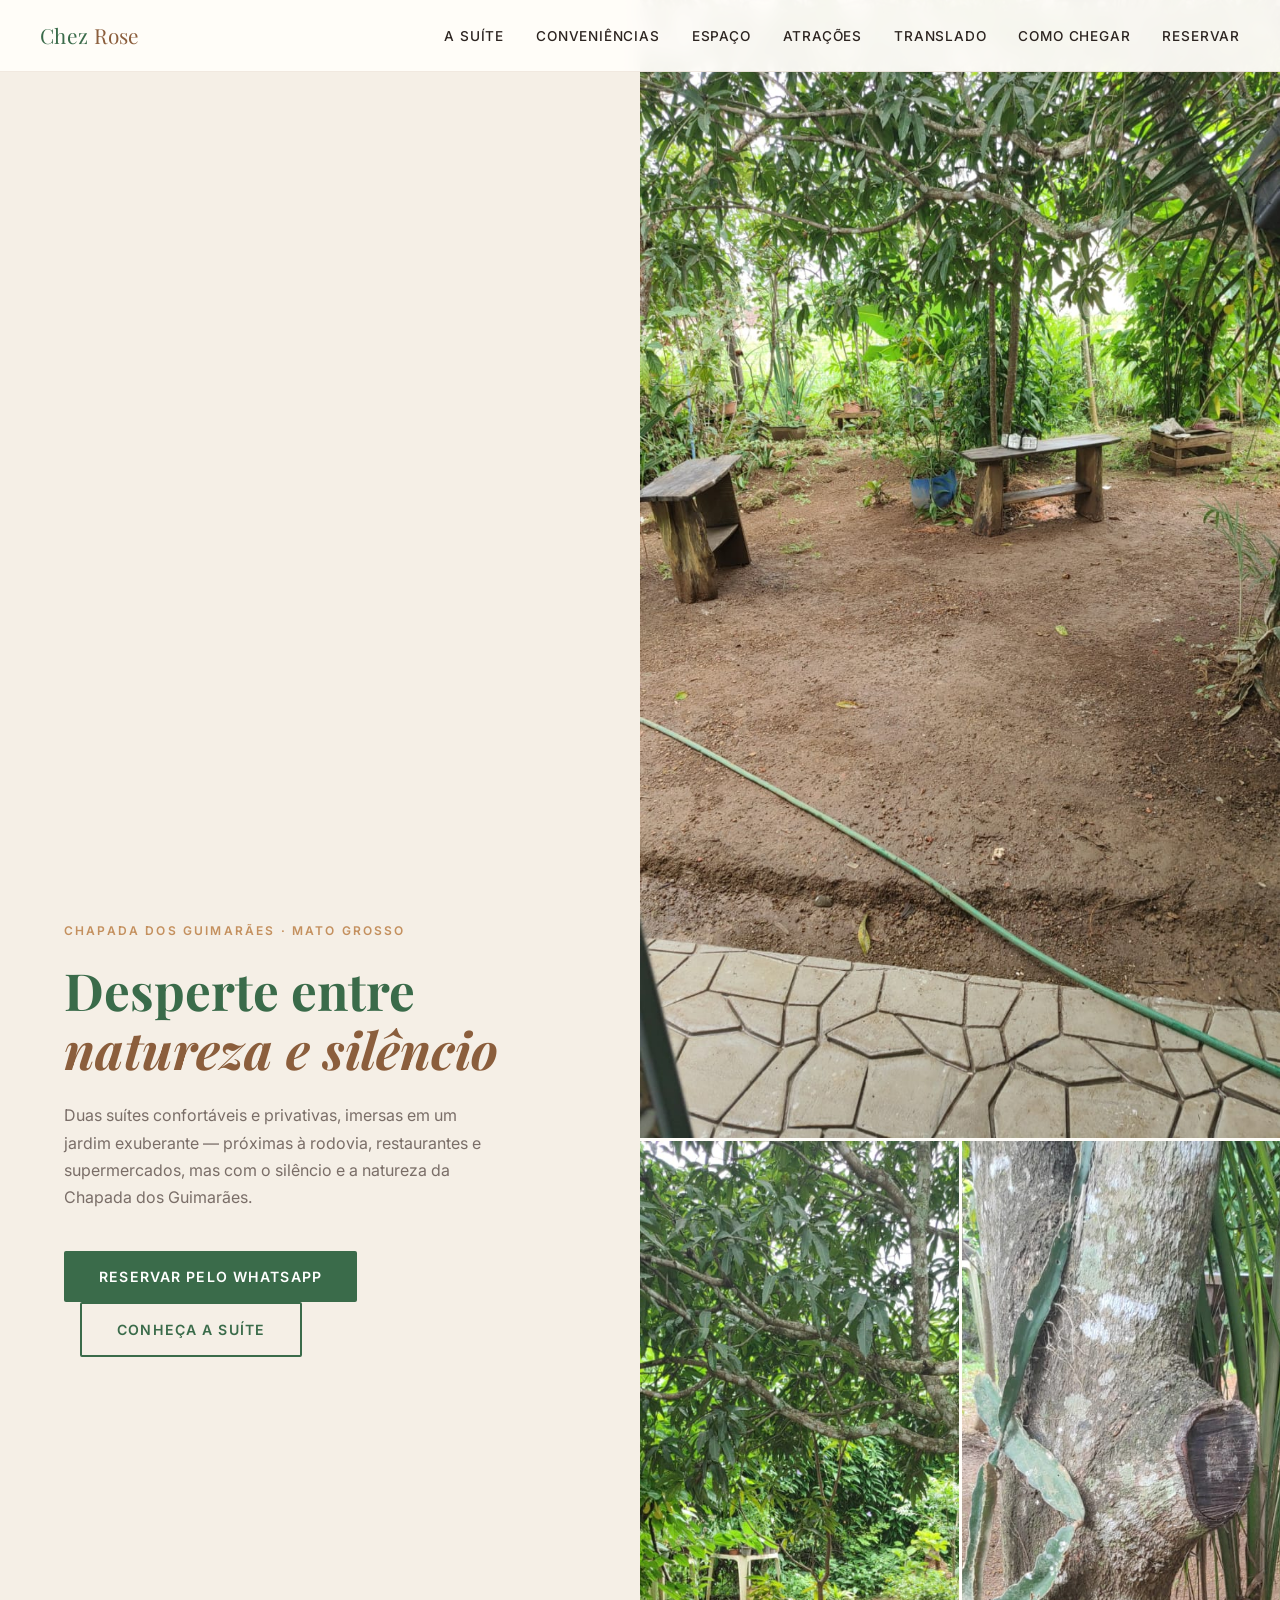
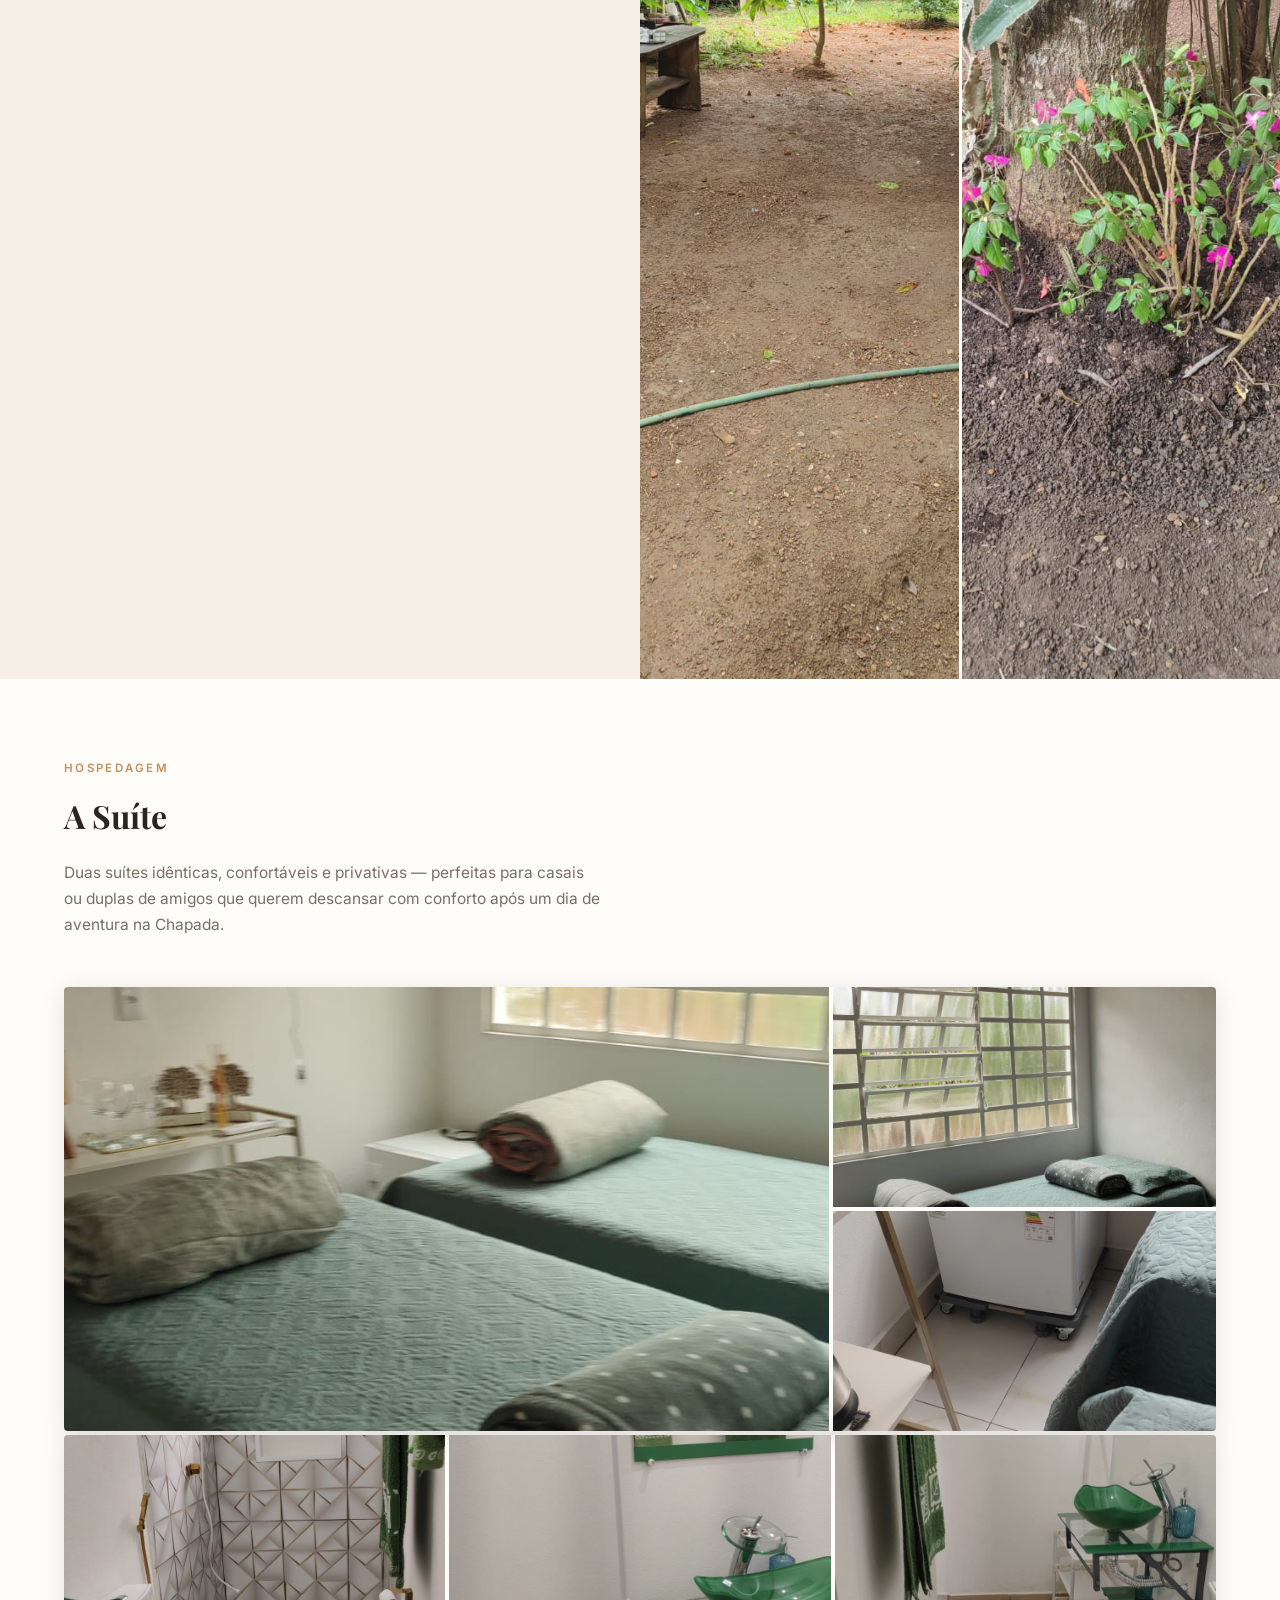
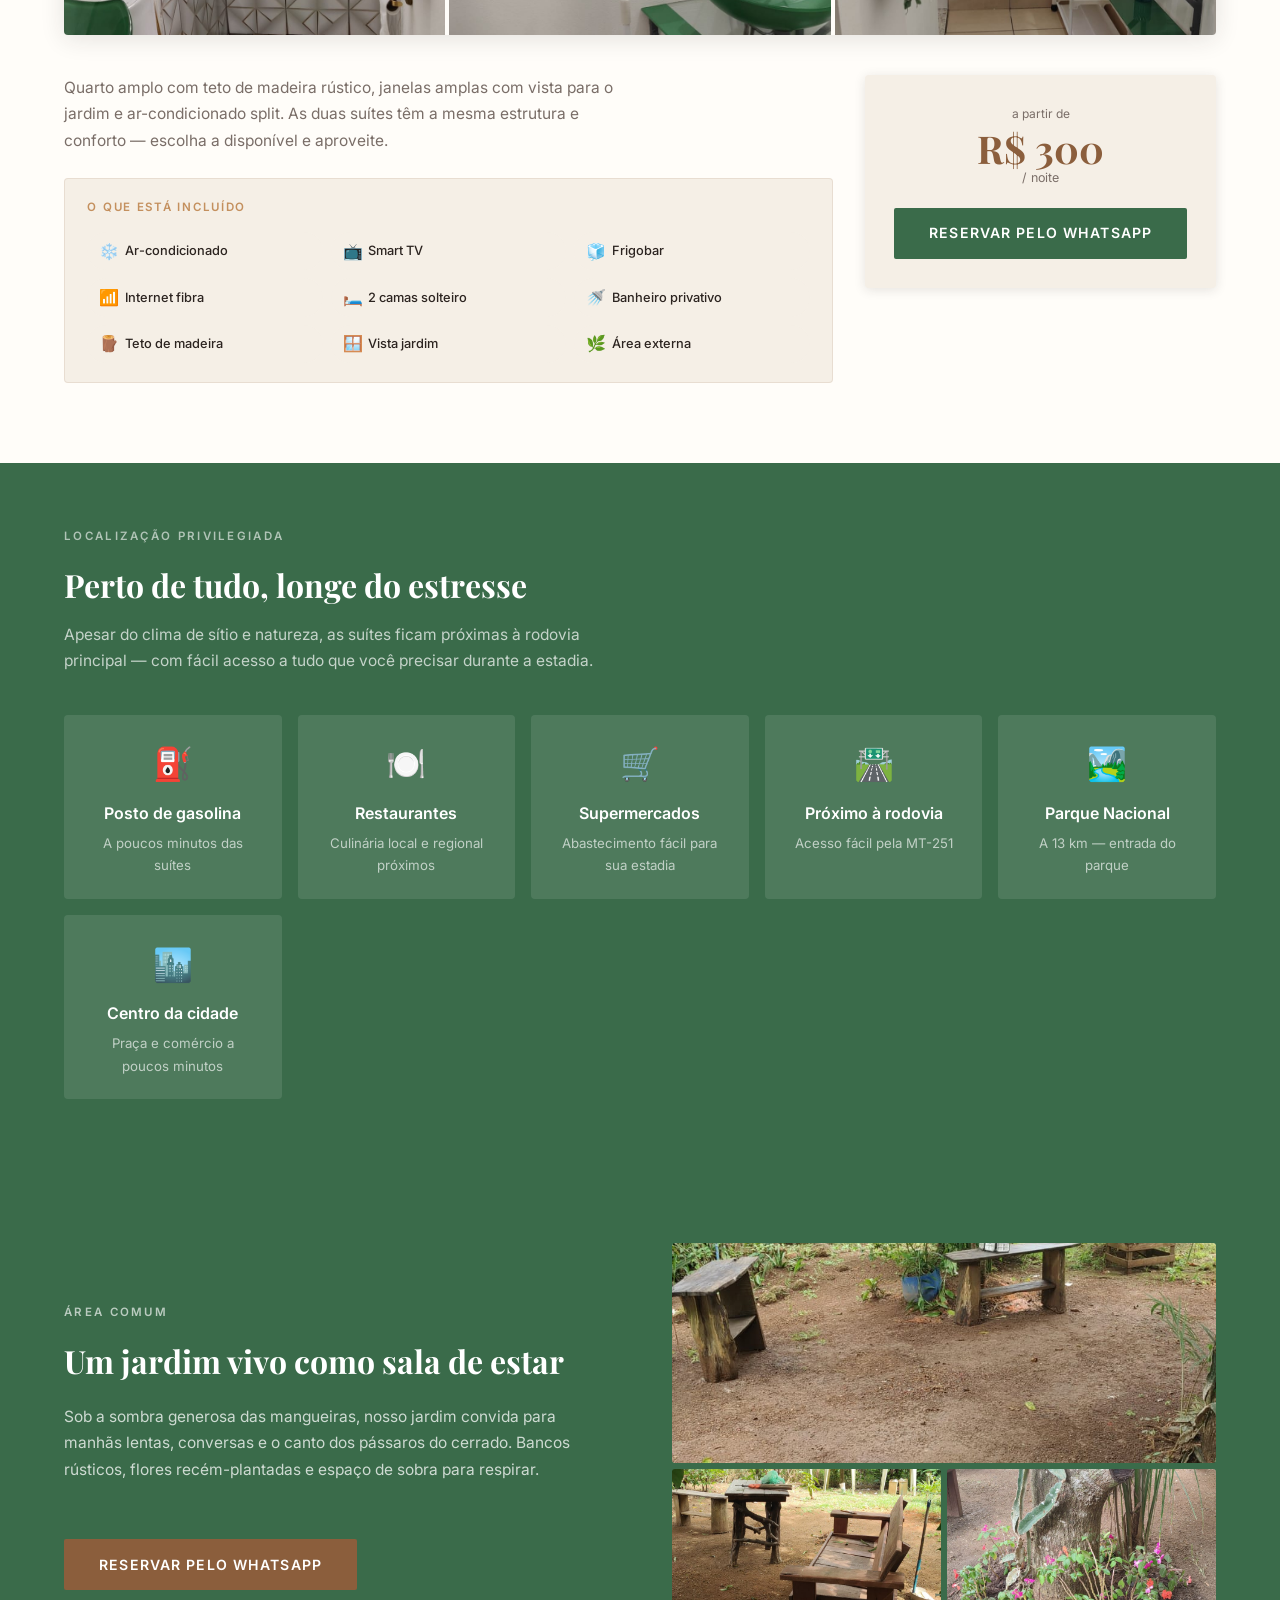
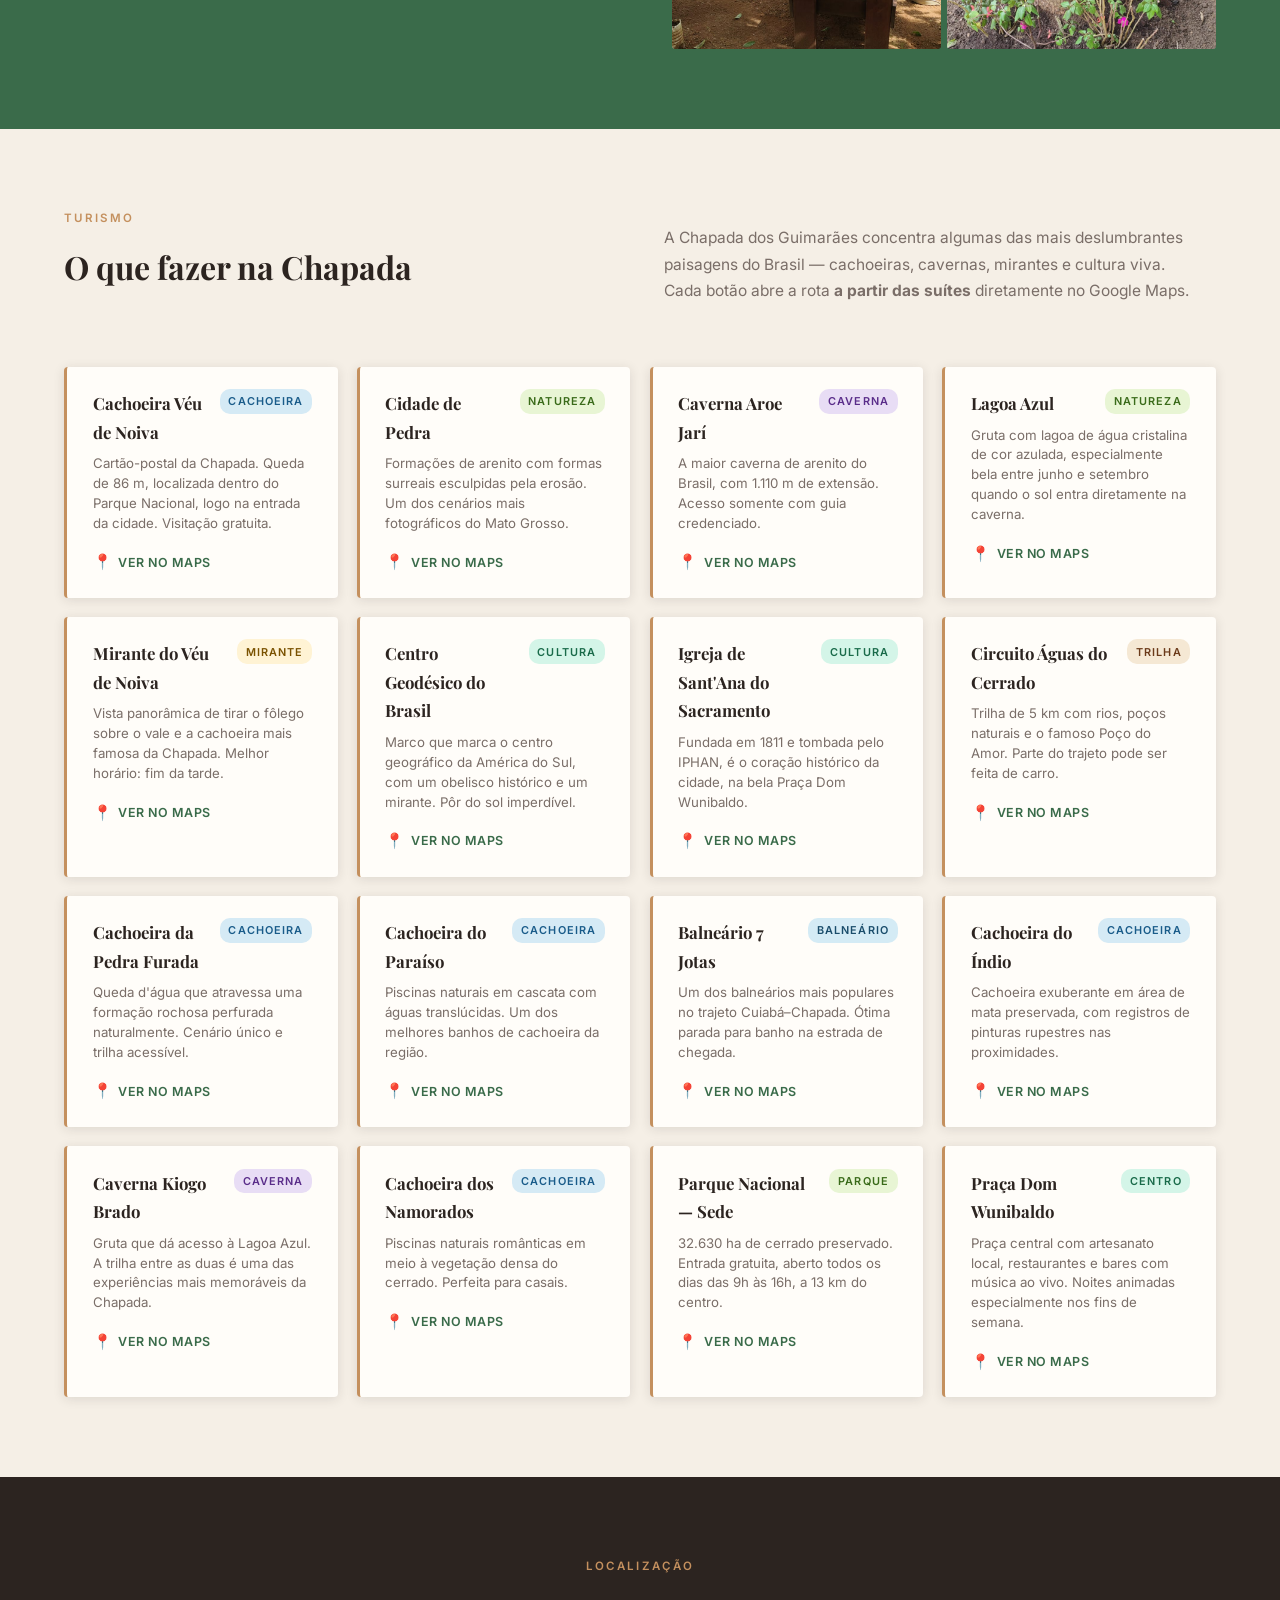
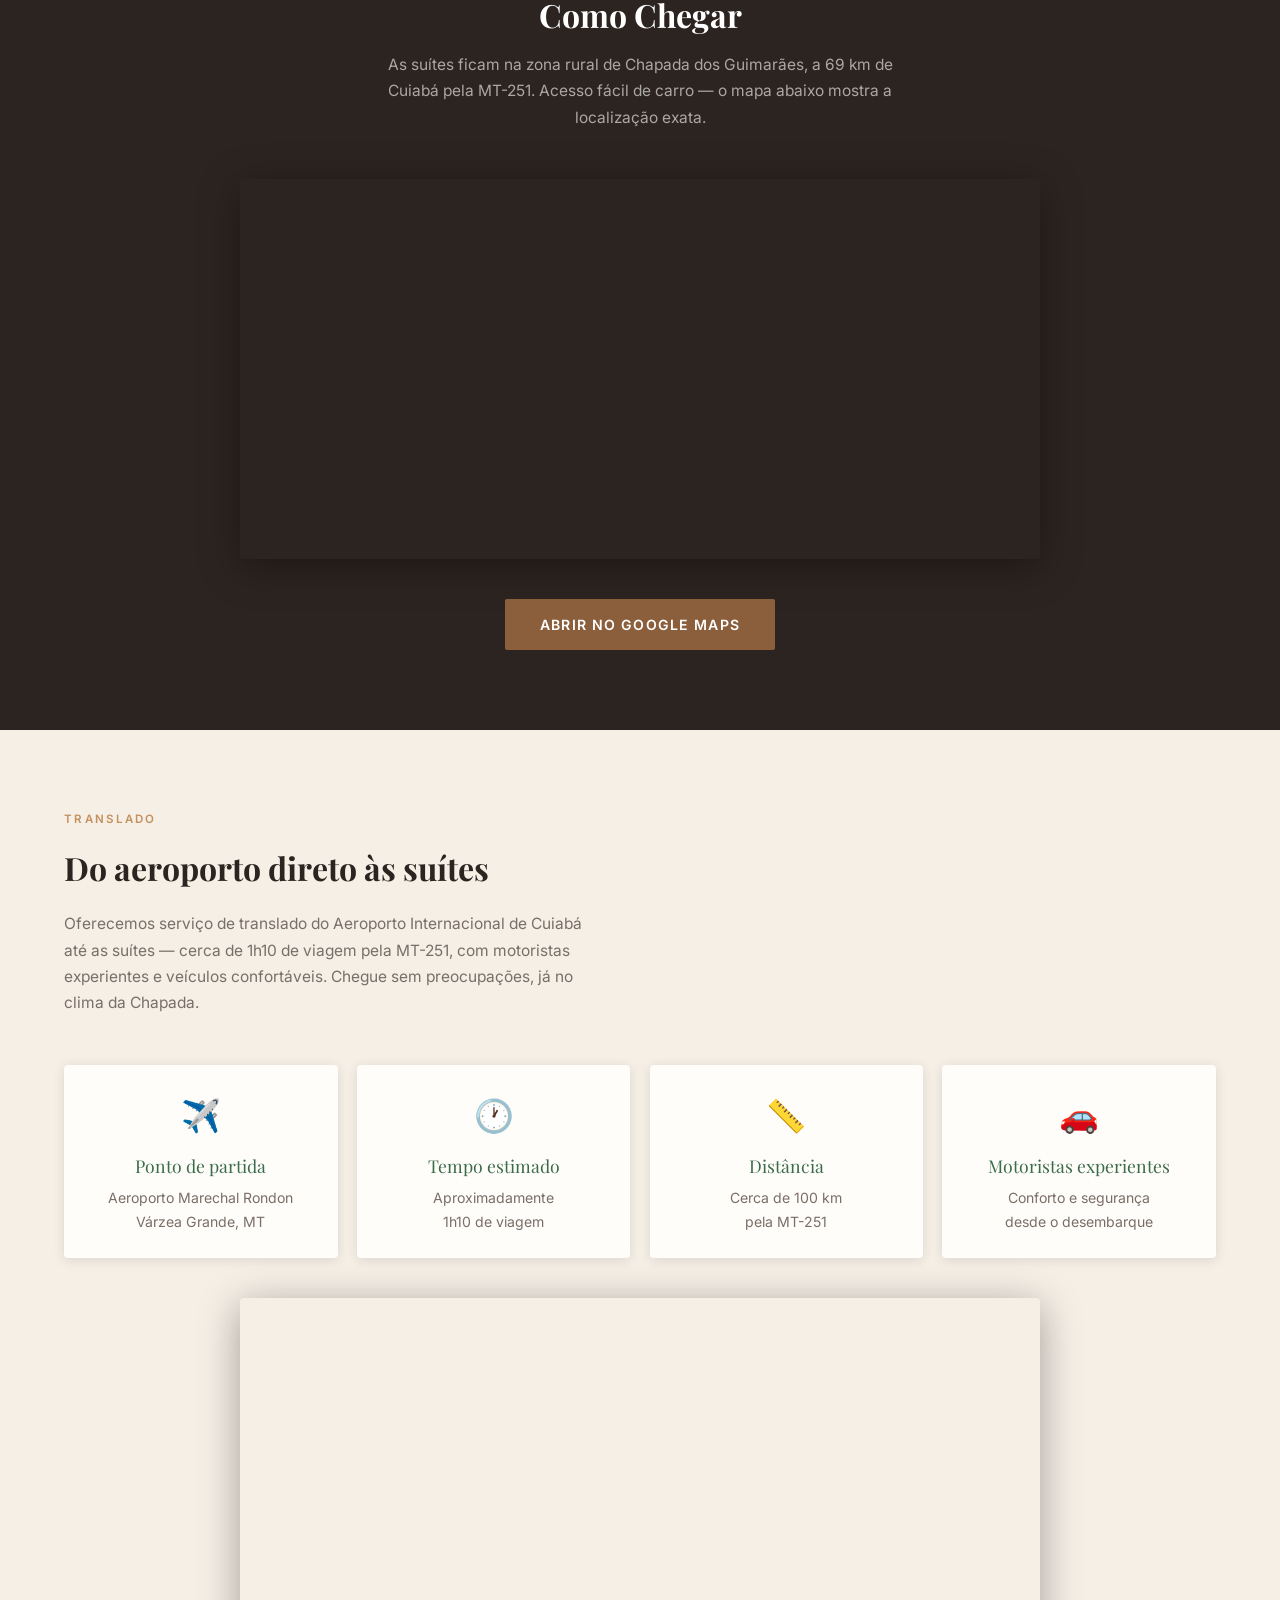
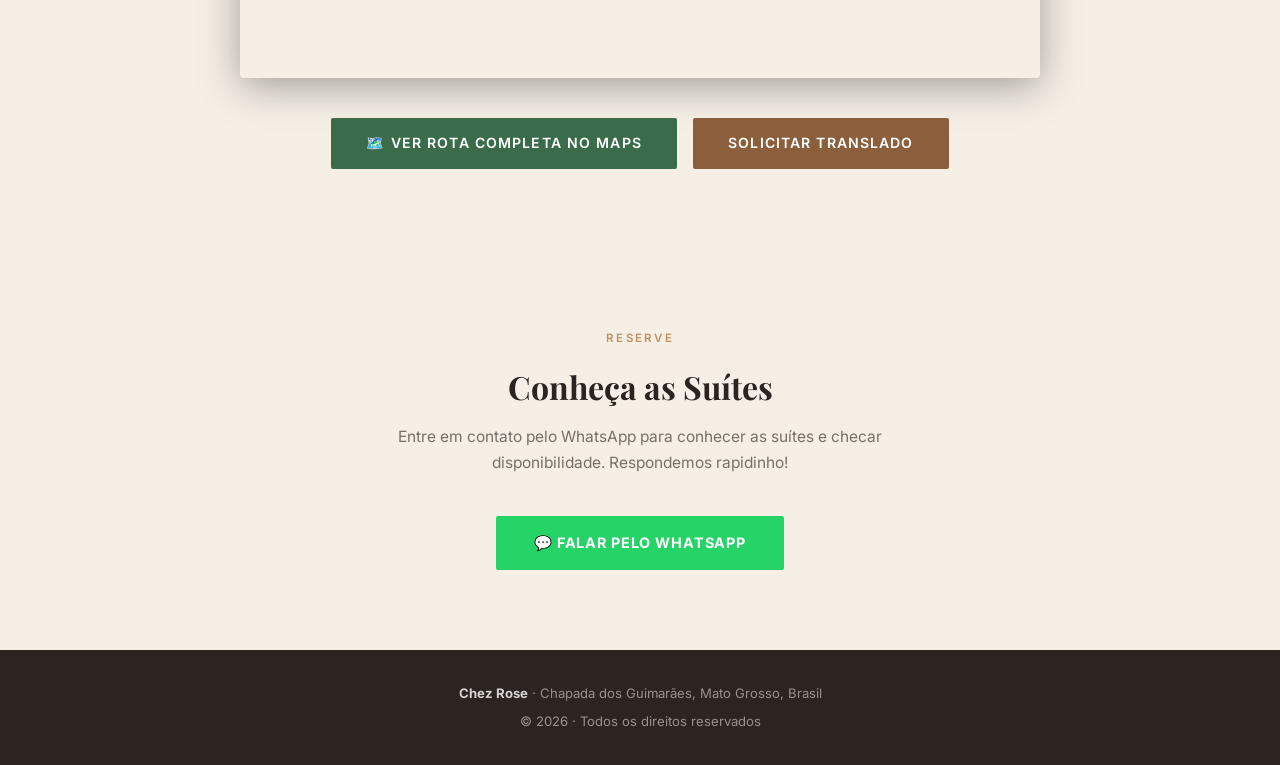
==== index.html @ 7c12f1cb "Add files via upload" ====
<!DOCTYPE html>
<html lang="pt-BR">
<head>
  <meta charset="UTF-8" />
  <meta name="viewport" content="width=device-width, initial-scale=1.0" />
  <title>Chez Rose | Hospedagem na Chapada dos Guimarães</title>
  <link href="https://fonts.googleapis.com/css2?family=Playfair+Display:ital,wght@0,400;0,700;1,400&family=Inter:wght@300;400;500;600&display=swap" rel="stylesheet">
  <style>
    *, *::before, *::after { box-sizing: border-box; margin: 0; padding: 0; }

    :root {
      --terra:  #8B5E3C;
      --terra-light: #C4905E;
      --verde:  #3A6B4A;
      --verde-light: #5C9970;
      --areia:  #F5EFE6;
      --pedra:  #2C2420;
      --branco: #FFFDF9;
      --cinza:  #7A6E68;
      --sombra: rgba(44,36,32,.12);
    }

    html { scroll-behavior: smooth; }

    body {
      font-family: 'Inter', sans-serif;
      background: var(--branco);
      color: var(--pedra);
      line-height: 1.7;
    }

    /* ── NAV ── */
    nav {
      position: fixed; top: 0; left: 0; right: 0; z-index: 100;
      display: flex; justify-content: space-between; align-items: center;
      padding: 1.1rem 2.5rem;
      background: rgba(255,253,249,.95);
      backdrop-filter: blur(8px);
      border-bottom: 1px solid rgba(139,94,60,.12);
    }
    .nav-logo {
      font-family: 'Playfair Display', serif;
      font-size: 1.3rem;
      color: var(--verde);
      letter-spacing: .02em;
    }
    .nav-logo span { color: var(--terra); }
    .nav-links { display: flex; gap: 2rem; list-style: none; }
    .nav-links a {
      text-decoration: none;
      font-size: .85rem;
      font-weight: 500;
      color: var(--pedra);
      letter-spacing: .06em;
      text-transform: uppercase;
      transition: color .2s;
    }
    .nav-links a:hover { color: var(--terra); }

    /* ── HERO ── */
    .hero {
      min-height: 100vh;
      display: grid;
      grid-template-columns: 1fr 1fr;
      padding-top: 64px;
    }
    .hero-text {
      display: flex; flex-direction: column; justify-content: center;
      padding: 4rem 3rem 4rem 5vw;
      background: var(--areia);
    }
    .hero-eyebrow {
      font-size: .75rem;
      font-weight: 600;
      letter-spacing: .18em;
      text-transform: uppercase;
      color: var(--terra-light);
      margin-bottom: 1.2rem;
    }
    .hero-title {
      font-family: 'Playfair Display', serif;
      font-size: clamp(2.4rem, 4vw, 3.6rem);
      line-height: 1.15;
      color: var(--verde);
      margin-bottom: 1.5rem;
    }
    .hero-title em {
      font-style: italic;
      color: var(--terra);
    }
    .hero-desc {
      font-size: 1rem;
      color: var(--cinza);
      max-width: 420px;
      margin-bottom: 2.5rem;
    }
    .btn {
      display: inline-block;
      padding: .85rem 2.2rem;
      background: var(--verde);
      color: #fff;
      text-decoration: none;
      font-size: .88rem;
      font-weight: 600;
      letter-spacing: .08em;
      text-transform: uppercase;
      border-radius: 2px;
      transition: background .2s, transform .15s;
    }
    .btn:hover { background: var(--verde-light); transform: translateY(-2px); }
    .btn-outline {
      background: transparent;
      border: 2px solid var(--verde);
      color: var(--verde);
      margin-left: 1rem;
    }
    .btn-outline:hover { background: var(--verde); color: #fff; }

    .hero-gallery {
      display: grid;
      grid-template-rows: 1fr 1fr;
      grid-template-columns: 1fr 1fr;
      gap: 3px;
      overflow: hidden;
    }
    .hero-gallery img {
      width: 100%; height: 100%;
      object-fit: cover;
      display: block;
      transition: transform .5s ease;
    }
    .hero-gallery img:hover { transform: scale(1.04); }
    .hero-gallery .span2 { grid-column: span 2; }

    /* ── SECTIONS ── */
    section { padding: 5rem 5vw; }
    .section-label {
      font-size: .72rem;
      font-weight: 600;
      letter-spacing: .2em;
      text-transform: uppercase;
      color: var(--terra-light);
      margin-bottom: .7rem;
    }
    .section-title {
      font-family: 'Playfair Display', serif;
      font-size: clamp(1.7rem, 2.5vw, 2.4rem);
      color: var(--pedra);
      margin-bottom: 1rem;
    }
    .section-sub {
      color: var(--cinza);
      max-width: 540px;
      font-size: .97rem;
      margin-bottom: 3rem;
    }

    /* ── SUÍTES ── */
    #suites { background: var(--branco); }
    .suites-grid {
      display: grid;
      grid-template-columns: repeat(auto-fit, minmax(320px, 1fr));
      gap: 2.5rem;
    }
    .suite-card {
      border: 1px solid rgba(139,94,60,.15);
      border-radius: 4px;
      overflow: hidden;
      background: var(--branco);
      box-shadow: 0 4px 24px var(--sombra);
      transition: transform .3s, box-shadow .3s;
    }
    .suite-card:hover {
      transform: translateY(-5px);
      box-shadow: 0 12px 40px rgba(44,36,32,.18);
    }
    .suite-imgs {
      display: grid;
      grid-template-columns: 2fr 1fr;
      height: 240px;
      gap: 3px;
    }
    .suite-imgs img { width: 100%; height: 100%; object-fit: cover; display: block; }
    .suite-body { padding: 1.8rem; }
    .suite-name {
      font-family: 'Playfair Display', serif;
      font-size: 1.4rem;
      color: var(--verde);
      margin-bottom: .5rem;
    }
    .suite-desc { color: var(--cinza); font-size: .93rem; margin-bottom: 1.4rem; }
    .amenities {
      display: flex; flex-wrap: wrap; gap: .5rem;
      margin-bottom: 1.6rem;
    }
    .amenity {
      display: flex; align-items: center; gap: .35rem;
      font-size: .8rem; font-weight: 500;
      background: var(--areia);
      padding: .35rem .75rem;
      border-radius: 20px;
      color: var(--pedra);
    }
    .amenity-icon { font-size: 1rem; }
    .suite-price {
      display: flex; align-items: baseline; gap: .4rem;
      margin-bottom: 1.2rem;
    }
    .price-from { font-size: .78rem; color: var(--cinza); }
    .price-val {
      font-family: 'Playfair Display', serif;
      font-size: 1.8rem;
      color: var(--terra);
      font-weight: 700;
    }
    .price-night { font-size: .78rem; color: var(--cinza); }

    /* ── JARDIM ── */
    #jardim {
      background: var(--verde);
      color: #fff;
      display: grid;
      grid-template-columns: 1fr 1fr;
      gap: 4rem;
      align-items: center;
    }
    #jardim .section-label { color: rgba(255,255,255,.65); }
    #jardim .section-title { color: #fff; }
    #jardim .section-sub { color: rgba(255,255,255,.75); max-width: 100%; }
    .jardim-gallery {
      display: grid;
      grid-template-columns: 1fr 1fr;
      grid-template-rows: auto auto;
      gap: 6px;
    }
    .jardim-gallery img {
      width: 100%; height: 180px;
      object-fit: cover;
      border-radius: 3px;
    }
    .jardim-gallery img:first-child {
      grid-column: span 2;
      height: 220px;
    }

    /* ── ATRAÇÕES ── */
    #atracoes { background: var(--areia); }
    .atracoes-intro {
      display: grid;
      grid-template-columns: 1fr 1fr;
      gap: 3rem;
      margin-bottom: 3.5rem;
      align-items: start;
    }
    .atracoes-list {
      display: grid;
      grid-template-columns: repeat(auto-fill, minmax(270px, 1fr));
      gap: 1.2rem;
    }
    .atracao-card {
      background: var(--branco);
      border-radius: 4px;
      padding: 1.4rem 1.6rem;
      border-left: 3px solid var(--terra-light);
      box-shadow: 0 2px 12px var(--sombra);
      transition: transform .2s, border-color .2s;
    }
    .atracao-card:hover {
      transform: translateX(4px);
      border-left-color: var(--verde);
    }
    .atracao-top {
      display: flex; justify-content: space-between; align-items: flex-start;
      margin-bottom: .5rem;
    }
    .atracao-name {
      font-family: 'Playfair Display', serif;
      font-size: 1.05rem;
      color: var(--pedra);
    }
    .atracao-tag {
      font-size: .68rem;
      font-weight: 600;
      letter-spacing: .1em;
      text-transform: uppercase;
      padding: .2rem .55rem;
      border-radius: 10px;
      white-space: nowrap;
      margin-left: .6rem;
    }
    .tag-cachoeira { background: #D5EAF5; color: #1A5C8A; }
    .tag-caverna   { background: #E8DDF5; color: #5A2D8A; }
    .tag-mirante   { background: #FFF3D4; color: #7A5200; }
    .tag-cultura   { background: #D4F5E8; color: #1A6B4A; }
    .tag-balneario { background: #D4EBF5; color: #1A4D6B; }
    .tag-natureza  { background: #E8F5D4; color: #3A6B1A; }
    .tag-trilha    { background: #F5E8D4; color: #6B3A1A; }

    .atracao-desc {
      font-size: .83rem;
      color: var(--cinza);
      margin-bottom: .9rem;
      line-height: 1.5;
    }
    .atracao-maps {
      display: inline-flex; align-items: center; gap: .4rem;
      font-size: .78rem;
      font-weight: 600;
      color: var(--verde);
      text-decoration: none;
      letter-spacing: .04em;
      text-transform: uppercase;
      transition: color .2s;
    }
    .atracao-maps:hover { color: var(--terra); }
    .maps-icon { font-size: .95rem; }

    /* ── COMO CHEGAR ── */
    #como-chegar {
      background: var(--pedra);
      color: #fff;
      text-align: center;
    }
    #como-chegar .section-label { color: var(--terra-light); }
    #como-chegar .section-title { color: #fff; margin-bottom: .6rem; }
    #como-chegar .section-sub { color: rgba(255,255,255,.6); margin: 0 auto 3rem; }
    .mapa-embed {
      border-radius: 4px;
      overflow: hidden;
      max-width: 800px;
      margin: 0 auto 2.5rem;
      box-shadow: 0 8px 40px rgba(0,0,0,.35);
    }
    .mapa-embed iframe {
      width: 100%; height: 380px;
      border: none; display: block;
    }

    /* ── CONTATO / RESERVA ── */
    #reservar {
      background: var(--areia);
      text-align: center;
    }
    #reservar .section-title { margin-bottom: .6rem; }
    #reservar .section-sub { margin: 0 auto 2.5rem; }
    .reservar-btns { display: flex; justify-content: center; flex-wrap: wrap; gap: 1rem; }
    .btn-whatsapp {
      background: #25D366;
      color: #fff;
      padding: .9rem 2.4rem;
      text-decoration: none;
      font-size: .9rem;
      font-weight: 700;
      letter-spacing: .06em;
      text-transform: uppercase;
      border-radius: 2px;
      display: inline-flex;
      align-items: center;
      gap: .6rem;
      transition: background .2s, transform .15s;
    }
    .btn-whatsapp:hover { background: #1ebe5d; transform: translateY(-2px); }

    /* ── FOOTER ── */
    footer {
      background: var(--pedra);
      color: rgba(255,255,255,.5);
      text-align: center;
      padding: 2rem;
      font-size: .82rem;
    }
    footer strong { color: rgba(255,255,255,.8); }

    
    @media (max-width: 900px) {
      .hero { grid-template-columns: 1fr; }
      .hero-gallery { height: 50vw; grid-template-rows: 1fr; grid-template-columns: 1fr 1fr 1fr; }
      .hero-gallery .span2 { grid-column: span 1; }
      .hero-text { padding: 3rem 6vw; }
      #jardim { grid-template-columns: 1fr; }
      .atracoes-intro { grid-template-columns: 1fr; }
      nav { padding: 1rem 1.5rem; }
      .nav-links { display: none; }
    }
    @media (max-width: 600px) {
      section { padding: 3.5rem 5vw; }
      .suite-imgs { height: 180px; }
      .hero-gallery { height: 55vw; }
    }
  </style>
</head>
<body>

<!-- NAV -->
<nav>
  <div class="nav-logo">Chez <span>Rose</span></div>
  <ul class="nav-links">
    <li><a href="#suites">A Suíte</a></li>
    <li><a href="#conveniencias">Conveniências</a></li>
    <li><a href="#jardim">Espaço</a></li>
    <li><a href="#atracoes">Atrações</a></li>
    <li><a href="#translado">Translado</a></li>
    <li><a href="#como-chegar">Como Chegar</a></li>
    <li><a href="#reservar">Reservar</a></li>
  </ul>
</nav>

<!-- HERO -->
<section class="hero" style="padding:0">
  <div class="hero-text">
    <p class="hero-eyebrow">Chapada dos Guimarães · Mato Grosso</p>
    <h1 class="hero-title">
      Desperte entre<br>
      <em>natureza e silêncio</em>
    </h1>
    <p class="hero-desc">
      Duas suítes confortáveis e privativas, imersas em um jardim exuberante — próximas à rodovia, restaurantes e supermercados, mas com o silêncio e a natureza da Chapada dos Guimarães.
    </p>
    <div>
      <a href="#reservar" class="btn">Reservar pelo WhatsApp</a>
      <a href="#suites" class="btn btn-outline">Conheça a Suíte</a>
    </div>
  </div>
  <div class="hero-gallery">
    <img src="[data-uri]" alt="Jardim sombreado com bancos de madeira" class="span2">
    <img src="IMG-20260313-WA0007.jpg" alt="Vista do jardim sob as mangueiras">
    <img src="IMG-20260517-WA0008.jpg" alt="Flores ao pé da árvore">
  </div>
</section>

<!-- SUÍTES -->
<section id="suites">
  <p class="section-label">Hospedagem</p>
  <h2 class="section-title">A Suíte</h2>
  <p class="section-sub">Duas suítes idênticas, confortáveis e privativas — perfeitas para casais ou duplas de amigos que querem descansar com conforto após um dia de aventura na Chapada.</p>

  <!-- Galeria principal -->
  <div style="display:grid;grid-template-columns:2fr 1fr;grid-template-rows:220px 220px;gap:4px;border-radius:4px;overflow:hidden;margin-bottom:4px;box-shadow:0 4px 24px var(--sombra);">
    <img src="IMG-20260610-WA0028.jpg" alt="Quarto com TV e camas" style="width:100%;height:100%;object-fit:cover;grid-row:span 2;display:block;">
    <img src="IMG-20260610-WA0027.jpg" alt="Camas com roupa de cama verde" style="width:100%;height:100%;object-fit:cover;display:block;">
    <img src="IMG-20260610-WA0025.jpg" alt="Frigobar Midea na suíte" style="width:100%;height:100%;object-fit:cover;display:block;">
  </div>
  <!-- Galeria banheiro -->
  <div style="display:grid;grid-template-columns:1fr 1fr 1fr;gap:4px;border-radius:4px;overflow:hidden;margin-bottom:2.5rem;box-shadow:0 4px 24px var(--sombra);">
    <img src="[data-uri]" alt="Banheiro com azulejos geométricos e chuveiro" style="width:100%;height:200px;object-fit:cover;display:block;">
    <img src="[data-uri]" alt="Cuba de vidro verde e espelho" style="width:100%;height:200px;object-fit:cover;display:block;">
    <img src="[data-uri]" alt="Visão geral do banheiro" style="width:100%;height:200px;object-fit:cover;display:block;">
  </div>

  <!-- Detalhes + preço -->
  <div style="display:flex;flex-wrap:wrap;gap:2rem;align-items:start;">
    <div style="flex:1;min-width:260px;">
      <p style="color:var(--cinza);font-size:.97rem;margin-bottom:1.5rem;max-width:560px;">
        Quarto amplo com teto de madeira rústico, janelas amplas com vista para o jardim e ar-condicionado split. As duas suítes têm a mesma estrutura e conforto — escolha a disponível e aproveite.
      </p>
      <div style="background:var(--areia);border-radius:4px;padding:1.2rem 1.4rem;border:1px solid rgba(139,94,60,.12);">
        <p style="font-size:.72rem;font-weight:600;letter-spacing:.15em;text-transform:uppercase;color:var(--terra-light);margin-bottom:.9rem;">O que está incluído</p>
        <div style="display:grid;grid-template-columns:repeat(3,1fr);gap:.5rem;">
          <span class="amenity"><span class="amenity-icon">❄️</span> Ar-condicionado</span>
          <span class="amenity"><span class="amenity-icon">📺</span> Smart TV</span>
          <span class="amenity"><span class="amenity-icon">🧊</span> Frigobar</span>
          <span class="amenity"><span class="amenity-icon">📶</span> Internet fibra</span>
          <span class="amenity"><span class="amenity-icon">🛏️</span> 2 camas solteiro</span>
          <span class="amenity"><span class="amenity-icon">🚿</span> Banheiro privativo</span>
          <span class="amenity"><span class="amenity-icon">🪵</span> Teto de madeira</span>
          <span class="amenity"><span class="amenity-icon">🪟</span> Vista jardim</span>
          <span class="amenity"><span class="amenity-icon">🌿</span> Área externa</span>
        </div>
      </div>

    </div>
    <div style="background:var(--areia);border-radius:4px;padding:1.8rem;text-align:center;min-width:200px;box-shadow:0 2px 12px var(--sombra);align-self:flex-start;">
      <p style="font-size:.75rem;color:var(--cinza);margin-bottom:.3rem;">a partir de</p>
      <p style="font-family:'Playfair Display',serif;font-size:2.4rem;color:var(--terra);font-weight:700;line-height:1;">R$ 300</p>
      <p style="font-size:.78rem;color:var(--cinza);margin-bottom:1.2rem;">/ noite</p>
      <a href="#reservar" class="btn" style="width:100%;display:block;text-align:center;box-sizing:border-box;">Reservar pelo WhatsApp</a>
    </div>
  </div>
</section>

<!-- CONVENIÊNCIAS -->
<section id="conveniencias" style="background:var(--verde);color:#fff;padding:4rem 5vw;">
  <p class="section-label" style="color:rgba(255,255,255,.6);">Localização privilegiada</p>
  <h2 class="section-title" style="color:#fff;margin-bottom:.6rem;">Perto de tudo, longe do estresse</h2>
  <p style="color:rgba(255,255,255,.7);font-size:.97rem;max-width:560px;margin-bottom:2.5rem;">
    Apesar do clima de sítio e natureza, as suítes ficam próximas à rodovia principal — com fácil acesso a tudo que você precisar durante a estadia.
  </p>
  <div style="display:grid;grid-template-columns:repeat(auto-fit,minmax(180px,1fr));gap:1rem;">
    <div style="background:rgba(255,255,255,.1);border-radius:4px;padding:1.4rem;text-align:center;">
      <div style="font-size:2rem;margin-bottom:.5rem;">⛽</div>
      <div style="font-weight:600;margin-bottom:.3rem;">Posto de gasolina</div>
      <div style="font-size:.83rem;color:rgba(255,255,255,.65);">A poucos minutos das suítes</div>
    </div>
    <div style="background:rgba(255,255,255,.1);border-radius:4px;padding:1.4rem;text-align:center;">
      <div style="font-size:2rem;margin-bottom:.5rem;">🍽️</div>
      <div style="font-weight:600;margin-bottom:.3rem;">Restaurantes</div>
      <div style="font-size:.83rem;color:rgba(255,255,255,.65);">Culinária local e regional próximos</div>
    </div>
    <div style="background:rgba(255,255,255,.1);border-radius:4px;padding:1.4rem;text-align:center;">
      <div style="font-size:2rem;margin-bottom:.5rem;">🛒</div>
      <div style="font-weight:600;margin-bottom:.3rem;">Supermercados</div>
      <div style="font-size:.83rem;color:rgba(255,255,255,.65);">Abastecimento fácil para sua estadia</div>
    </div>
    <div style="background:rgba(255,255,255,.1);border-radius:4px;padding:1.4rem;text-align:center;">
      <div style="font-size:2rem;margin-bottom:.5rem;">🛣️</div>
      <div style="font-weight:600;margin-bottom:.3rem;">Próximo à rodovia</div>
      <div style="font-size:.83rem;color:rgba(255,255,255,.65);">Acesso fácil pela MT-251</div>
    </div>
    <div style="background:rgba(255,255,255,.1);border-radius:4px;padding:1.4rem;text-align:center;">
      <div style="font-size:2rem;margin-bottom:.5rem;">🏞️</div>
      <div style="font-weight:600;margin-bottom:.3rem;">Parque Nacional</div>
      <div style="font-size:.83rem;color:rgba(255,255,255,.65);">A 13 km — entrada do parque</div>
    </div>
    <div style="background:rgba(255,255,255,.1);border-radius:4px;padding:1.4rem;text-align:center;">
      <div style="font-size:2rem;margin-bottom:.5rem;">🏙️</div>
      <div style="font-weight:600;margin-bottom:.3rem;">Centro da cidade</div>
      <div style="font-size:.83rem;color:rgba(255,255,255,.65);">Praça e comércio a poucos minutos</div>
    </div>
  </div>
</section>

<!-- JARDIM -->
<section id="jardim">
  <div>
    <p class="section-label">Área Comum</p>
    <h2 class="section-title">Um jardim vivo como sala de estar</h2>
    <p class="section-sub">
      Sob a sombra generosa das mangueiras, nosso jardim convida para manhãs lentas, conversas e o canto dos pássaros do cerrado. Bancos rústicos, flores recém-plantadas e espaço de sobra para respirar.
    </p>
    <a href="#reservar" class="btn" style="background:var(--terra);margin-top:.5rem">Reservar pelo WhatsApp</a>
  </div>
  <div class="jardim-gallery">
    <img src="[data-uri]" alt="Vista geral do jardim">
    <img src="IMG-20260516-WA0012.jpg" alt="Banco de madeira no jardim">
    <img src="IMG-20260517-WA0008.jpg" alt="Flores impatiens ao pé da mangueira">
  </div>
</section>

<!-- ATRAÇÕES -->
<section id="atracoes">
  <div class="atracoes-intro">
    <div>
      <p class="section-label">Turismo</p>
      <h2 class="section-title">O que fazer na Chapada</h2>
    </div>
    <p class="section-sub" style="margin:0;padding-top:1rem;">
      A Chapada dos Guimarães concentra algumas das mais deslumbrantes paisagens do Brasil — cachoeiras, cavernas, mirantes e cultura viva. Cada botão abre a rota <strong>a partir das suítes</strong> diretamente no Google Maps.
    </p>
  </div>

  <div class="atracoes-list">

    <div class="atracao-card">
      <div class="atracao-top">
        <h3 class="atracao-name">Cachoeira Véu de Noiva</h3>
        <span class="atracao-tag tag-cachoeira">Cachoeira</span>
      </div>
      <p class="atracao-desc">Cartão-postal da Chapada. Queda de 86 m, localizada dentro do Parque Nacional, logo na entrada da cidade. Visitação gratuita.</p>
      <a class="atracao-maps" href="https://www.google.com/maps/dir/-15.470382,-55.749426/Cachoeira+V%C3%A9u+de+Noiva,+Chapada+dos+Guimar%C3%A3es,+MT" target="_blank" rel="noopener">
        <span class="maps-icon">📍</span> Ver no Maps
      </a>
    </div>

    <div class="atracao-card">
      <div class="atracao-top">
        <h3 class="atracao-name">Cidade de Pedra</h3>
        <span class="atracao-tag tag-natureza">Natureza</span>
      </div>
      <p class="atracao-desc">Formações de arenito com formas surreais esculpidas pela erosão. Um dos cenários mais fotográficos do Mato Grosso.</p>
      <a class="atracao-maps" href="https://www.google.com/maps/dir/-15.470382,-55.749426/Cidade+de+Pedra,+Chapada+dos+Guimar%C3%A3es,+MT" target="_blank" rel="noopener">
        <span class="maps-icon">📍</span> Ver no Maps
      </a>
    </div>

    <div class="atracao-card">
      <div class="atracao-top">
        <h3 class="atracao-name">Caverna Aroe Jarí</h3>
        <span class="atracao-tag tag-caverna">Caverna</span>
      </div>
      <p class="atracao-desc">A maior caverna de arenito do Brasil, com 1.110 m de extensão. Acesso somente com guia credenciado.</p>
      <a class="atracao-maps" href="https://www.google.com/maps/dir/-15.470382,-55.749426/Caverna+Aroe+Jar%C3%AD,+Chapada+dos+Guimar%C3%A3es,+MT" target="_blank" rel="noopener">
        <span class="maps-icon">📍</span> Ver no Maps
      </a>
    </div>

    <div class="atracao-card">
      <div class="atracao-top">
        <h3 class="atracao-name">Lagoa Azul</h3>
        <span class="atracao-tag tag-natureza">Natureza</span>
      </div>
      <p class="atracao-desc">Gruta com lagoa de água cristalina de cor azulada, especialmente bela entre junho e setembro quando o sol entra diretamente na caverna.</p>
      <a class="atracao-maps" href="https://www.google.com/maps/dir/-15.470382,-55.749426/Lagoa+Azul,+Chapada+dos+Guimar%C3%A3es,+MT" target="_blank" rel="noopener">
        <span class="maps-icon">📍</span> Ver no Maps
      </a>
    </div>

    <div class="atracao-card">
      <div class="atracao-top">
        <h3 class="atracao-name">Mirante do Véu de Noiva</h3>
        <span class="atracao-tag tag-mirante">Mirante</span>
      </div>
      <p class="atracao-desc">Vista panorâmica de tirar o fôlego sobre o vale e a cachoeira mais famosa da Chapada. Melhor horário: fim da tarde.</p>
      <a class="atracao-maps" href="https://www.google.com/maps/dir/-15.470382,-55.749426/Mirante+V%C3%A9u+de+Noiva,+Chapada+dos+Guimar%C3%A3es,+MT" target="_blank" rel="noopener">
        <span class="maps-icon">📍</span> Ver no Maps
      </a>
    </div>

    <div class="atracao-card">
      <div class="atracao-top">
        <h3 class="atracao-name">Centro Geodésico do Brasil</h3>
        <span class="atracao-tag tag-cultura">Cultura</span>
      </div>
      <p class="atracao-desc">Marco que marca o centro geográfico da América do Sul, com um obelisco histórico e um mirante. Pôr do sol imperdível.</p>
      <a class="atracao-maps" href="https://www.google.com/maps/dir/-15.470382,-55.749426/Centro+Geod%C3%A9sico+do+Brasil,+Chapada+dos+Guimar%C3%A3es,+MT" target="_blank" rel="noopener">
        <span class="maps-icon">📍</span> Ver no Maps
      </a>
    </div>

    <div class="atracao-card">
      <div class="atracao-top">
        <h3 class="atracao-name">Igreja de Sant'Ana do Sacramento</h3>
        <span class="atracao-tag tag-cultura">Cultura</span>
      </div>
      <p class="atracao-desc">Fundada em 1811 e tombada pelo IPHAN, é o coração histórico da cidade, na bela Praça Dom Wunibaldo.</p>
      <a class="atracao-maps" href="https://www.google.com/maps/dir/-15.470382,-55.749426/Igreja+Sant%27Ana+do+Sacramento,+Chapada+dos+Guimar%C3%A3es,+MT" target="_blank" rel="noopener">
        <span class="maps-icon">📍</span> Ver no Maps
      </a>
    </div>

    <div class="atracao-card">
      <div class="atracao-top">
        <h3 class="atracao-name">Circuito Águas do Cerrado</h3>
        <span class="atracao-tag tag-trilha">Trilha</span>
      </div>
      <p class="atracao-desc">Trilha de 5 km com rios, poços naturais e o famoso Poço do Amor. Parte do trajeto pode ser feita de carro.</p>
      <a class="atracao-maps" href="https://www.google.com/maps/dir/-15.470382,-55.749426/Circuito+%C3%81guas+do+Cerrado,+Chapada+dos+Guimar%C3%A3es,+MT" target="_blank" rel="noopener">
        <span class="maps-icon">📍</span> Ver no Maps
      </a>
    </div>

    <div class="atracao-card">
      <div class="atracao-top">
        <h3 class="atracao-name">Cachoeira da Pedra Furada</h3>
        <span class="atracao-tag tag-cachoeira">Cachoeira</span>
      </div>
      <p class="atracao-desc">Queda d'água que atravessa uma formação rochosa perfurada naturalmente. Cenário único e trilha acessível.</p>
      <a class="atracao-maps" href="https://www.google.com/maps/dir/-15.470382,-55.749426/Cachoeira+da+Pedra+Furada,+Chapada+dos+Guimar%C3%A3es,+MT" target="_blank" rel="noopener">
        <span class="maps-icon">📍</span> Ver no Maps
      </a>
    </div>

    <div class="atracao-card">
      <div class="atracao-top">
        <h3 class="atracao-name">Cachoeira do Paraíso</h3>
        <span class="atracao-tag tag-cachoeira">Cachoeira</span>
      </div>
      <p class="atracao-desc">Piscinas naturais em cascata com águas translúcidas. Um dos melhores banhos de cachoeira da região.</p>
      <a class="atracao-maps" href="https://www.google.com/maps/dir/-15.470382,-55.749426/Cachoeira+do+Para%C3%ADso,+Chapada+dos+Guimar%C3%A3es,+MT" target="_blank" rel="noopener">
        <span class="maps-icon">📍</span> Ver no Maps
      </a>
    </div>

    <div class="atracao-card">
      <div class="atracao-top">
        <h3 class="atracao-name">Balneário 7 Jotas</h3>
        <span class="atracao-tag tag-balneario">Balneário</span>
      </div>
      <p class="atracao-desc">Um dos balneários mais populares no trajeto Cuiabá–Chapada. Ótima parada para banho na estrada de chegada.</p>
      <a class="atracao-maps" href="https://www.google.com/maps/dir/-15.470382,-55.749426/Balne%C3%A1rio+7+Jotas,+Chapada+dos+Guimar%C3%A3es,+MT" target="_blank" rel="noopener">
        <span class="maps-icon">📍</span> Ver no Maps
      </a>
    </div>

    <div class="atracao-card">
      <div class="atracao-top">
        <h3 class="atracao-name">Cachoeira do Índio</h3>
        <span class="atracao-tag tag-cachoeira">Cachoeira</span>
      </div>
      <p class="atracao-desc">Cachoeira exuberante em área de mata preservada, com registros de pinturas rupestres nas proximidades.</p>
      <a class="atracao-maps" href="https://www.google.com/maps/dir/-15.470382,-55.749426/Cachoeira+do+%C3%8Dndio,+Chapada+dos+Guimar%C3%A3es,+MT" target="_blank" rel="noopener">
        <span class="maps-icon">📍</span> Ver no Maps
      </a>
    </div>

    <div class="atracao-card">
      <div class="atracao-top">
        <h3 class="atracao-name">Caverna Kiogo Brado</h3>
        <span class="atracao-tag tag-caverna">Caverna</span>
      </div>
      <p class="atracao-desc">Gruta que dá acesso à Lagoa Azul. A trilha entre as duas é uma das experiências mais memoráveis da Chapada.</p>
      <a class="atracao-maps" href="https://www.google.com/maps/dir/-15.470382,-55.749426/Caverna+Kiogo+Brado,+Chapada+dos+Guimar%C3%A3es,+MT" target="_blank" rel="noopener">
        <span class="maps-icon">📍</span> Ver no Maps
      </a>
    </div>

    <div class="atracao-card">
      <div class="atracao-top">
        <h3 class="atracao-name">Cachoeira dos Namorados</h3>
        <span class="atracao-tag tag-cachoeira">Cachoeira</span>
      </div>
      <p class="atracao-desc">Piscinas naturais românticas em meio à vegetação densa do cerrado. Perfeita para casais.</p>
      <a class="atracao-maps" href="https://www.google.com/maps/dir/-15.470382,-55.749426/Cachoeira+dos+Namorados,+Chapada+dos+Guimar%C3%A3es,+MT" target="_blank" rel="noopener">
        <span class="maps-icon">📍</span> Ver no Maps
      </a>
    </div>

    <div class="atracao-card">
      <div class="atracao-top">
        <h3 class="atracao-name">Parque Nacional — Sede</h3>
        <span class="atracao-tag tag-natureza">Parque</span>
      </div>
      <p class="atracao-desc">32.630 ha de cerrado preservado. Entrada gratuita, aberto todos os dias das 9h às 16h, a 13 km do centro.</p>
      <a class="atracao-maps" href="https://www.google.com/maps/dir/-15.470382,-55.749426/Parque+Nacional+Chapada+dos+Guimar%C3%A3es,+MT" target="_blank" rel="noopener">
        <span class="maps-icon">📍</span> Ver no Maps
      </a>
    </div>

    <div class="atracao-card">
      <div class="atracao-top">
        <h3 class="atracao-name">Praça Dom Wunibaldo</h3>
        <span class="atracao-tag tag-cultura">Centro</span>
      </div>
      <p class="atracao-desc">Praça central com artesanato local, restaurantes e bares com música ao vivo. Noites animadas especialmente nos fins de semana.</p>
      <a class="atracao-maps" href="https://www.google.com/maps/dir/-15.470382,-55.749426/Pra%C3%A7a+Dom+Wunibaldo,+Chapada+dos+Guimar%C3%A3es,+MT" target="_blank" rel="noopener">
        <span class="maps-icon">📍</span> Ver no Maps
      </a>
    </div>

  </div>
</section>

<!-- COMO CHEGAR -->
<section id="como-chegar">
  <p class="section-label">Localização</p>
  <h2 class="section-title">Como Chegar</h2>
  <p class="section-sub">As suítes ficam na zona rural de Chapada dos Guimarães, a 69 km de Cuiabá pela MT-251. Acesso fácil de carro — o mapa abaixo mostra a localização exata.</p>
  <div class="mapa-embed">
    <iframe
      src="https://www.google.com/maps/embed?pb=!1m18!1m12!1m3!1d3843.5!2d-55.749426!3d-15.470382!2m3!1f0!2f0!3f0!3m2!1i1024!2i768!4f13.1!3m3!1m2!1s0x0%3A0x0!2zLTE1LjQ3MDM4MiwtNTUuNzQ5NDI2!5e0!3m2!1spt-BR!2sbr!4v1700000000000"
      allowfullscreen=""
      loading="lazy"
      referrerpolicy="no-referrer-when-downgrade">
    </iframe>
  </div>
  <a href="https://www.google.com/maps/search/?api=1&query=-15.470382,-55.749426" target="_blank" rel="noopener" class="btn" style="background:var(--terra)">Abrir no Google Maps</a>
</section>

<!-- TRANSLADO -->
<section id="translado" style="background:var(--areia);">
  <p class="section-label">Translado</p>
  <h2 class="section-title">Do aeroporto direto às suítes</h2>
  <p class="section-sub">
    Oferecemos serviço de translado do Aeroporto Internacional de Cuiabá até as suítes — cerca de 1h10 de viagem pela MT-251, com motoristas experientes e veículos confortáveis. Chegue sem preocupações, já no clima da Chapada.
  </p>

  <div style="display:grid;grid-template-columns:repeat(auto-fit,minmax(200px,1fr));gap:1.2rem;margin-bottom:2.5rem;">
    <div style="background:var(--branco);border-radius:4px;padding:1.5rem;text-align:center;box-shadow:0 2px 12px var(--sombra);">
      <div style="font-size:2rem;margin-bottom:.5rem;">✈️</div>
      <div style="font-family:'Playfair Display',serif;font-size:1.1rem;color:var(--verde);margin-bottom:.3rem;">Ponto de partida</div>
      <div style="font-size:.88rem;color:var(--cinza);">Aeroporto Marechal Rondon<br>Várzea Grande, MT</div>
    </div>
    <div style="background:var(--branco);border-radius:4px;padding:1.5rem;text-align:center;box-shadow:0 2px 12px var(--sombra);">
      <div style="font-size:2rem;margin-bottom:.5rem;">🕐</div>
      <div style="font-family:'Playfair Display',serif;font-size:1.1rem;color:var(--verde);margin-bottom:.3rem;">Tempo estimado</div>
      <div style="font-size:.88rem;color:var(--cinza);">Aproximadamente<br>1h10 de viagem</div>
    </div>
    <div style="background:var(--branco);border-radius:4px;padding:1.5rem;text-align:center;box-shadow:0 2px 12px var(--sombra);">
      <div style="font-size:2rem;margin-bottom:.5rem;">📏</div>
      <div style="font-family:'Playfair Display',serif;font-size:1.1rem;color:var(--verde);margin-bottom:.3rem;">Distância</div>
      <div style="font-size:.88rem;color:var(--cinza);">Cerca de 100 km<br>pela MT-251</div>
    </div>
    <div style="background:var(--branco);border-radius:4px;padding:1.5rem;text-align:center;box-shadow:0 2px 12px var(--sombra);">
      <div style="font-size:2rem;margin-bottom:.5rem;">🚗</div>
      <div style="font-family:'Playfair Display',serif;font-size:1.1rem;color:var(--verde);margin-bottom:.3rem;">Motoristas experientes</div>
      <div style="font-size:.88rem;color:var(--cinza);">Conforto e segurança<br>desde o desembarque</div>
    </div>
  </div>

  <div class="mapa-embed">
    <iframe
      src="https://www.google.com/maps/embed?pb=!1m28!1m12!1m3!1d243626!2d-55.9!3d-15.55!2m3!1f0!2f0!3f0!3m2!1i1024!2i768!4f13.1!4m13!3e0!4m5!1s0x939db14a64e90001%3A0x9bb1c88c618bcfb4!2sAeroporto+Internacional+de+Cuiab%C3%A1%2C+Av.+Gov.+Jo%C3%A3o+Ponce+de+Arruda%2C+V%C3%A1rzea+Grande!3m2!1d-15.6527!2d-56.1165!4m5!1s0x0%3A0x0!2zLTE1LjQ3MDM4MiwtNTUuNzQ5NDI2!3m2!1d-15.470382!2d-55.749426!5e0!3m2!1spt-BR!2sbr!4v1700000000001"
      allowfullscreen=""
      loading="lazy"
      referrerpolicy="no-referrer-when-downgrade">
    </iframe>
  </div>

  <div style="display:flex;flex-wrap:wrap;gap:1rem;justify-content:center;">
    <a href="https://www.google.com/maps/dir/Aeroporto+Internacional+de+Cuiab%C3%A1,+V%C3%A1rzea+Grande,+MT/-15.470382,-55.749426" target="_blank" rel="noopener" class="btn" style="background:var(--verde);">
      🗺️ Ver rota completa no Maps
    </a>
    <a href="#reservar" class="btn" style="background:var(--terra);">
      Solicitar Translado
    </a>
  </div>
</section>

<!-- RESERVAR -->
<section id="reservar">
  <p class="section-label">Reserve</p>
  <h2 class="section-title">Conheça as Suítes</h2>
  <p class="section-sub">Entre em contato pelo WhatsApp para conhecer as suítes e checar disponibilidade. Respondemos rapidinho!</p>
  <div class="reservar-btns">
    <a href="https://wa.me/5565992137583?text=Ol%C3%A1%21+Gostaria+de+conhecer+as+su%C3%ADtes+e+checar+disponibilidade+no+Chez+Rose%2C+Chapada+dos+Guimar%C3%A3es" target="_blank" rel="noopener" class="btn-whatsapp">
      💬 Falar pelo WhatsApp
    </a>
  </div>
</section>

<!-- FOOTER -->
<footer>
  <p><strong>Chez Rose</strong> · Chapada dos Guimarães, Mato Grosso, Brasil</p>
  <p style="margin-top:.4rem">© 2026 · Todos os direitos reservados</p>
</footer>

</body>
</html>
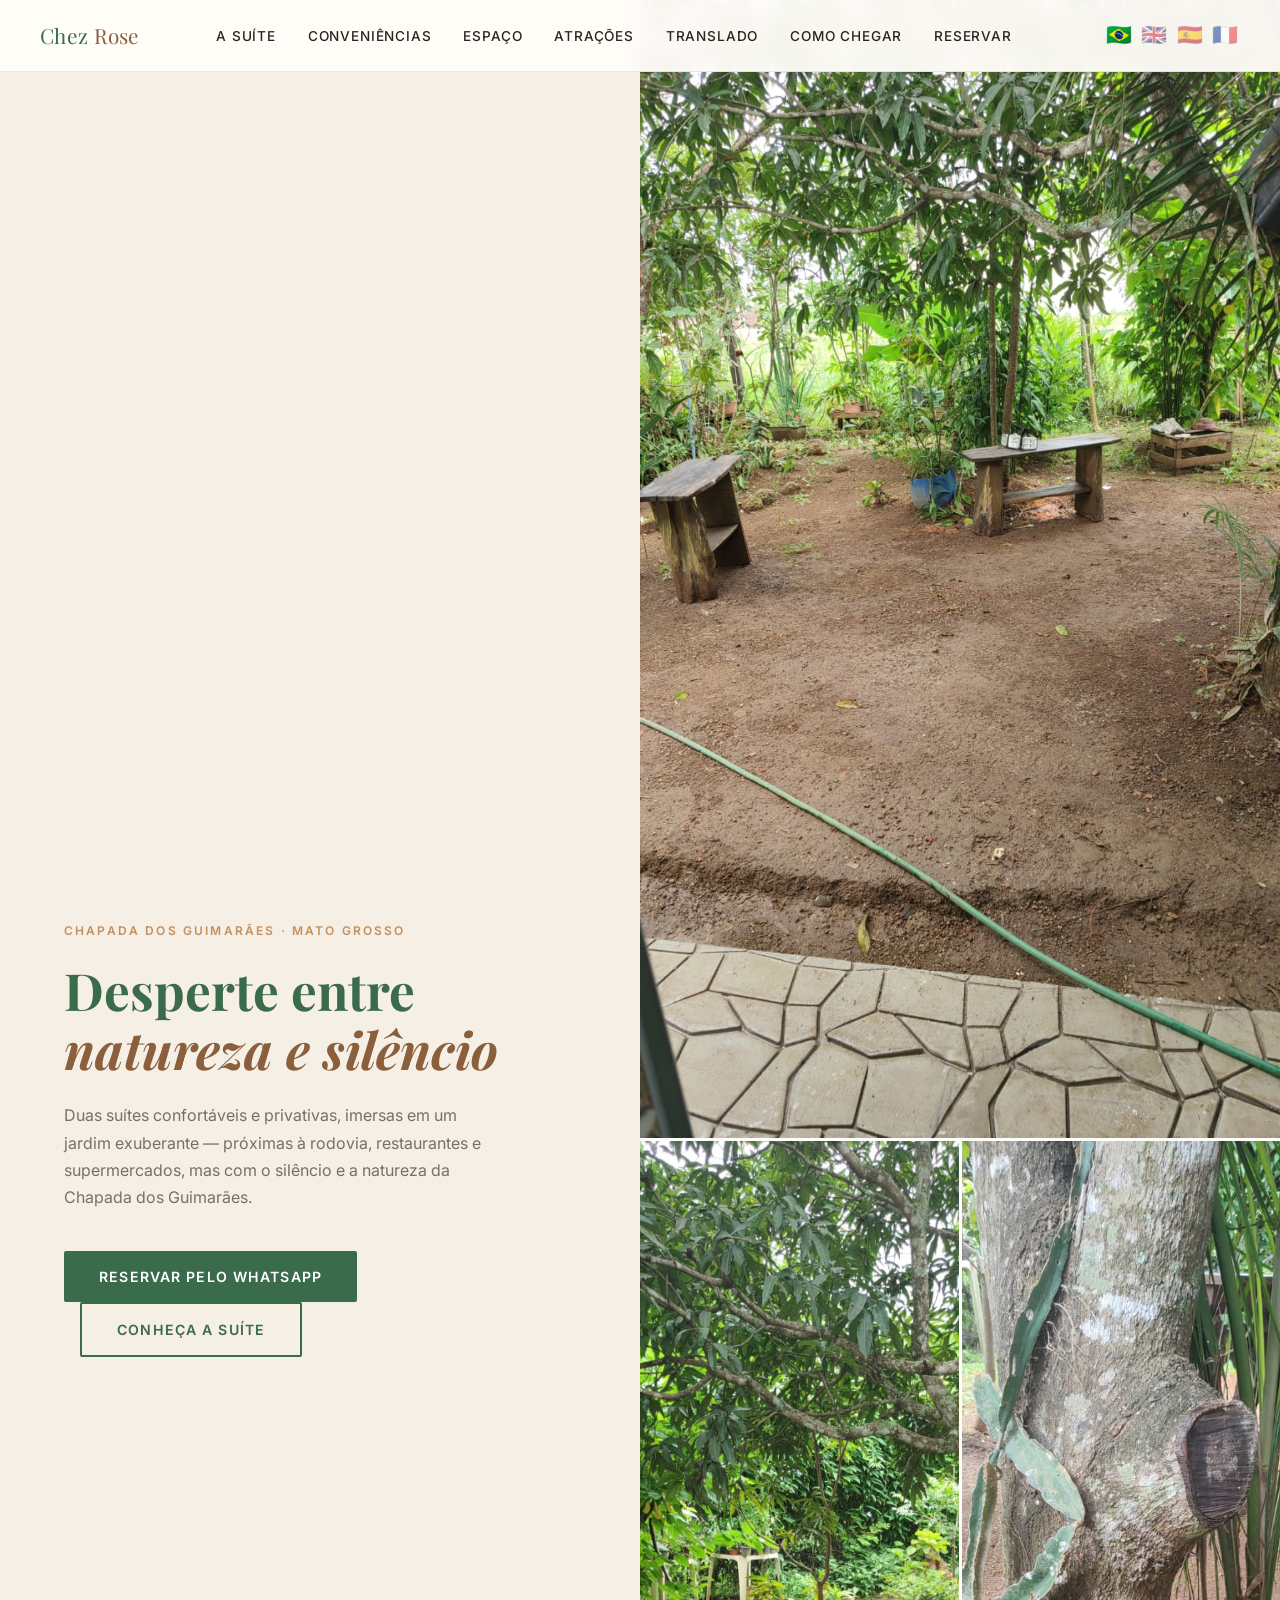
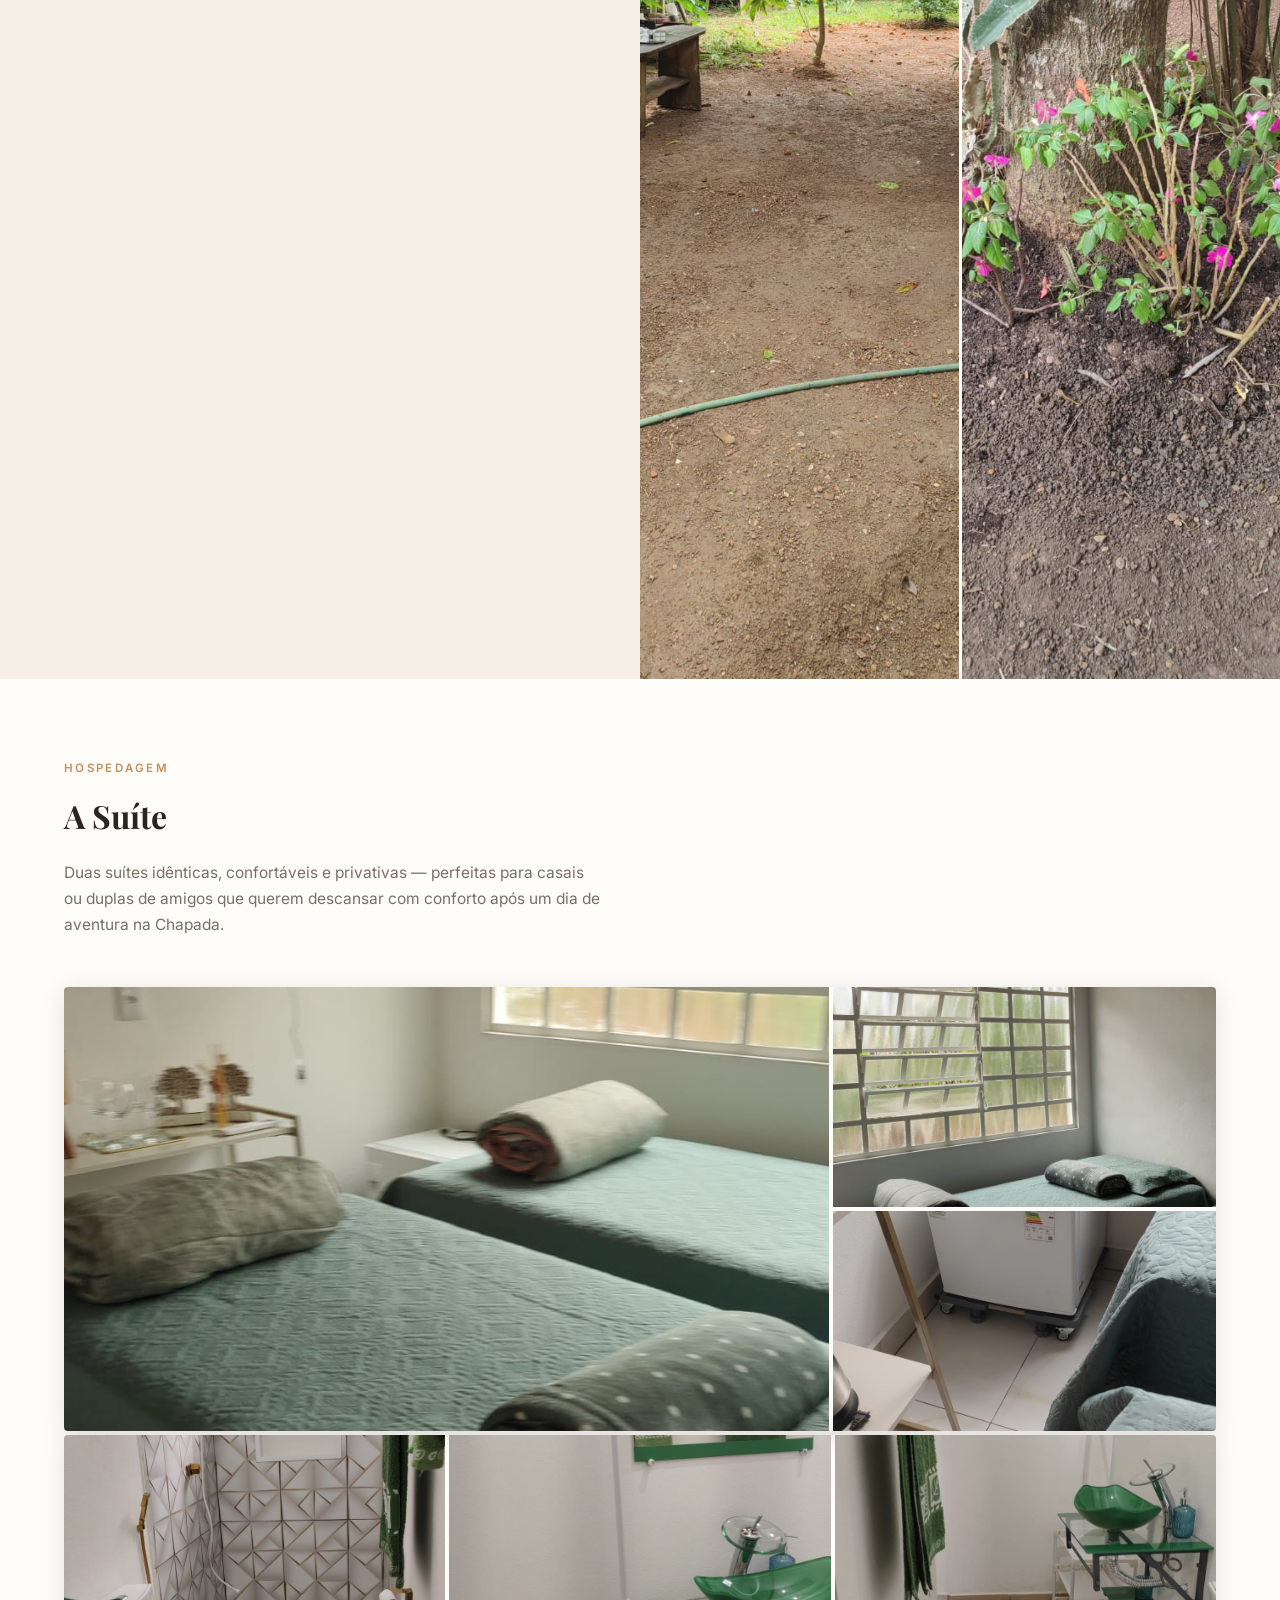
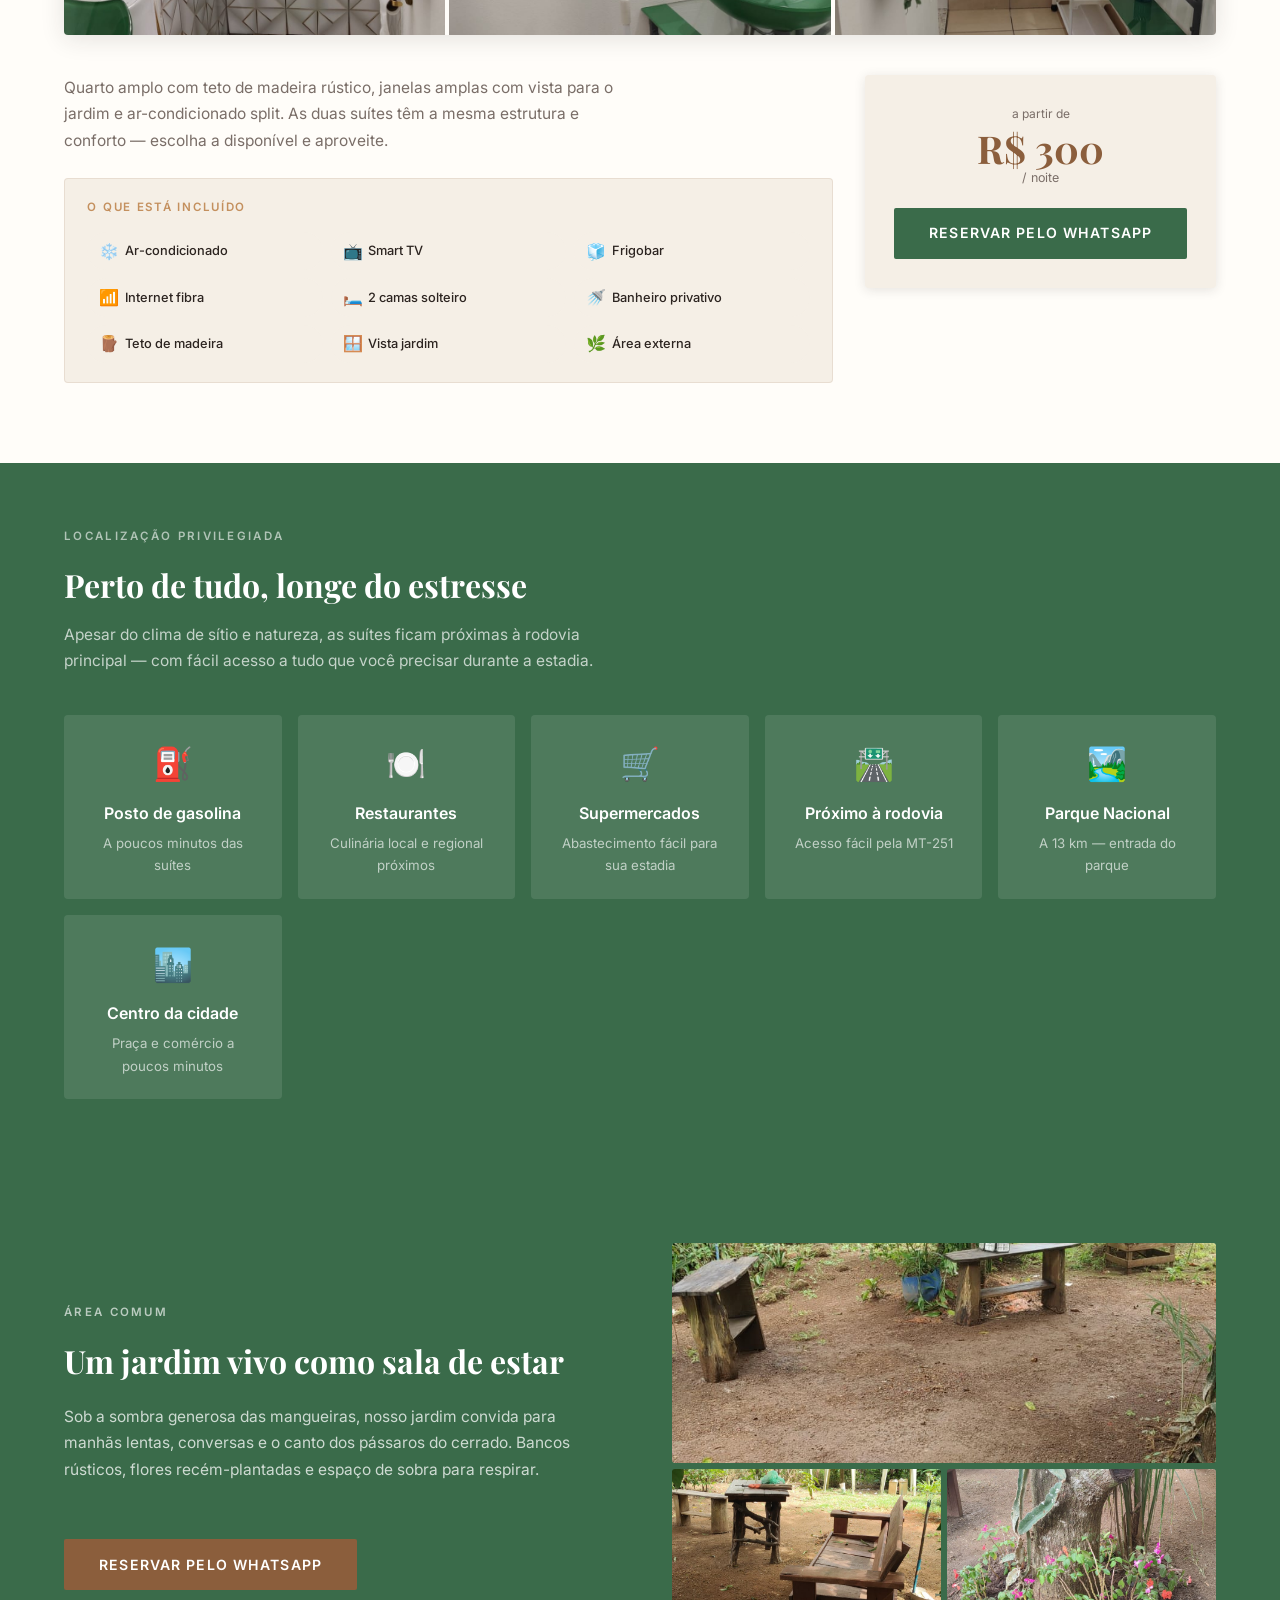
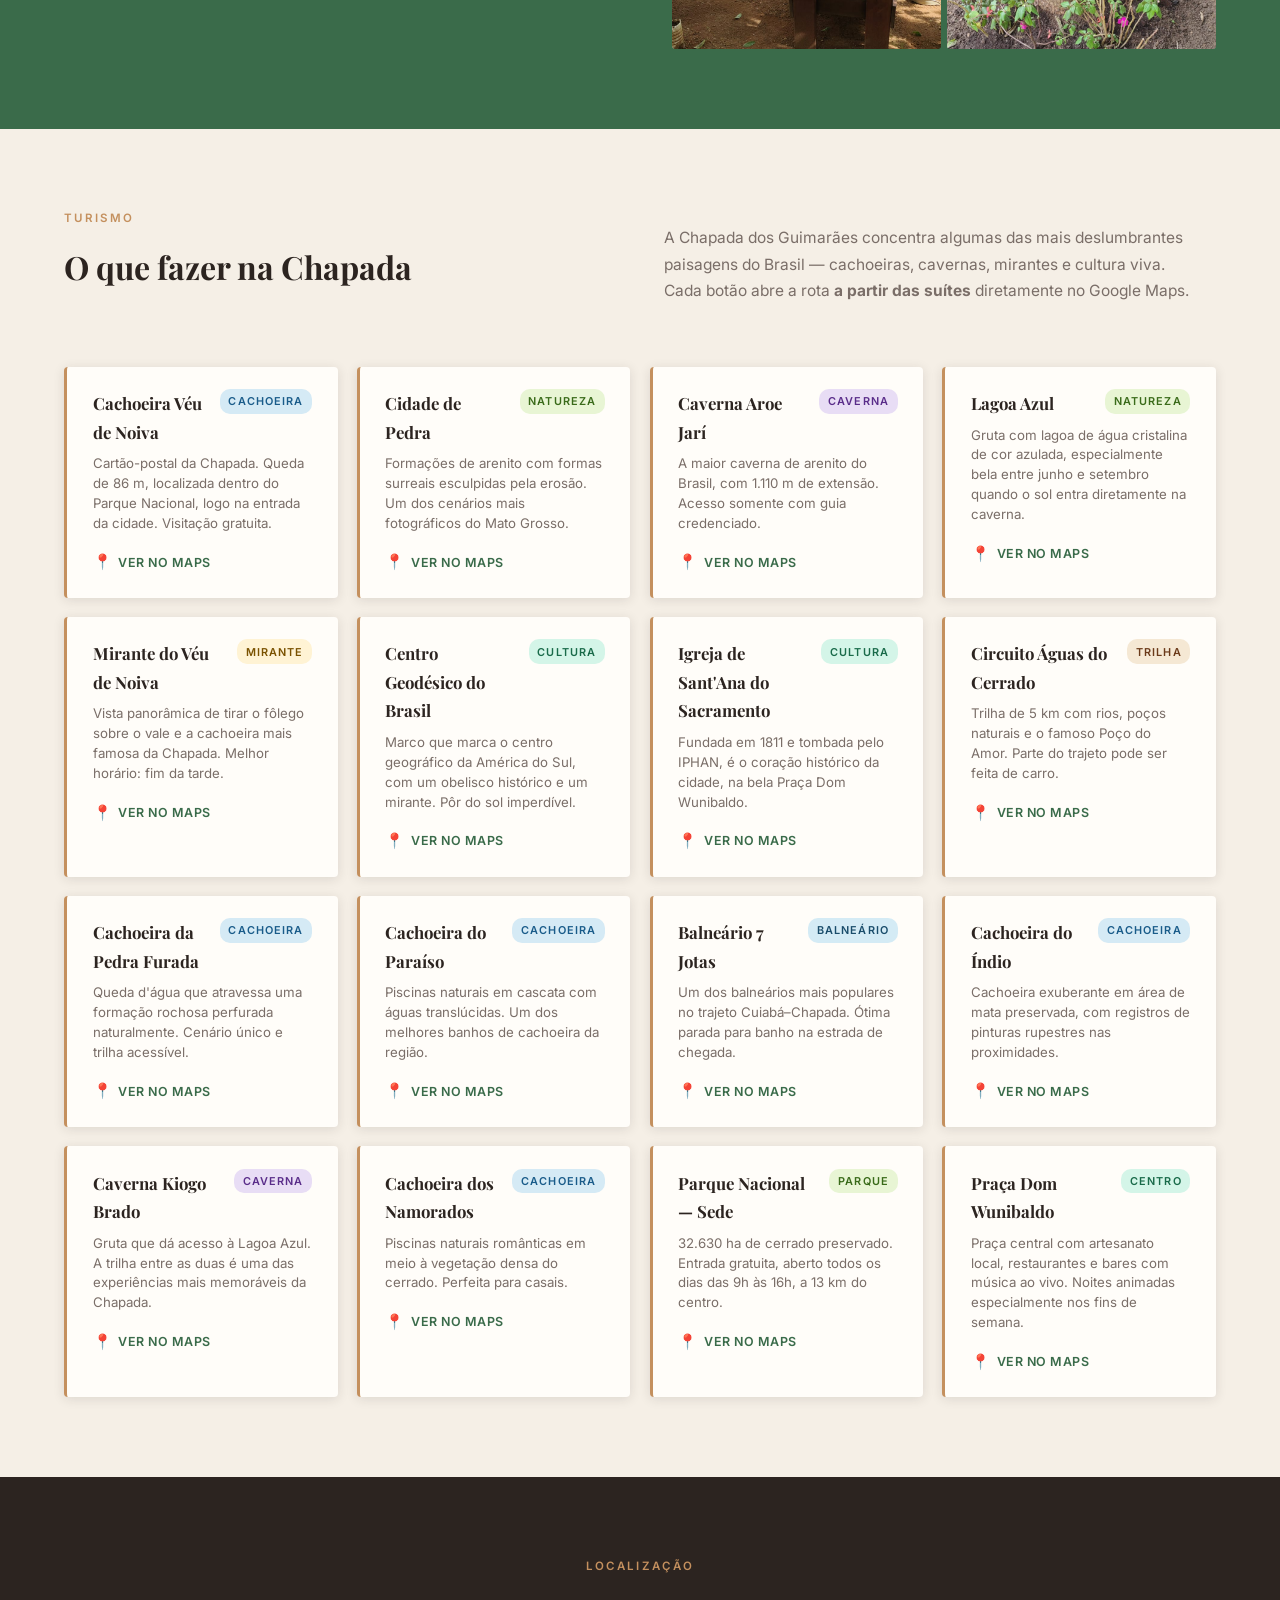
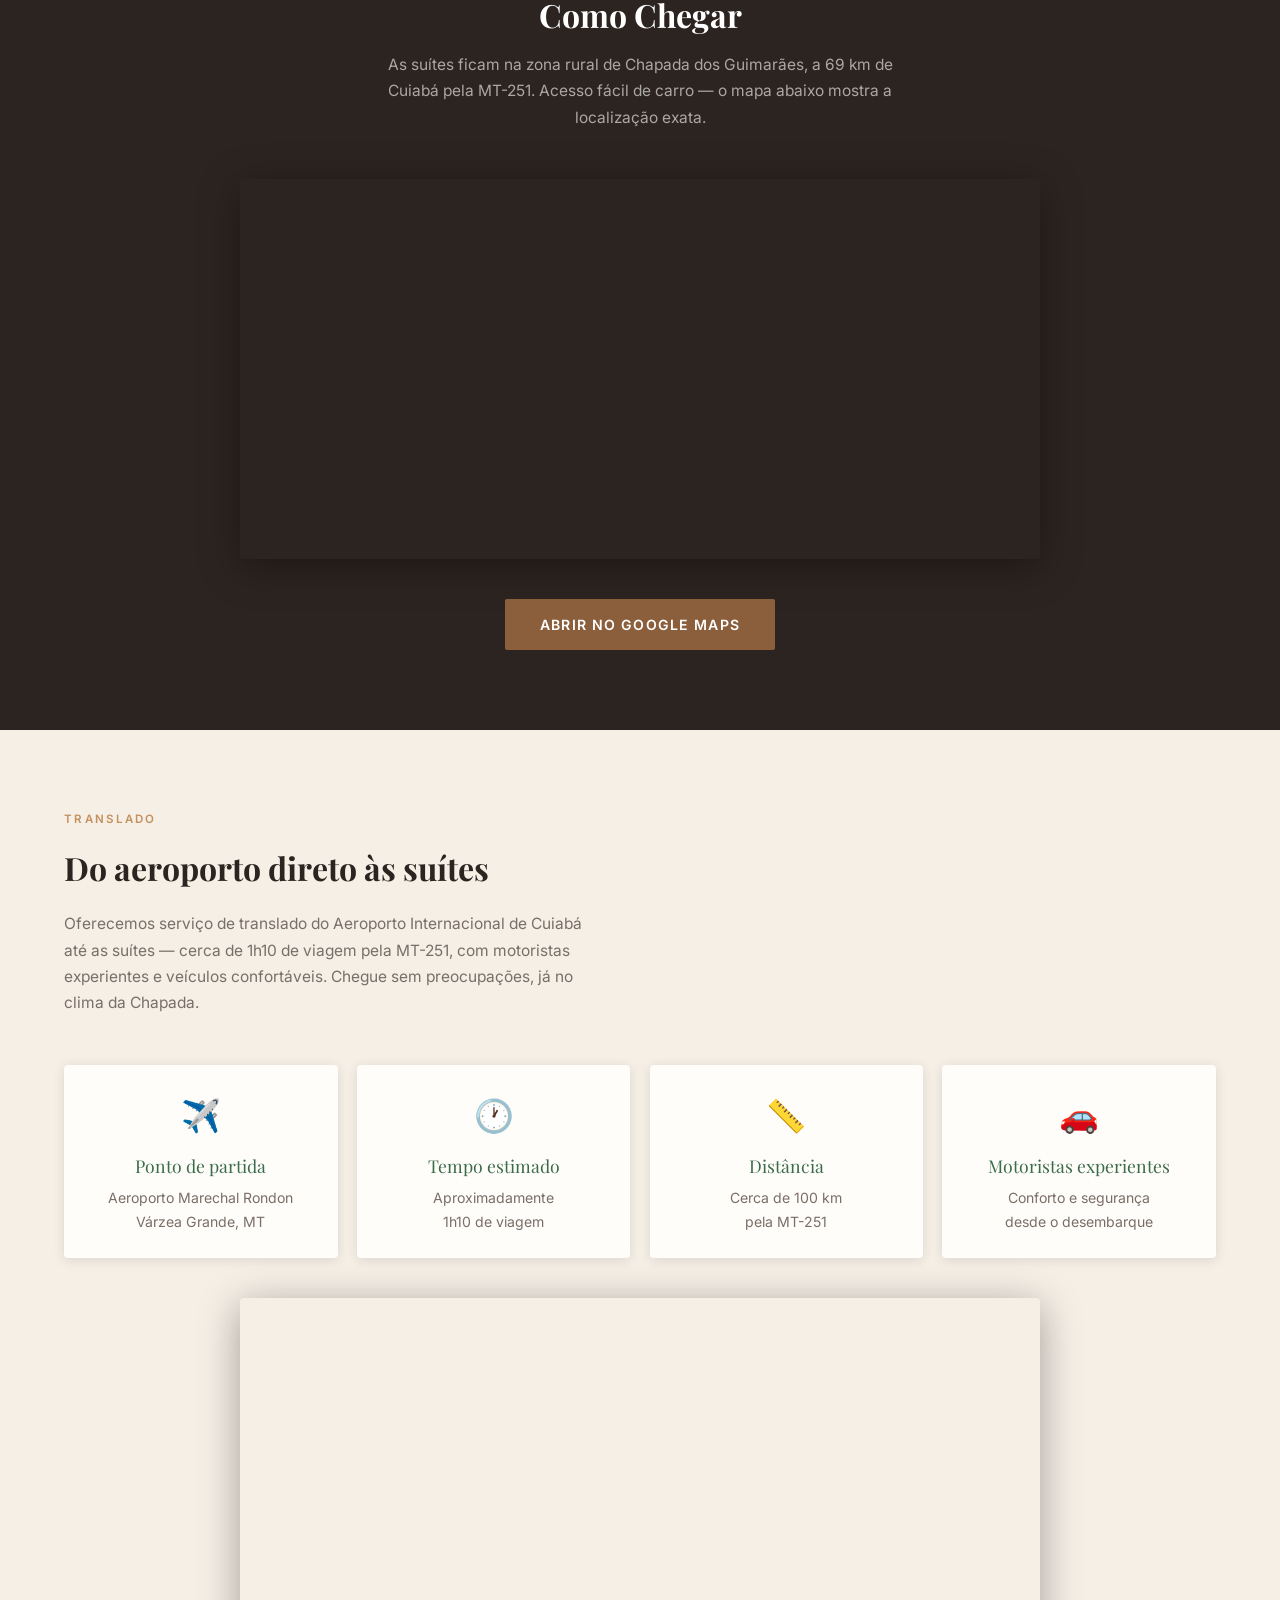
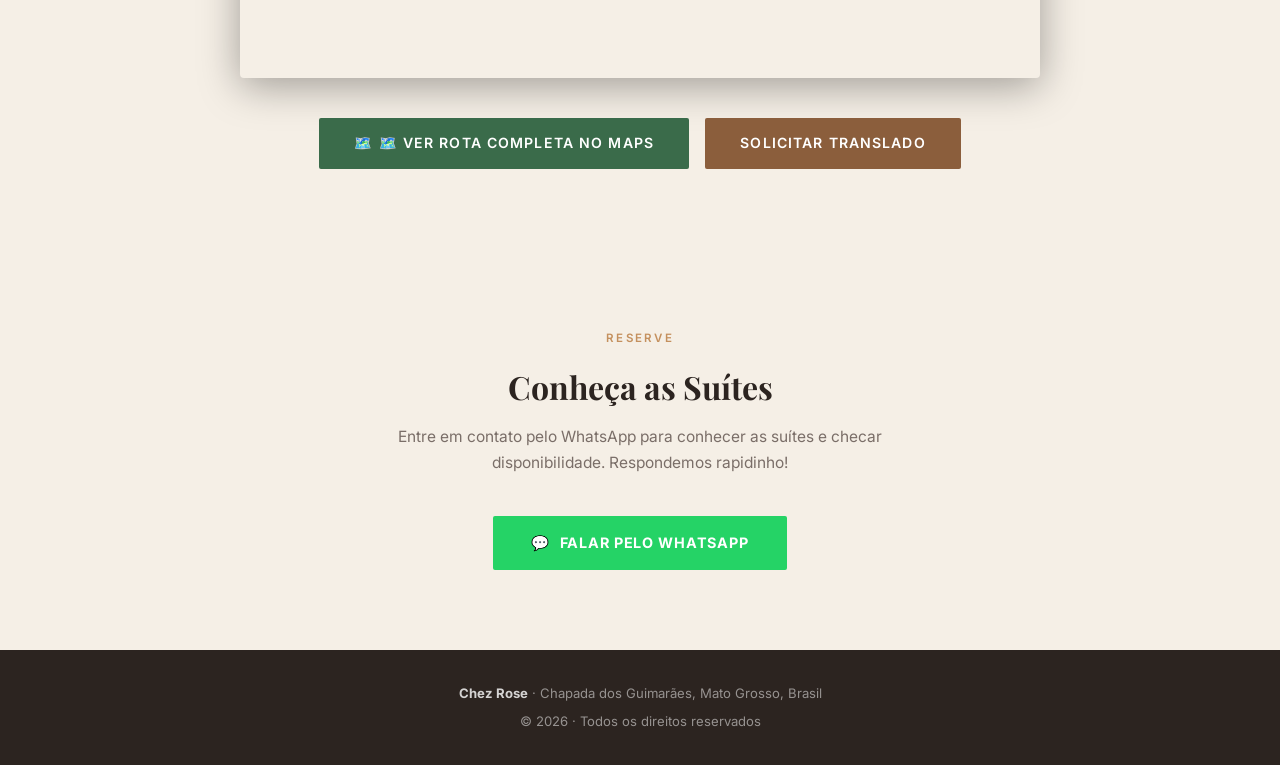
==== commit 1d688890: "Rename suites-chapada.html to index.html" ====
--- a/index.html
+++ b/index.html
@@ -372,6 +372,19 @@
     footer strong { color: rgba(255,255,255,.8); }
 
     
+    /* ── LANG SWITCHER ── */
+    .lang-switcher {
+      display: flex; gap: .4rem; align-items: center; margin-left: 1rem;
+    }
+    .lang-switcher button {
+      background: none; border: none; cursor: pointer;
+      font-size: 1.3rem; padding: .1rem;
+      border-radius: 3px; opacity: .5;
+      transition: opacity .2s, transform .15s;
+    }
+    .lang-switcher button:hover { opacity: 1; transform: scale(1.15); }
+    .lang-switcher button.active { opacity: 1; }
+
     @media (max-width: 900px) {
       .hero { grid-template-columns: 1fr; }
       .hero-gallery { height: 50vw; grid-template-rows: 1fr; grid-template-columns: 1fr 1fr 1fr; }
@@ -395,30 +408,36 @@
 <nav>
   <div class="nav-logo">Chez <span>Rose</span></div>
   <ul class="nav-links">
-    <li><a href="#suites">A Suíte</a></li>
-    <li><a href="#conveniencias">Conveniências</a></li>
-    <li><a href="#jardim">Espaço</a></li>
-    <li><a href="#atracoes">Atrações</a></li>
-    <li><a href="#translado">Translado</a></li>
-    <li><a href="#como-chegar">Como Chegar</a></li>
-    <li><a href="#reservar">Reservar</a></li>
+    <li><a href="#suites" data-i18n="nav_suite">A Suíte</a></li>
+    <li><a href="#conveniencias" data-i18n="nav_conv">Conveniências</a></li>
+    <li><a href="#jardim" data-i18n="nav_jardim">Espaço</a></li>
+    <li><a href="#atracoes" data-i18n="nav_atracoes">Atrações</a></li>
+    <li><a href="#translado" data-i18n="nav_translado">Translado</a></li>
+    <li><a href="#como-chegar" data-i18n="nav_chegar">Como Chegar</a></li>
+    <li><a href="#reservar" data-i18n="nav_reservar">Reservar</a></li>
   </ul>
+  <div class="lang-switcher">
+    <button onclick="setLang('pt')" title="Português">🇧🇷</button>
+    <button onclick="setLang('en')" title="English">🇬🇧</button>
+    <button onclick="setLang('es')" title="Español">🇪🇸</button>
+    <button onclick="setLang('fr')" title="Français">🇫🇷</button>
+  </div>
 </nav>
 
 <!-- HERO -->
 <section class="hero" style="padding:0">
   <div class="hero-text">
-    <p class="hero-eyebrow">Chapada dos Guimarães · Mato Grosso</p>
+    <p class="hero-eyebrow" data-i18n="hero_eyebrow">Chapada dos Guimarães · Mato Grosso</p>
     <h1 class="hero-title">
-      Desperte entre<br>
-      <em>natureza e silêncio</em>
+      <span data-i18n="hero_title1">Desperte entre</span><br>
+      <em data-i18n="hero_title2">natureza e silêncio</em>
     </h1>
     <p class="hero-desc">
-      Duas suítes confortáveis e privativas, imersas em um jardim exuberante — próximas à rodovia, restaurantes e supermercados, mas com o silêncio e a natureza da Chapada dos Guimarães.
+      <span data-i18n="hero_desc">Duas suítes confortáveis e privativas, imersas em um jardim exuberante — próximas à rodovia, restaurantes e supermercados, mas com o silêncio e a natureza da Chapada dos Guimarães.</span>
     </p>
     <div>
-      <a href="#reservar" class="btn">Reservar pelo WhatsApp</a>
-      <a href="#suites" class="btn btn-outline">Conheça a Suíte</a>
+      <a href="#reservar" class="btn" data-i18n="btn_reservar">Reservar pelo WhatsApp</a>
+      <a href="#suites" class="btn btn-outline" data-i18n="btn_suite">Conheça a Suíte</a>
     </div>
   </div>
   <div class="hero-gallery">
@@ -430,9 +449,9 @@
 
 <!-- SUÍTES -->
 <section id="suites">
-  <p class="section-label">Hospedagem</p>
-  <h2 class="section-title">A Suíte</h2>
-  <p class="section-sub">Duas suítes idênticas, confortáveis e privativas — perfeitas para casais ou duplas de amigos que querem descansar com conforto após um dia de aventura na Chapada.</p>
+  <p class="section-label" data-i18n="suite_label">Hospedagem</p>
+  <h2 class="section-title" data-i18n="suite_title">A Suíte</h2>
+  <p class="section-sub" data-i18n="suite_sub">Duas suítes idênticas, confortáveis e privativas — perfeitas para casais ou duplas de amigos que querem descansar com conforto após um dia de aventura na Chapada.</p>
 
   <!-- Galeria principal -->
   <div style="display:grid;grid-template-columns:2fr 1fr;grid-template-rows:220px 220px;gap:4px;border-radius:4px;overflow:hidden;margin-bottom:4px;box-shadow:0 4px 24px var(--sombra);">
@@ -451,70 +470,70 @@
   <div style="display:flex;flex-wrap:wrap;gap:2rem;align-items:start;">
     <div style="flex:1;min-width:260px;">
       <p style="color:var(--cinza);font-size:.97rem;margin-bottom:1.5rem;max-width:560px;">
-        Quarto amplo com teto de madeira rústico, janelas amplas com vista para o jardim e ar-condicionado split. As duas suítes têm a mesma estrutura e conforto — escolha a disponível e aproveite.
+        <span data-i18n="suite_desc">Quarto amplo com teto de madeira rústico, janelas amplas com vista para o jardim e ar-condicionado split. As duas suítes têm a mesma estrutura e conforto — escolha a disponível e aproveite.</span>
       </p>
       <div style="background:var(--areia);border-radius:4px;padding:1.2rem 1.4rem;border:1px solid rgba(139,94,60,.12);">
-        <p style="font-size:.72rem;font-weight:600;letter-spacing:.15em;text-transform:uppercase;color:var(--terra-light);margin-bottom:.9rem;">O que está incluído</p>
+        <p style="font-size:.72rem;font-weight:600;letter-spacing:.15em;text-transform:uppercase;color:var(--terra-light);margin-bottom:.9rem;" data-i18n="suite_includes">O que está incluído</p>
         <div style="display:grid;grid-template-columns:repeat(3,1fr);gap:.5rem;">
-          <span class="amenity"><span class="amenity-icon">❄️</span> Ar-condicionado</span>
+          <span class="amenity"><span class="amenity-icon">❄️</span data-i18n="am_ac"> Ar-condicionado</span>
           <span class="amenity"><span class="amenity-icon">📺</span> Smart TV</span>
-          <span class="amenity"><span class="amenity-icon">🧊</span> Frigobar</span>
-          <span class="amenity"><span class="amenity-icon">📶</span> Internet fibra</span>
-          <span class="amenity"><span class="amenity-icon">🛏️</span> 2 camas solteiro</span>
-          <span class="amenity"><span class="amenity-icon">🚿</span> Banheiro privativo</span>
-          <span class="amenity"><span class="amenity-icon">🪵</span> Teto de madeira</span>
-          <span class="amenity"><span class="amenity-icon">🪟</span> Vista jardim</span>
-          <span class="amenity"><span class="amenity-icon">🌿</span> Área externa</span>
+          <span class="amenity"><span class="amenity-icon">🧊</span data-i18n="am_fridge"> Frigobar</span>
+          <span class="amenity"><span class="amenity-icon">📶</span data-i18n="am_wifi"> Internet fibra</span>
+          <span class="amenity"><span class="amenity-icon">🛏️</span data-i18n="am_beds"> 2 camas solteiro</span>
+          <span class="amenity"><span class="amenity-icon">🚿</span data-i18n="am_bath"> Banheiro privativo</span>
+          <span class="amenity"><span class="amenity-icon">🪵</span data-i18n="am_roof"> Teto de madeira</span>
+          <span class="amenity"><span class="amenity-icon">🪟</span data-i18n="am_view"> Vista jardim</span>
+          <span class="amenity"><span class="amenity-icon">🌿</span data-i18n="am_garden"> Área externa</span>
         </div>
       </div>
 
     </div>
     <div style="background:var(--areia);border-radius:4px;padding:1.8rem;text-align:center;min-width:200px;box-shadow:0 2px 12px var(--sombra);align-self:flex-start;">
-      <p style="font-size:.75rem;color:var(--cinza);margin-bottom:.3rem;">a partir de</p>
+      <p style="font-size:.75rem;color:var(--cinza);margin-bottom:.3rem;" data-i18n="price_from">a partir de</p>
       <p style="font-family:'Playfair Display',serif;font-size:2.4rem;color:var(--terra);font-weight:700;line-height:1;">R$ 300</p>
-      <p style="font-size:.78rem;color:var(--cinza);margin-bottom:1.2rem;">/ noite</p>
-      <a href="#reservar" class="btn" style="width:100%;display:block;text-align:center;box-sizing:border-box;">Reservar pelo WhatsApp</a>
+      <p style="font-size:.78rem;color:var(--cinza);margin-bottom:1.2rem;" data-i18n="price_night">/ noite</p>
+      <a href="#reservar" class="btn" style="width:100%;display:block;text-align:center;box-sizing:border-box;" data-i18n="btn_reservar">Reservar pelo WhatsApp</a>
     </div>
   </div>
 </section>
 
 <!-- CONVENIÊNCIAS -->
 <section id="conveniencias" style="background:var(--verde);color:#fff;padding:4rem 5vw;">
-  <p class="section-label" style="color:rgba(255,255,255,.6);">Localização privilegiada</p>
-  <h2 class="section-title" style="color:#fff;margin-bottom:.6rem;">Perto de tudo, longe do estresse</h2>
+  <p class="section-label" style="color:rgba(255,255,255,.6);" data-i18n="conv_label">Localização privilegiada</p>
+  <h2 class="section-title" style="color:#fff;margin-bottom:.6rem;" data-i18n="conv_title">Perto de tudo, longe do estresse</h2>
   <p style="color:rgba(255,255,255,.7);font-size:.97rem;max-width:560px;margin-bottom:2.5rem;">
-    Apesar do clima de sítio e natureza, as suítes ficam próximas à rodovia principal — com fácil acesso a tudo que você precisar durante a estadia.
+    <span data-i18n="conv_desc">Apesar do clima de sítio e natureza, as suítes ficam próximas à rodovia principal — com fácil acesso a tudo que você precisar durante a estadia.</span>
   </p>
   <div style="display:grid;grid-template-columns:repeat(auto-fit,minmax(180px,1fr));gap:1rem;">
     <div style="background:rgba(255,255,255,.1);border-radius:4px;padding:1.4rem;text-align:center;">
       <div style="font-size:2rem;margin-bottom:.5rem;">⛽</div>
-      <div style="font-weight:600;margin-bottom:.3rem;">Posto de gasolina</div>
-      <div style="font-size:.83rem;color:rgba(255,255,255,.65);">A poucos minutos das suítes</div>
+      <div style="font-weight:600;margin-bottom:.3rem;" data-i18n="conv_gas">Posto de gasolina</div>
+      <div style="font-size:.83rem;color:rgba(255,255,255,.65);" data-i18n="conv_gas_sub">A poucos minutos das suítes</div>
     </div>
     <div style="background:rgba(255,255,255,.1);border-radius:4px;padding:1.4rem;text-align:center;">
       <div style="font-size:2rem;margin-bottom:.5rem;">🍽️</div>
-      <div style="font-weight:600;margin-bottom:.3rem;">Restaurantes</div>
-      <div style="font-size:.83rem;color:rgba(255,255,255,.65);">Culinária local e regional próximos</div>
+      <div style="font-weight:600;margin-bottom:.3rem;" data-i18n="conv_rest">Restaurantes</div>
+      <div style="font-size:.83rem;color:rgba(255,255,255,.65);" data-i18n="conv_rest_sub">Culinária local e regional próximos</div>
     </div>
     <div style="background:rgba(255,255,255,.1);border-radius:4px;padding:1.4rem;text-align:center;">
       <div style="font-size:2rem;margin-bottom:.5rem;">🛒</div>
-      <div style="font-weight:600;margin-bottom:.3rem;">Supermercados</div>
-      <div style="font-size:.83rem;color:rgba(255,255,255,.65);">Abastecimento fácil para sua estadia</div>
+      <div style="font-weight:600;margin-bottom:.3rem;" data-i18n="conv_super">Supermercados</div>
+      <div style="font-size:.83rem;color:rgba(255,255,255,.65);" data-i18n="conv_super_sub">Abastecimento fácil para sua estadia</div>
     </div>
     <div style="background:rgba(255,255,255,.1);border-radius:4px;padding:1.4rem;text-align:center;">
       <div style="font-size:2rem;margin-bottom:.5rem;">🛣️</div>
-      <div style="font-weight:600;margin-bottom:.3rem;">Próximo à rodovia</div>
-      <div style="font-size:.83rem;color:rgba(255,255,255,.65);">Acesso fácil pela MT-251</div>
+      <div style="font-weight:600;margin-bottom:.3rem;" data-i18n="conv_road">Próximo à rodovia</div>
+      <div style="font-size:.83rem;color:rgba(255,255,255,.65);" data-i18n="conv_road_sub">Acesso fácil pela MT-251</div>
     </div>
     <div style="background:rgba(255,255,255,.1);border-radius:4px;padding:1.4rem;text-align:center;">
       <div style="font-size:2rem;margin-bottom:.5rem;">🏞️</div>
-      <div style="font-weight:600;margin-bottom:.3rem;">Parque Nacional</div>
-      <div style="font-size:.83rem;color:rgba(255,255,255,.65);">A 13 km — entrada do parque</div>
+      <div style="font-weight:600;margin-bottom:.3rem;" data-i18n="conv_park">Parque Nacional</div>
+      <div style="font-size:.83rem;color:rgba(255,255,255,.65);" data-i18n="conv_park_sub">A 13 km — entrada do parque</div>
     </div>
     <div style="background:rgba(255,255,255,.1);border-radius:4px;padding:1.4rem;text-align:center;">
       <div style="font-size:2rem;margin-bottom:.5rem;">🏙️</div>
-      <div style="font-weight:600;margin-bottom:.3rem;">Centro da cidade</div>
-      <div style="font-size:.83rem;color:rgba(255,255,255,.65);">Praça e comércio a poucos minutos</div>
+      <div style="font-weight:600;margin-bottom:.3rem;" data-i18n="conv_city">Centro da cidade</div>
+      <div style="font-size:.83rem;color:rgba(255,255,255,.65);" data-i18n="conv_city_sub">Praça e comércio a poucos minutos</div>
     </div>
   </div>
 </section>
@@ -522,12 +541,12 @@
 <!-- JARDIM -->
 <section id="jardim">
   <div>
-    <p class="section-label">Área Comum</p>
-    <h2 class="section-title">Um jardim vivo como sala de estar</h2>
+    <p class="section-label" data-i18n="jardim_label">Área Comum</p>
+    <h2 class="section-title" data-i18n="jardim_title">Um jardim vivo como sala de estar</h2>
     <p class="section-sub">
-      Sob a sombra generosa das mangueiras, nosso jardim convida para manhãs lentas, conversas e o canto dos pássaros do cerrado. Bancos rústicos, flores recém-plantadas e espaço de sobra para respirar.
+      <span data-i18n="jardim_desc">Sob a sombra generosa das mangueiras, nosso jardim convida para manhãs lentas, conversas e o canto dos pássaros do cerrado. Bancos rústicos, flores recém-plantadas e espaço de sobra para respirar.</span>
     </p>
-    <a href="#reservar" class="btn" style="background:var(--terra);margin-top:.5rem">Reservar pelo WhatsApp</a>
+    <a href="#reservar" class="btn" style="background:var(--terra);margin-top:.5rem" data-i18n="btn_reservar">Reservar pelo WhatsApp</a>
   </div>
   <div class="jardim-gallery">
     <img src="[data-uri]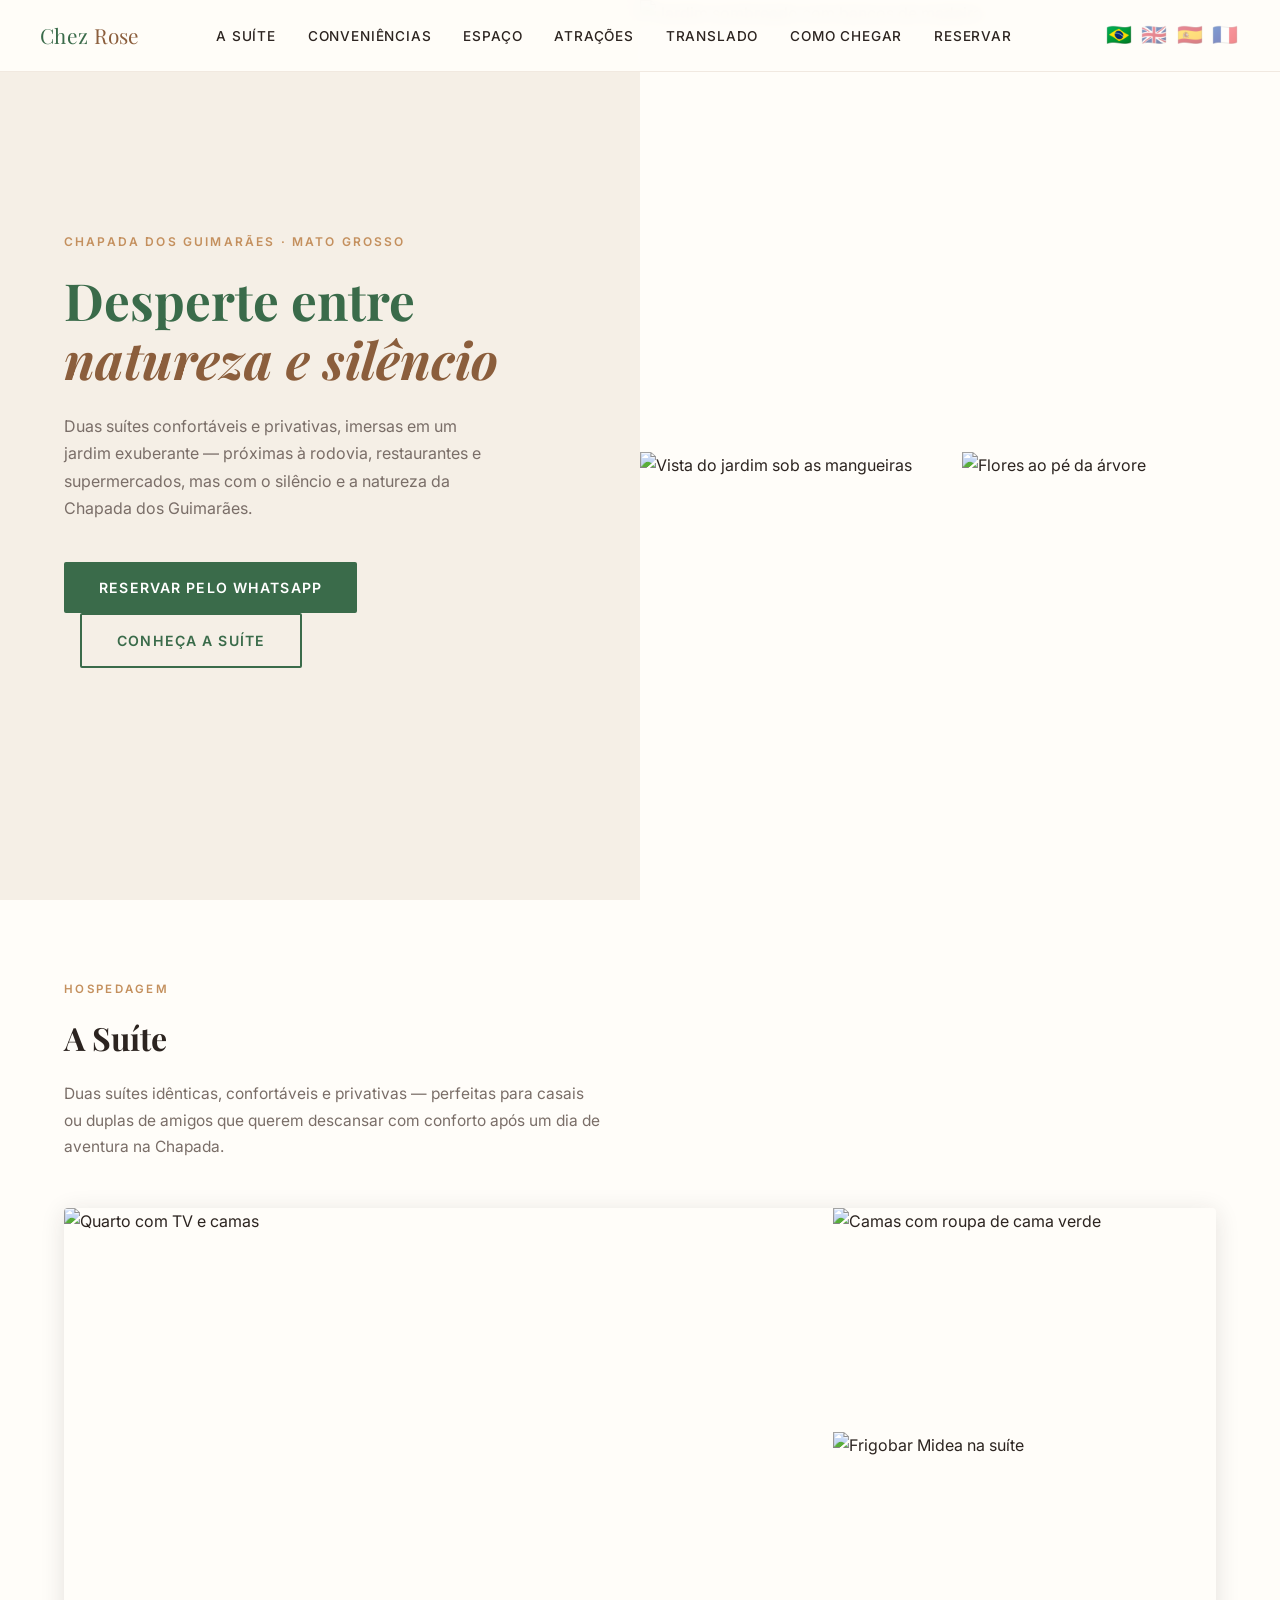
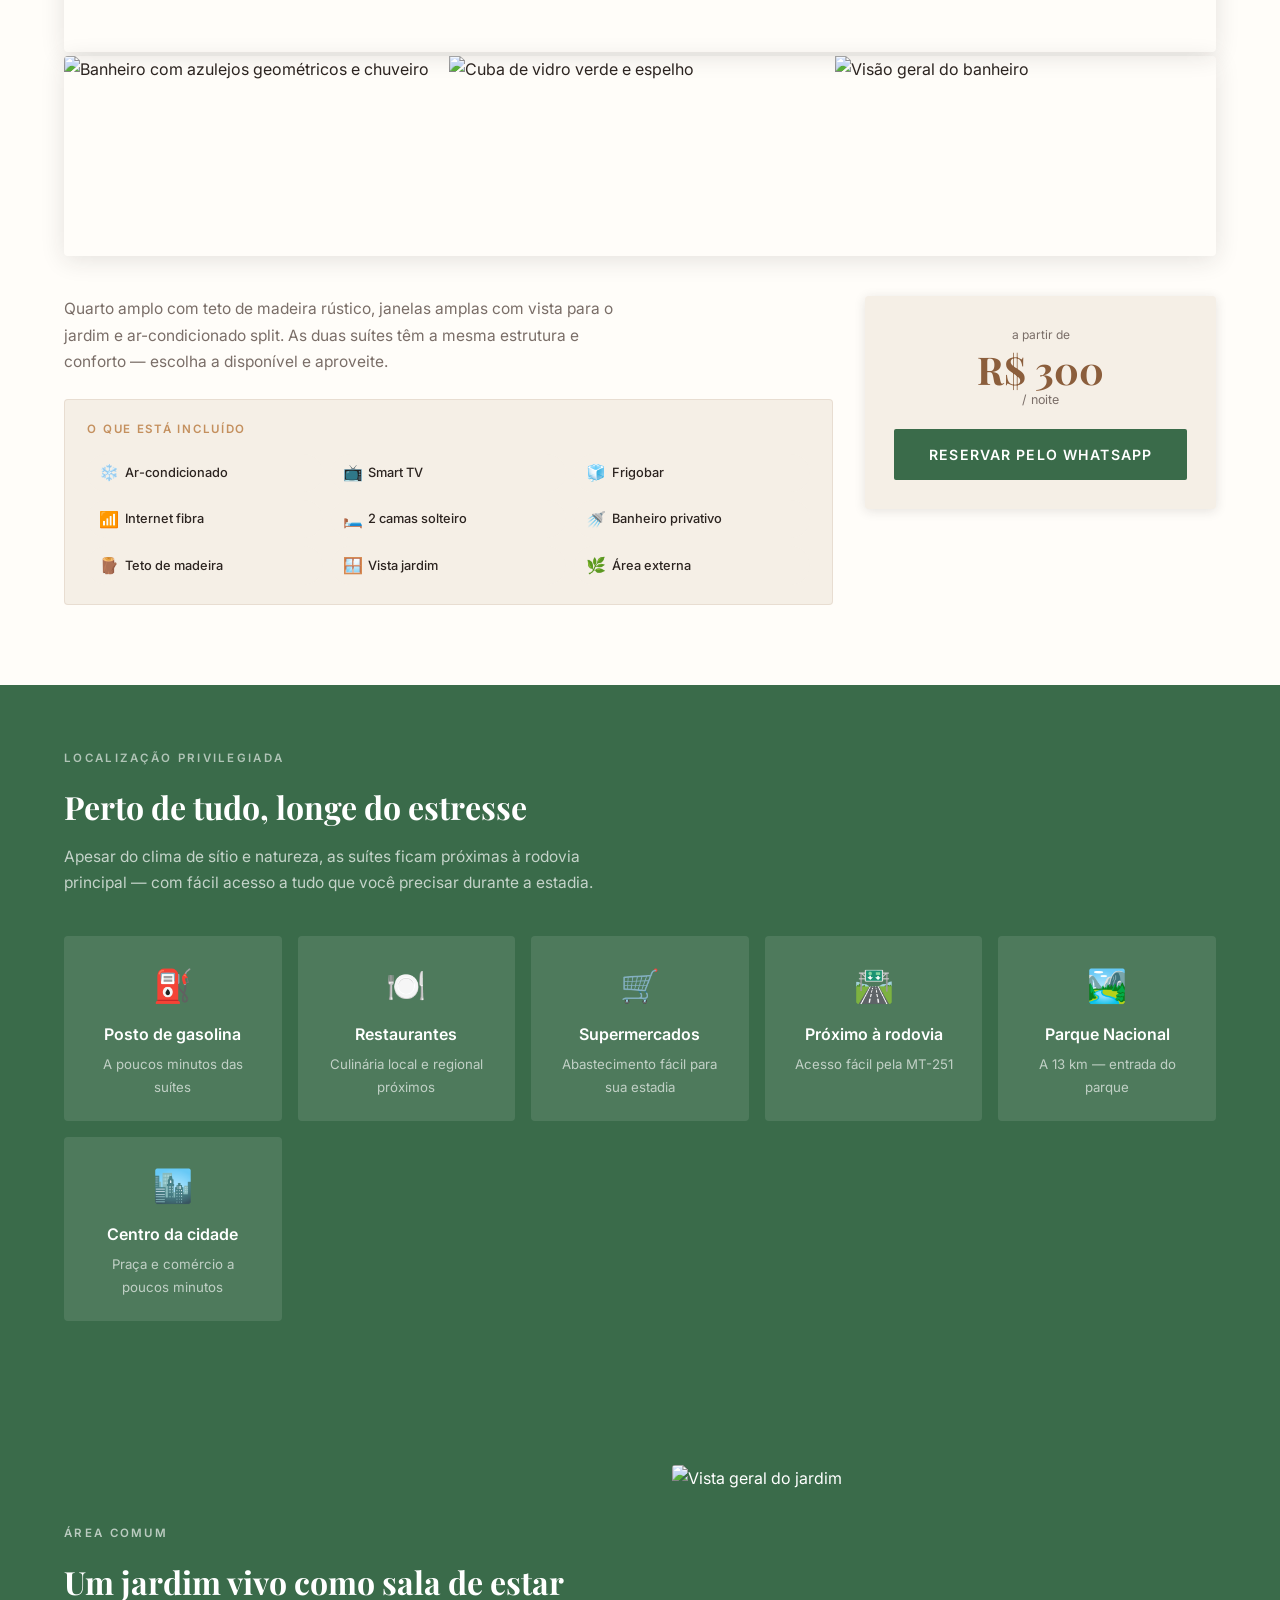
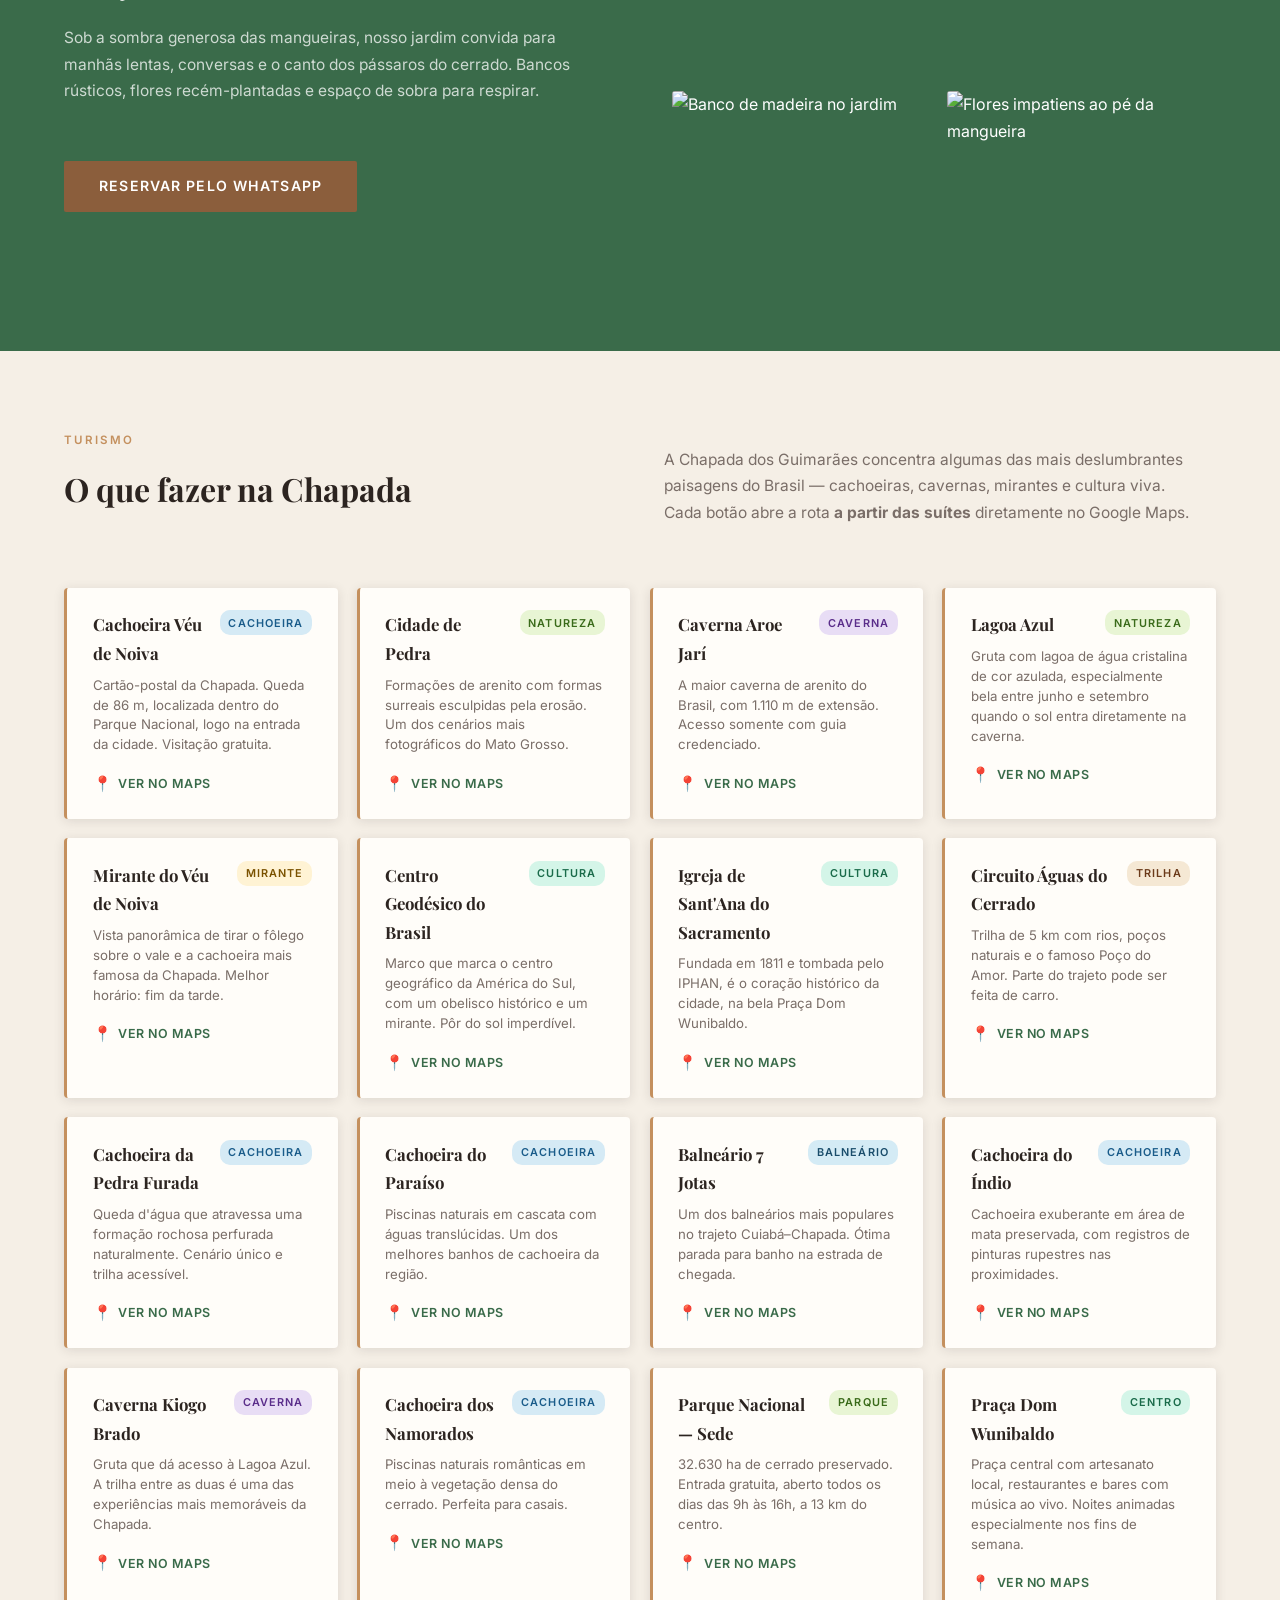
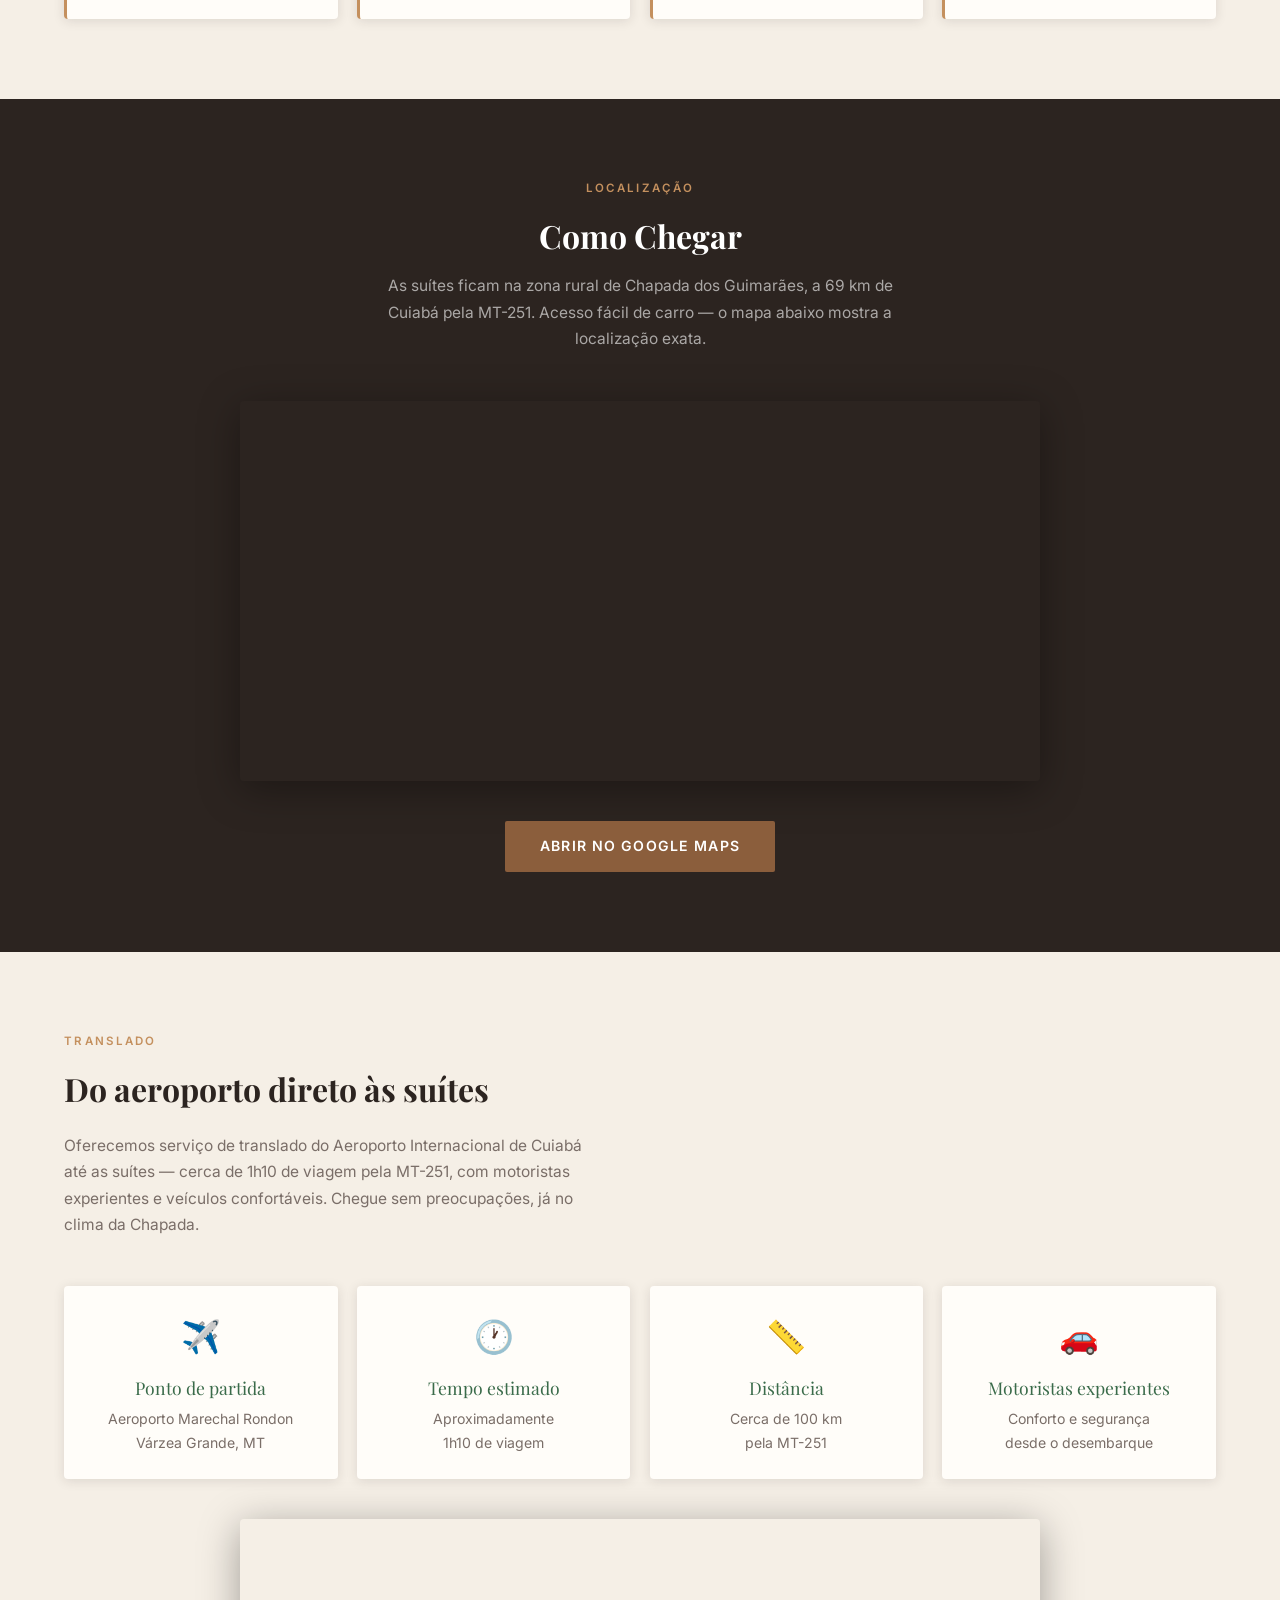
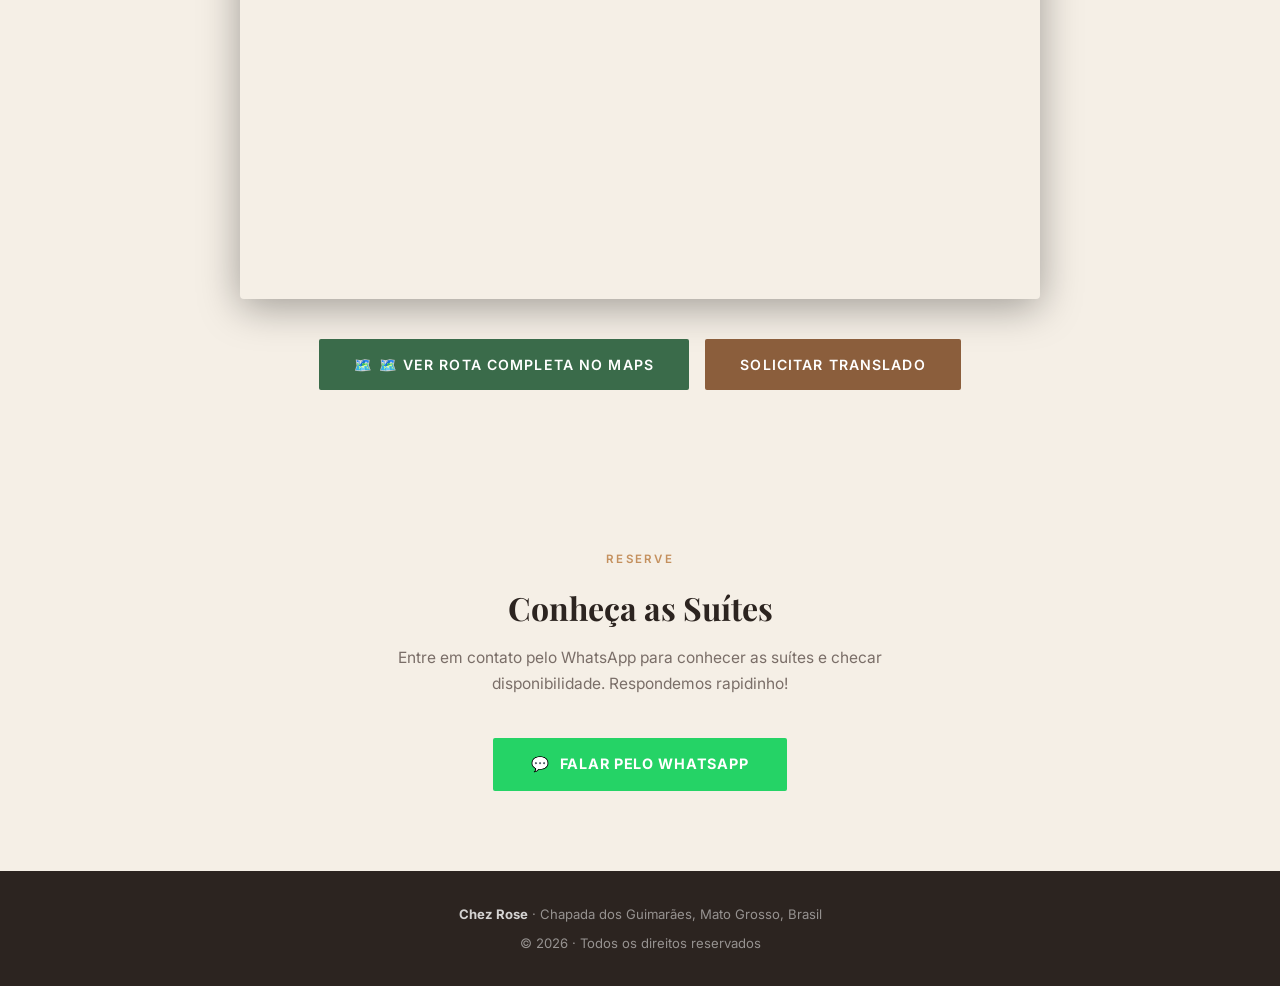
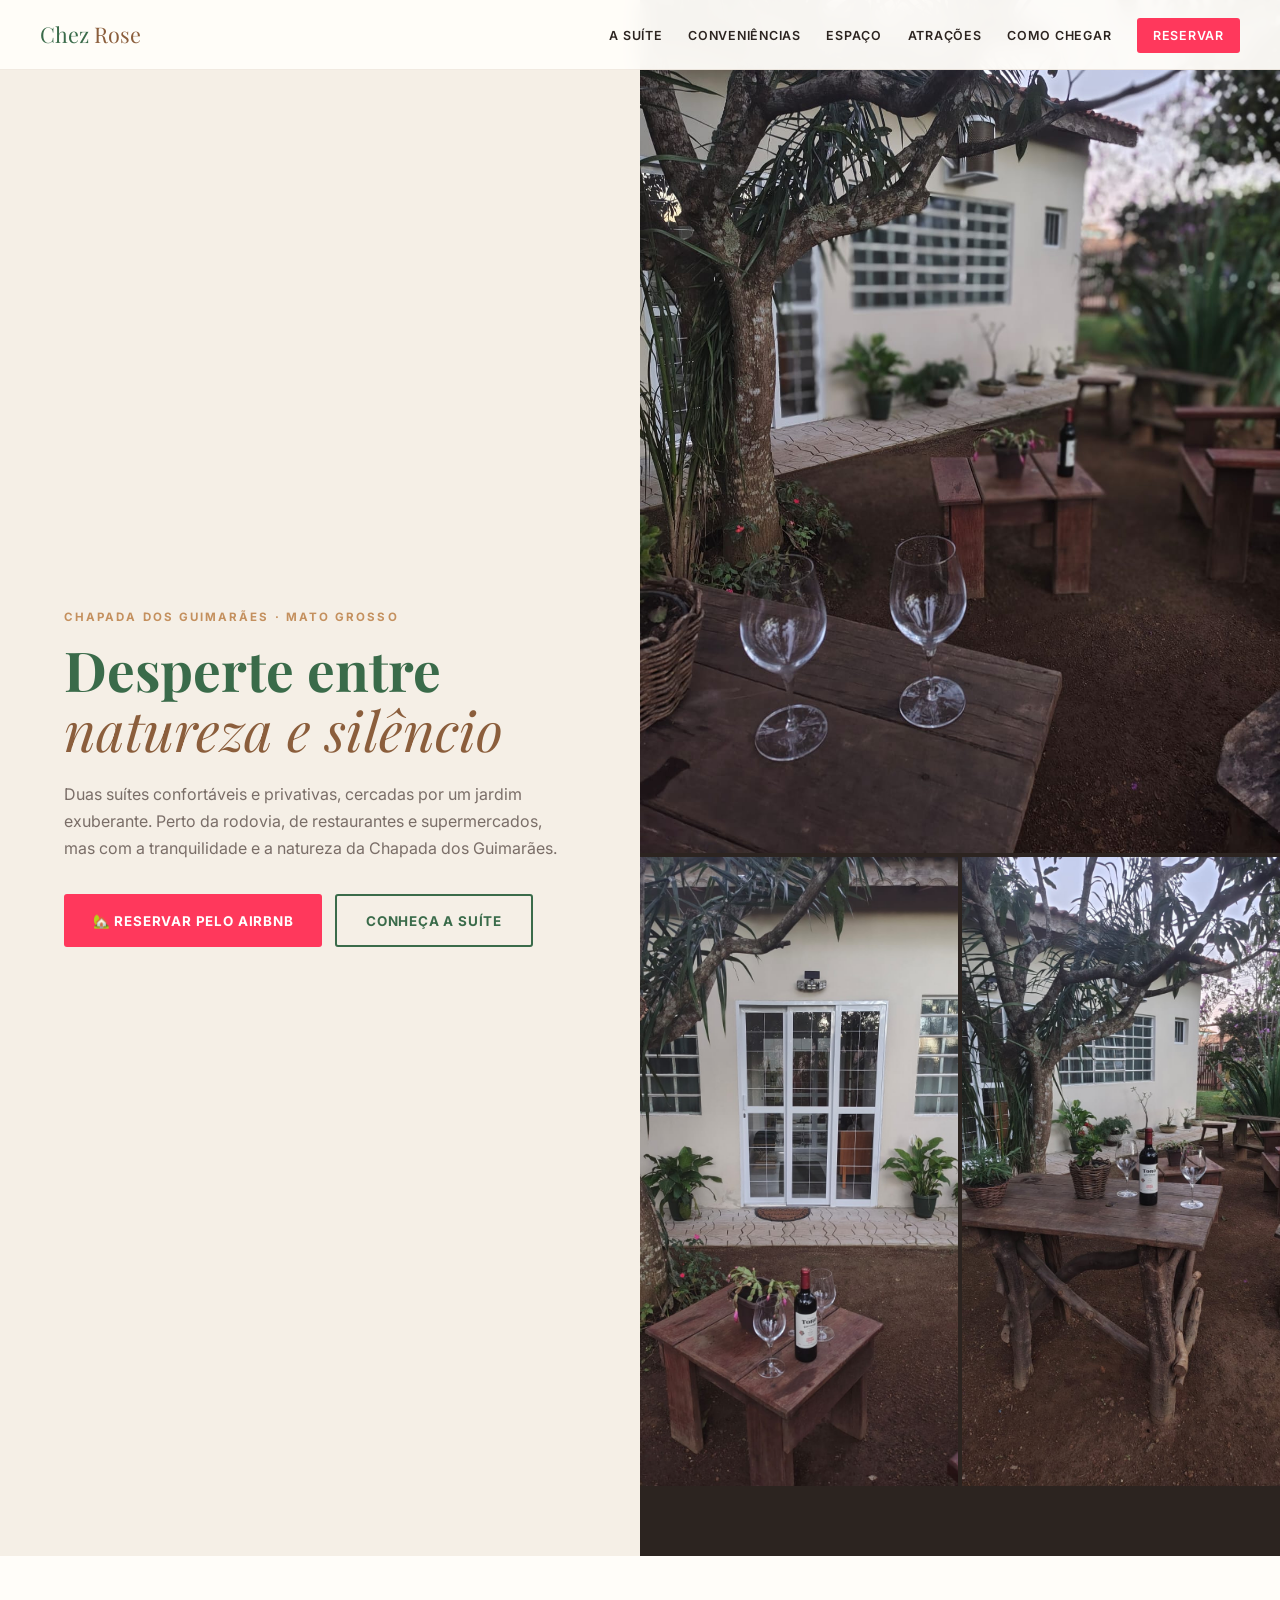
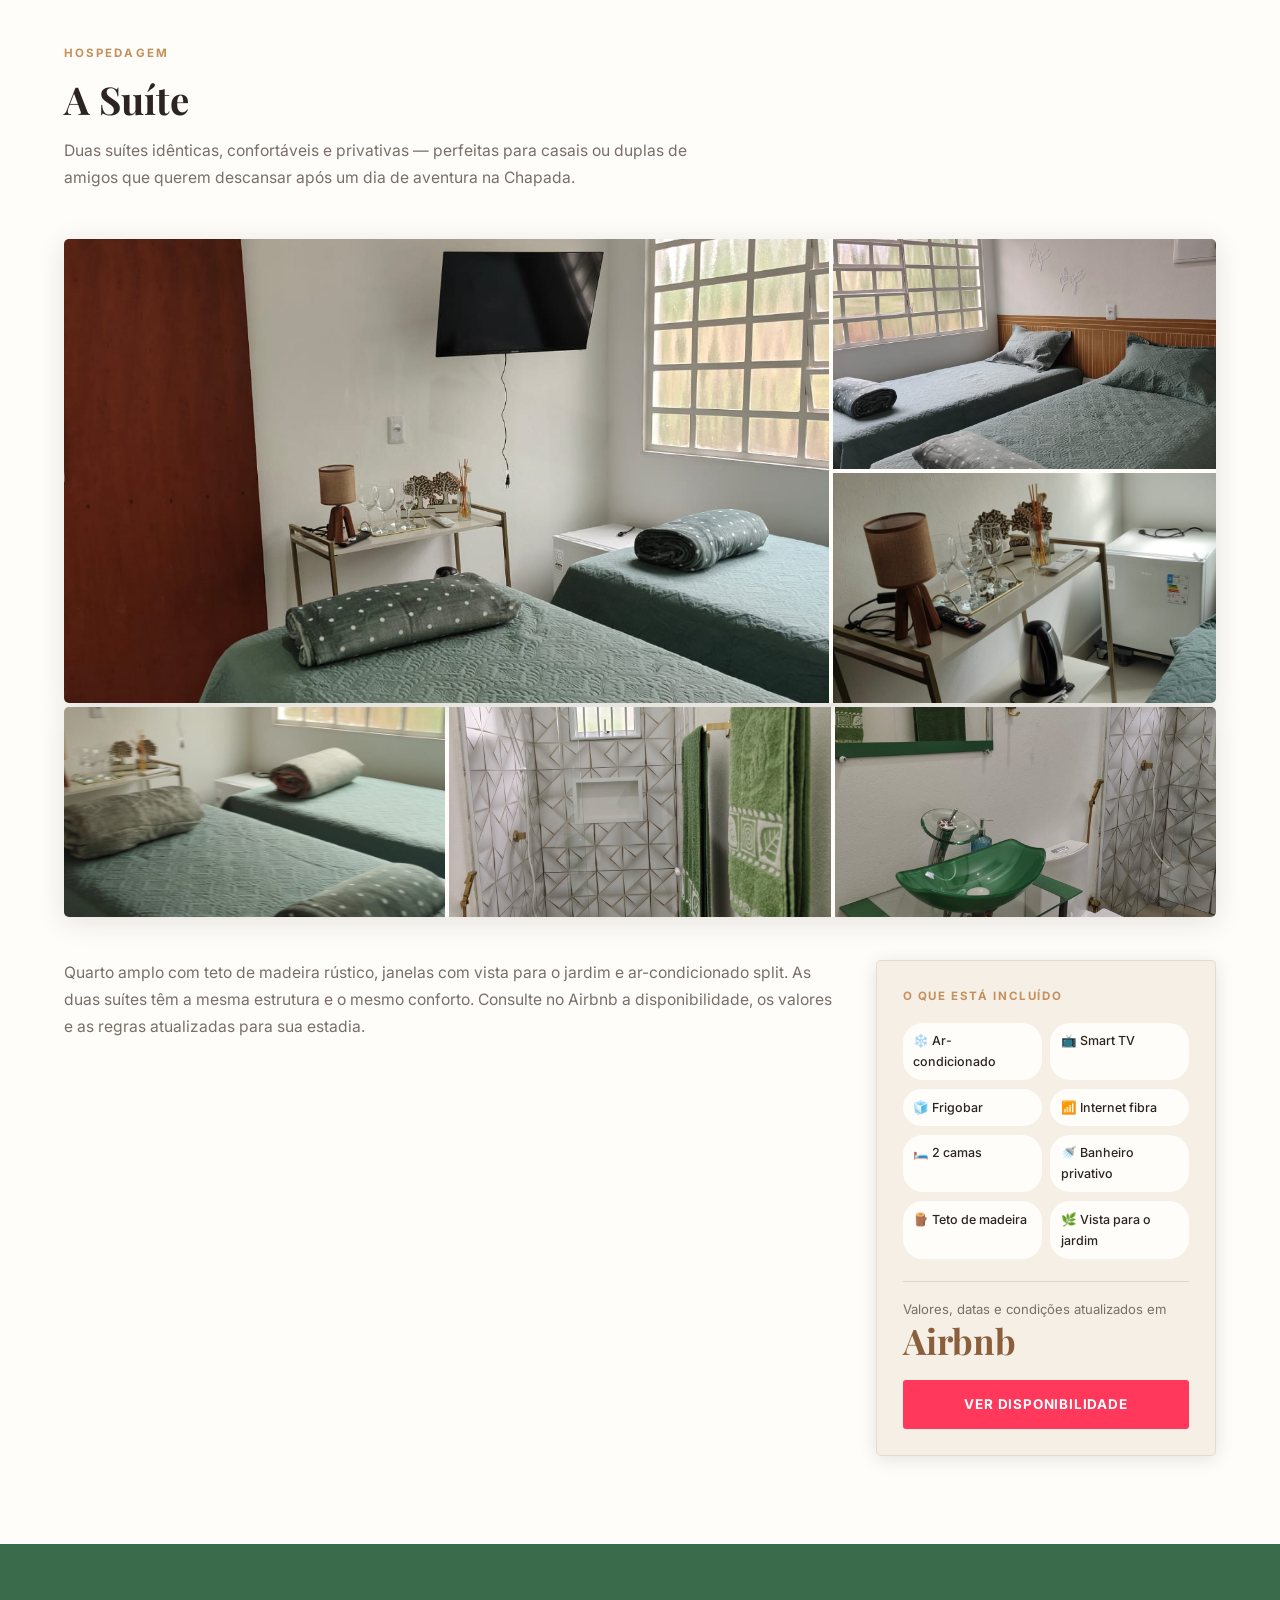
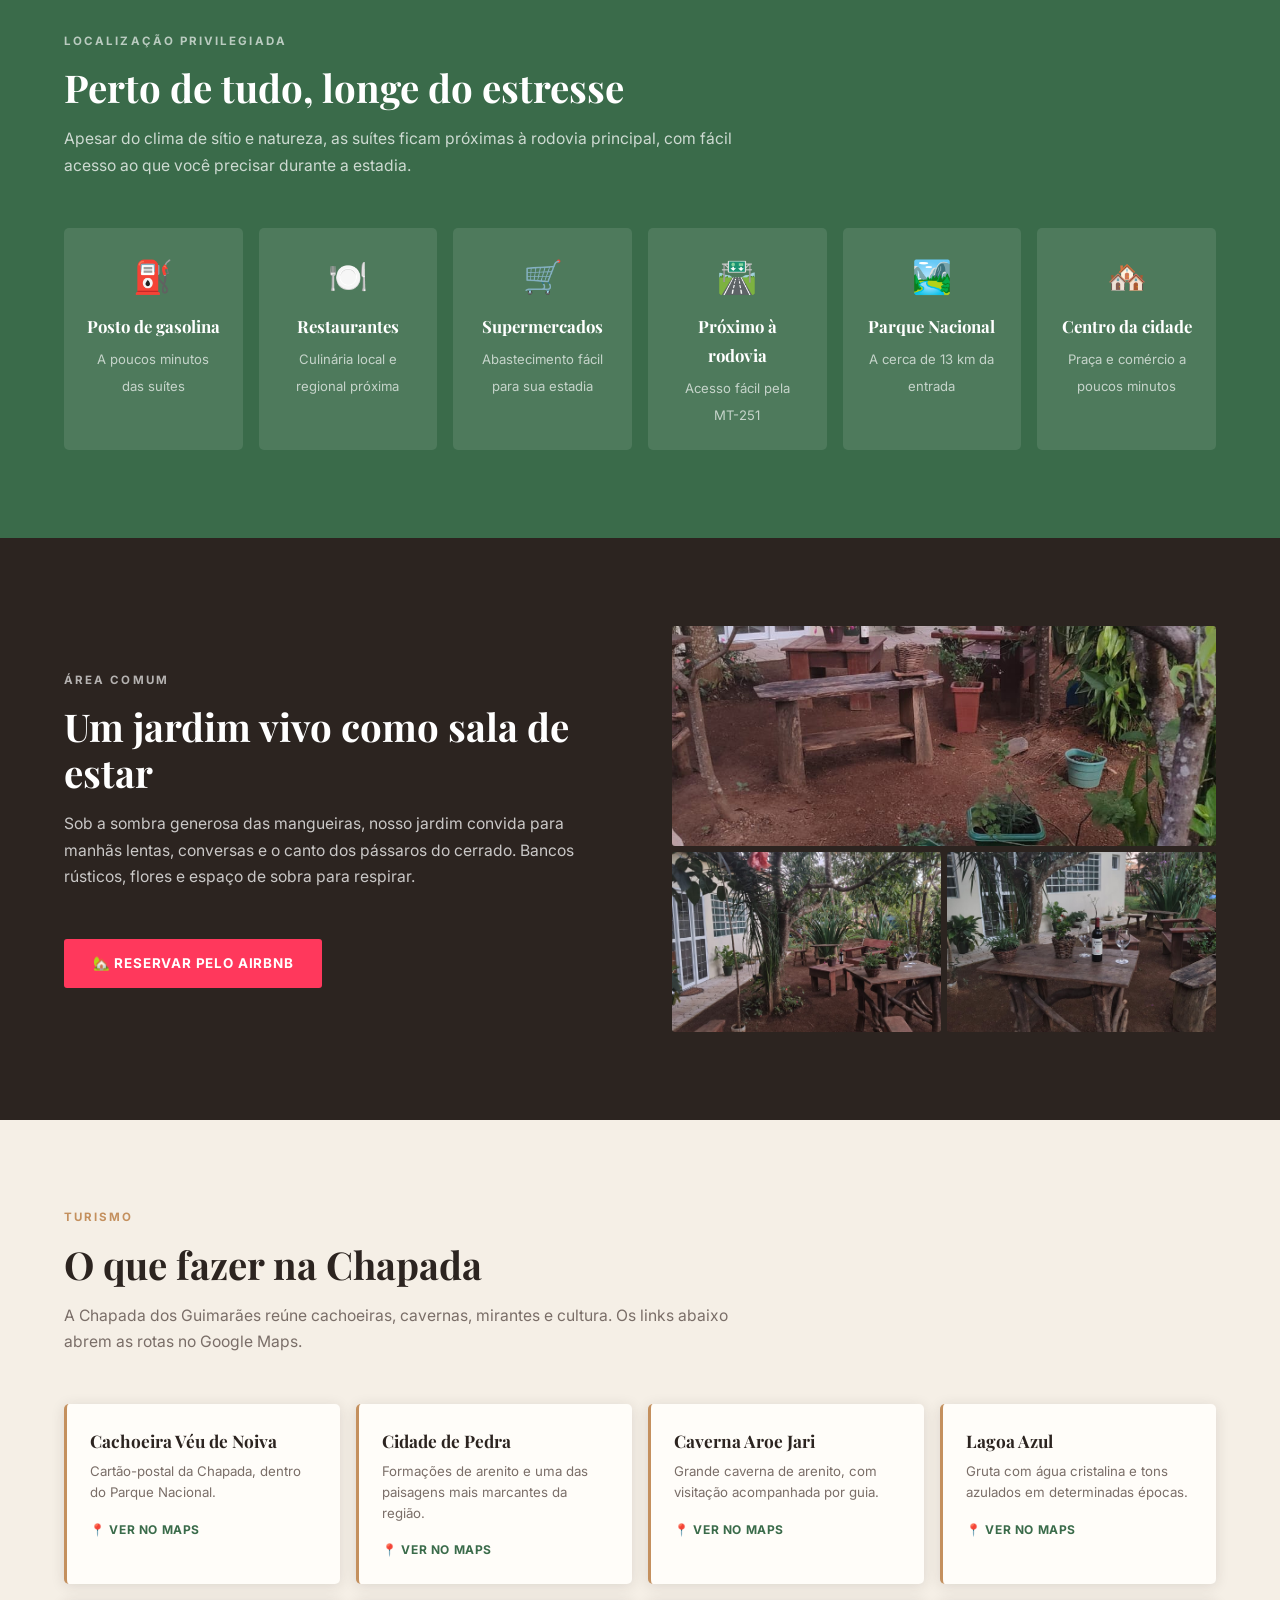
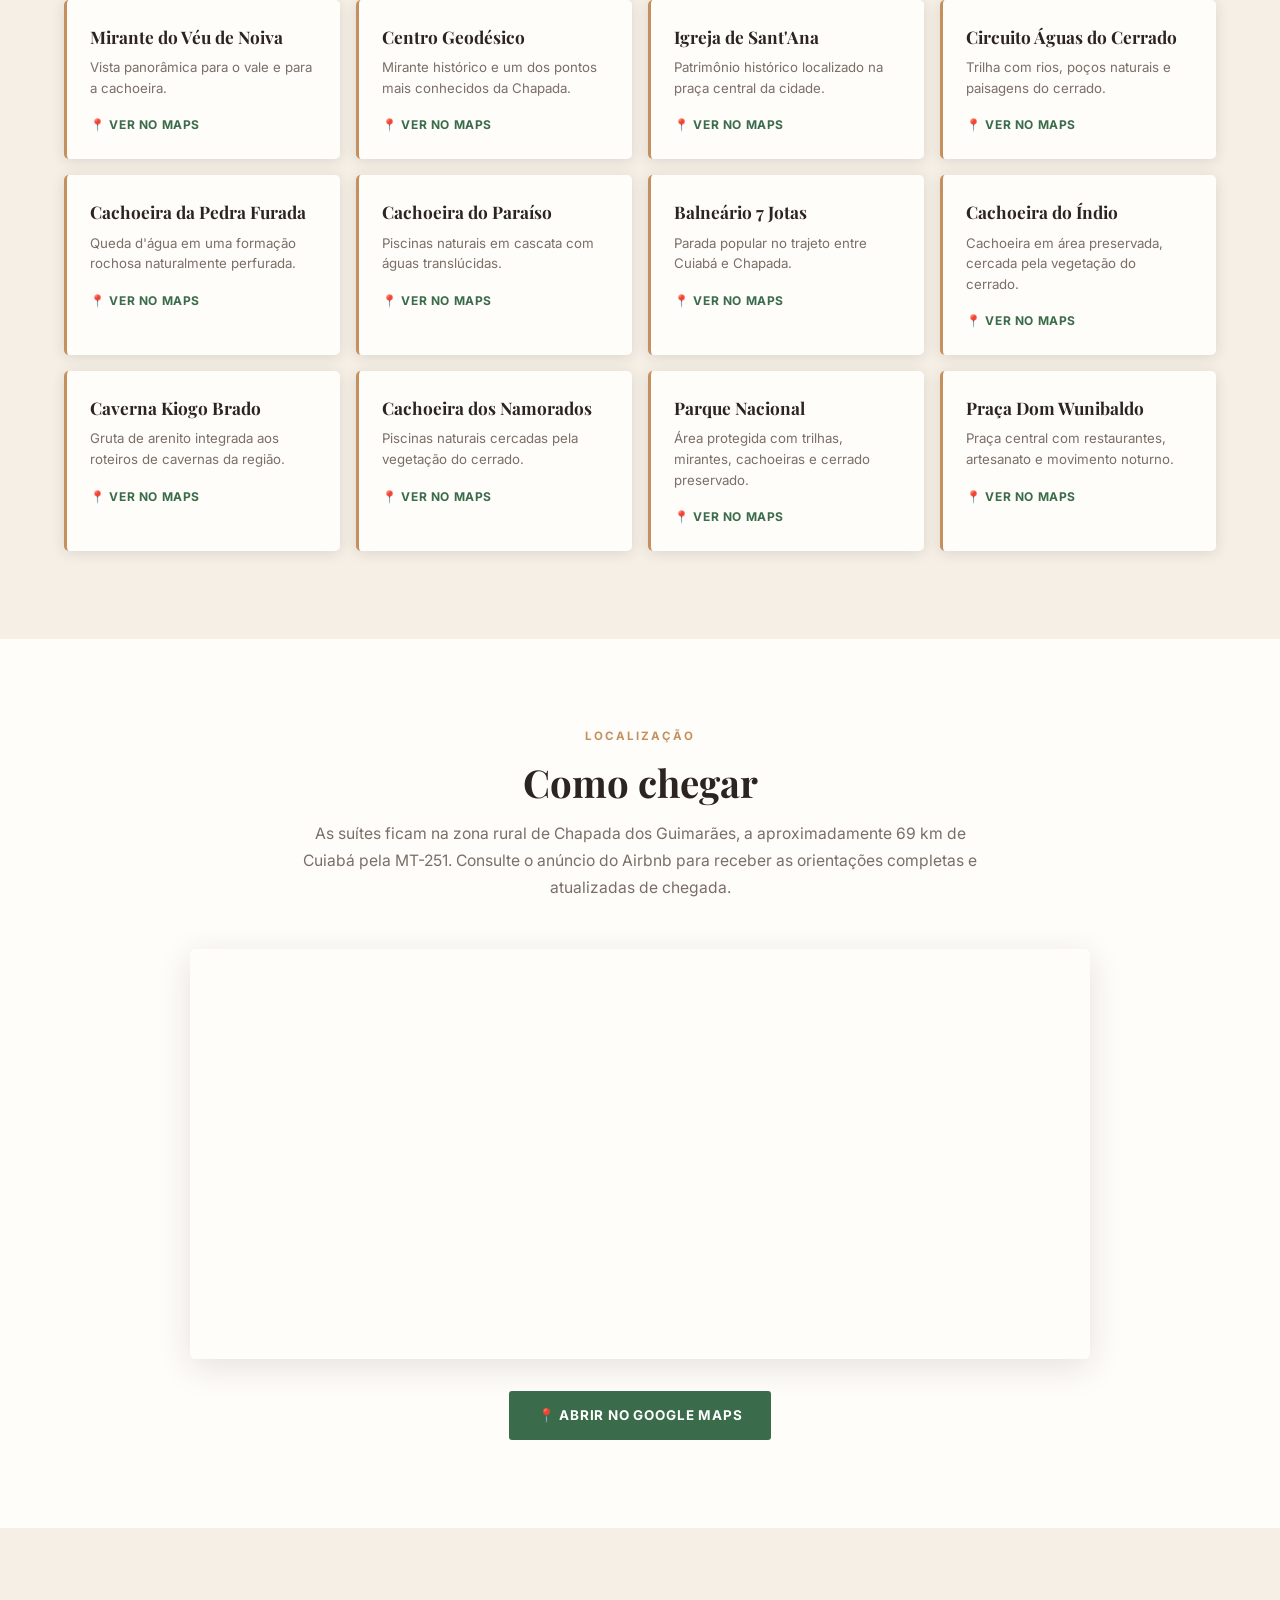
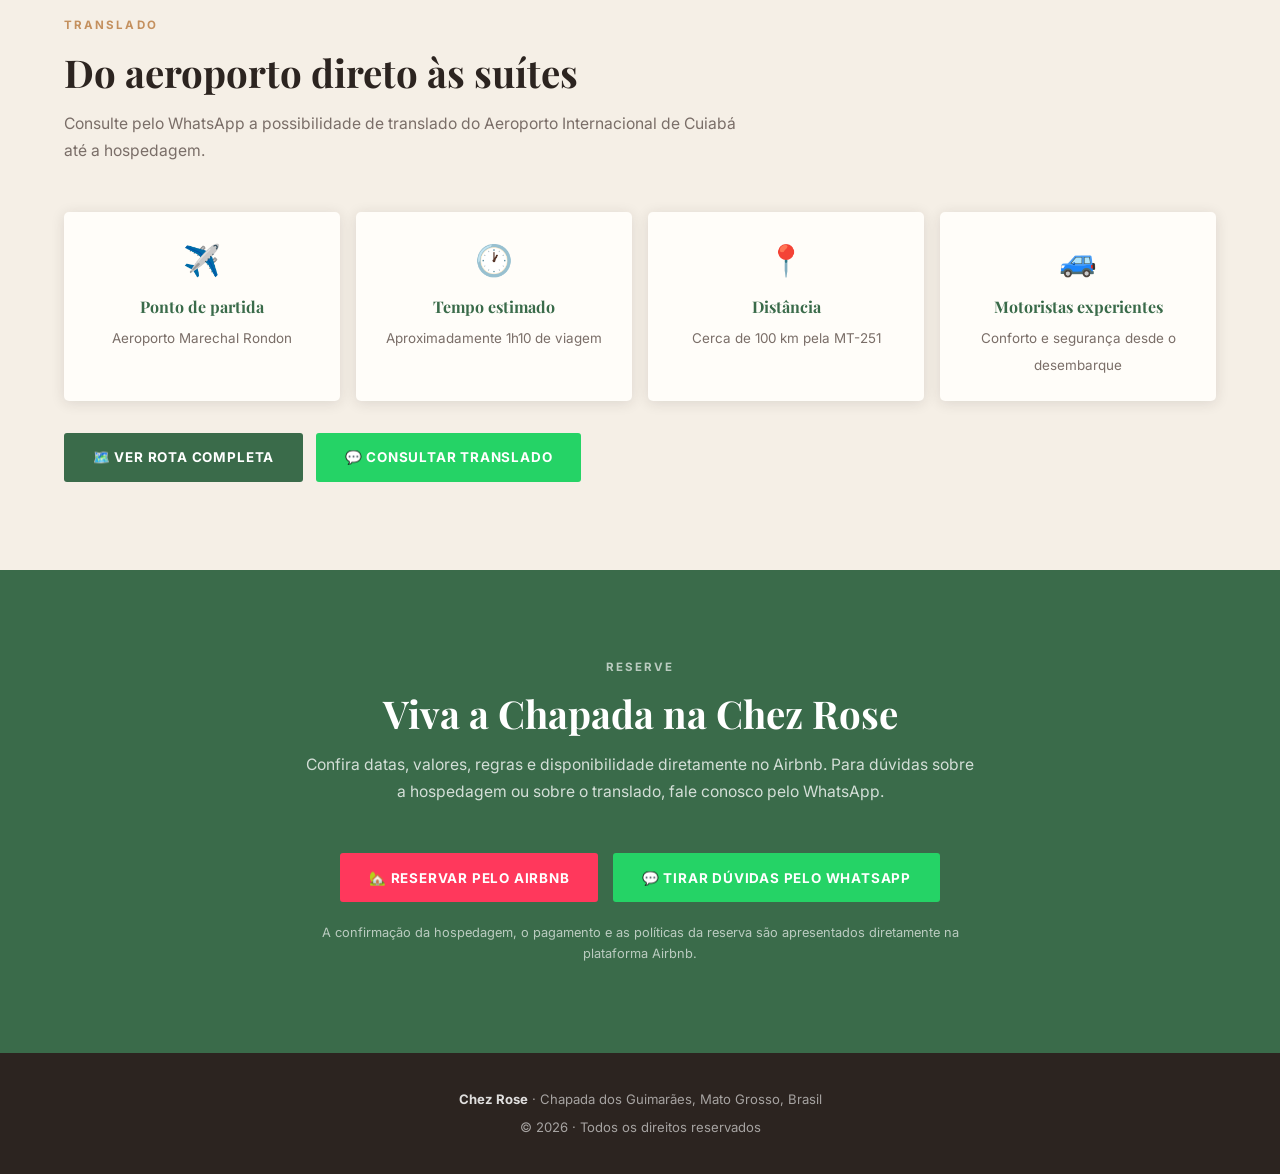
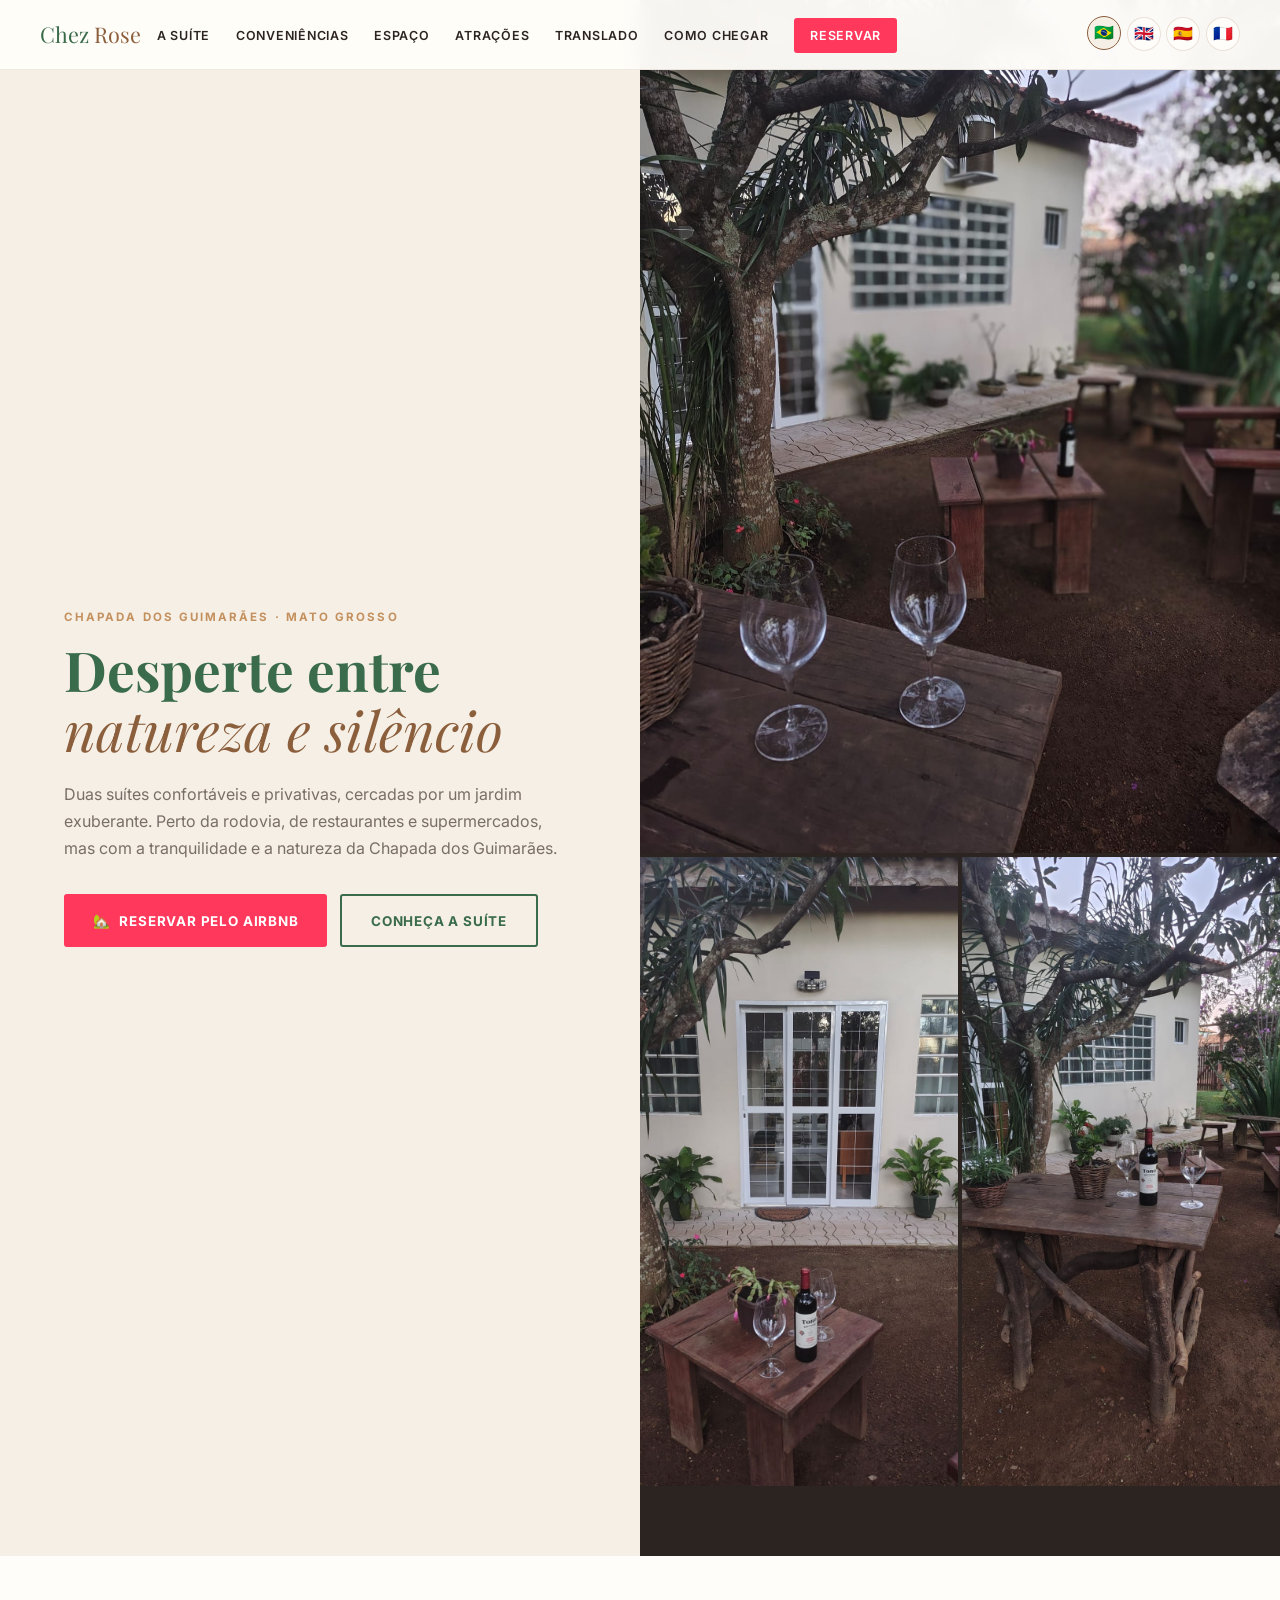
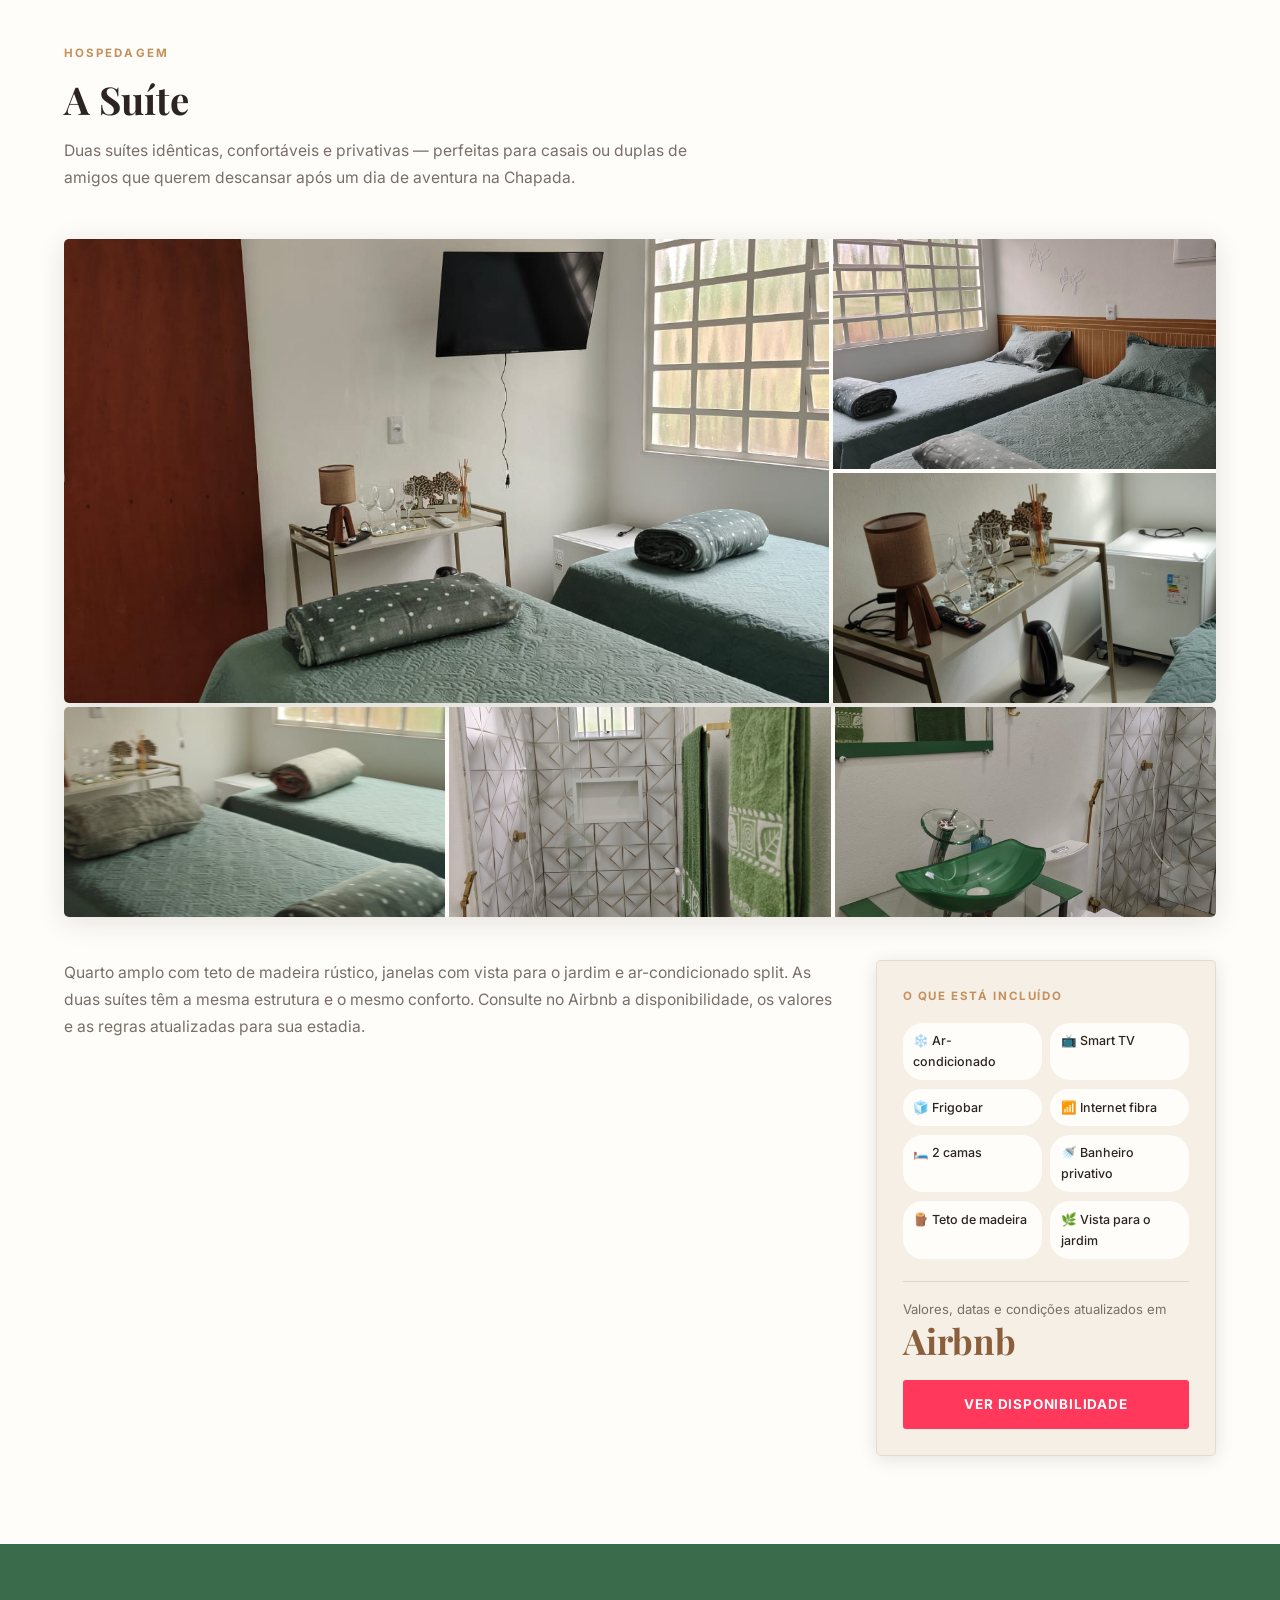
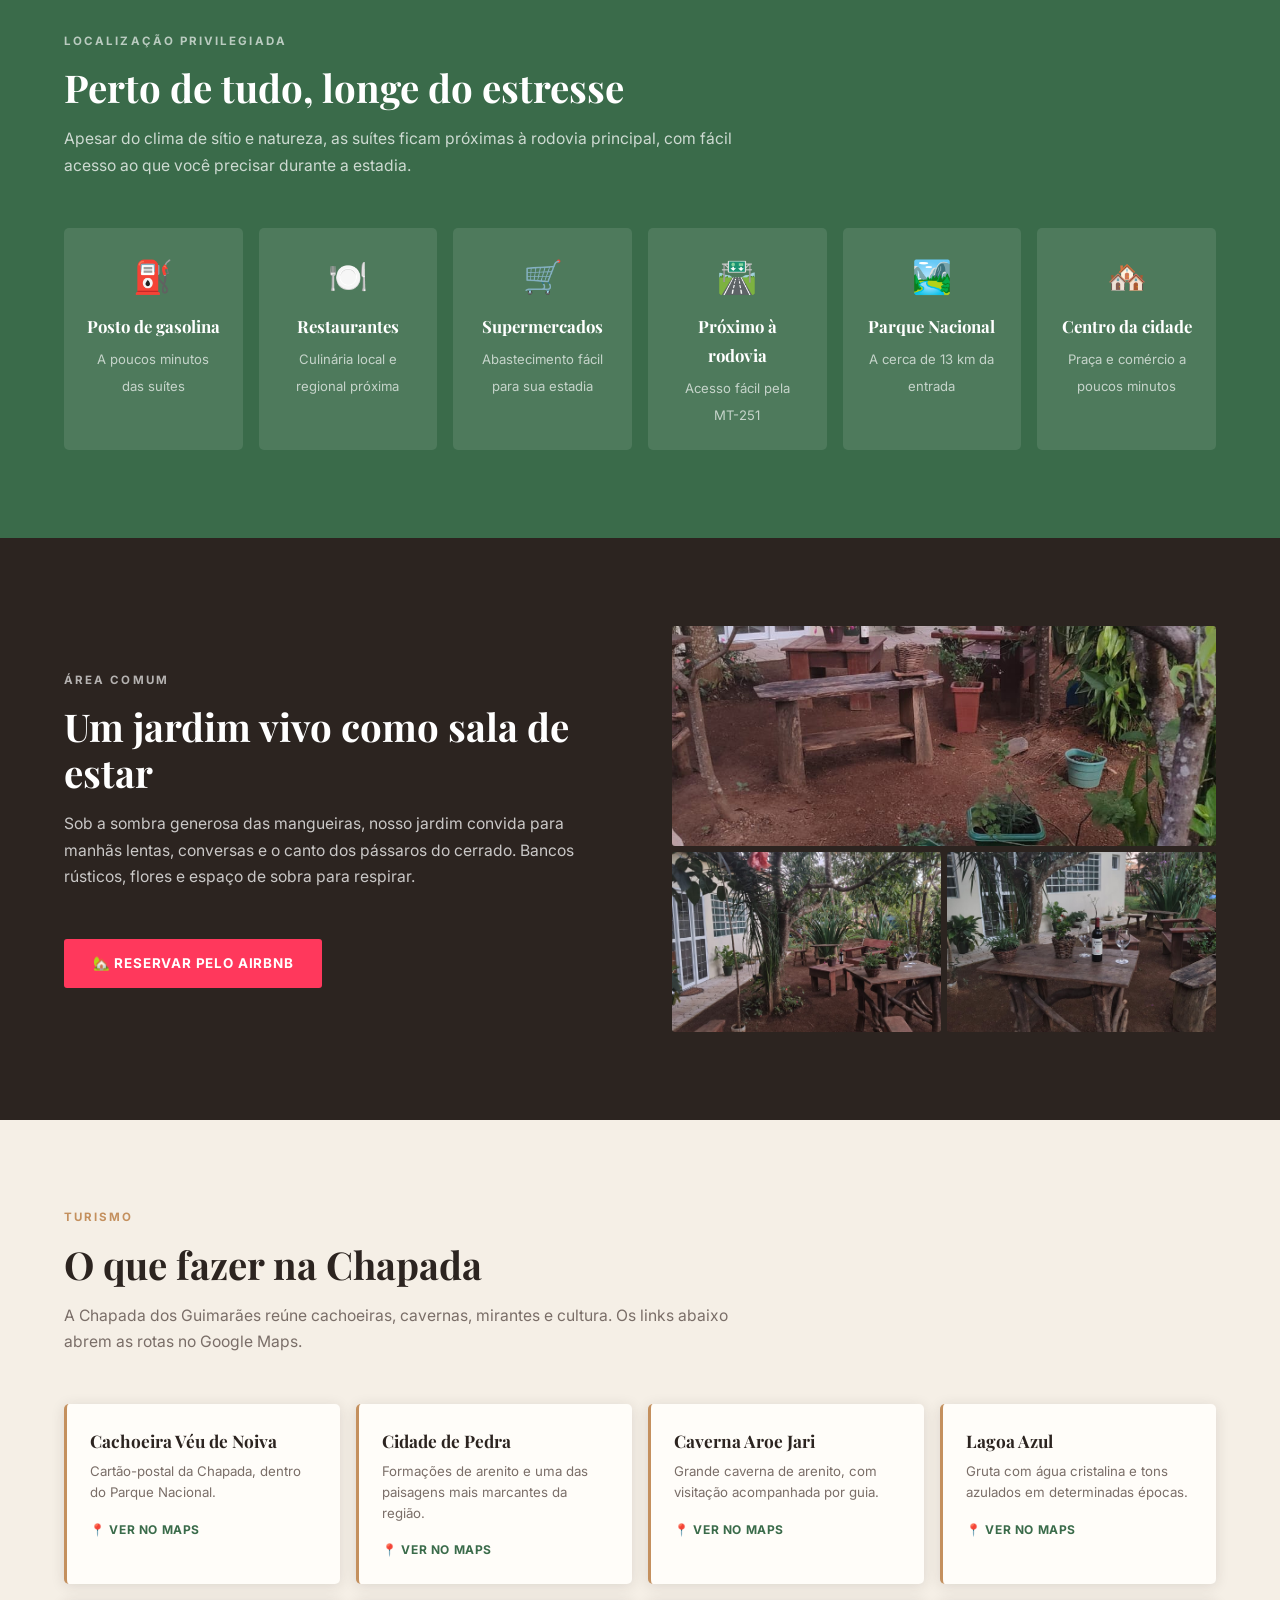
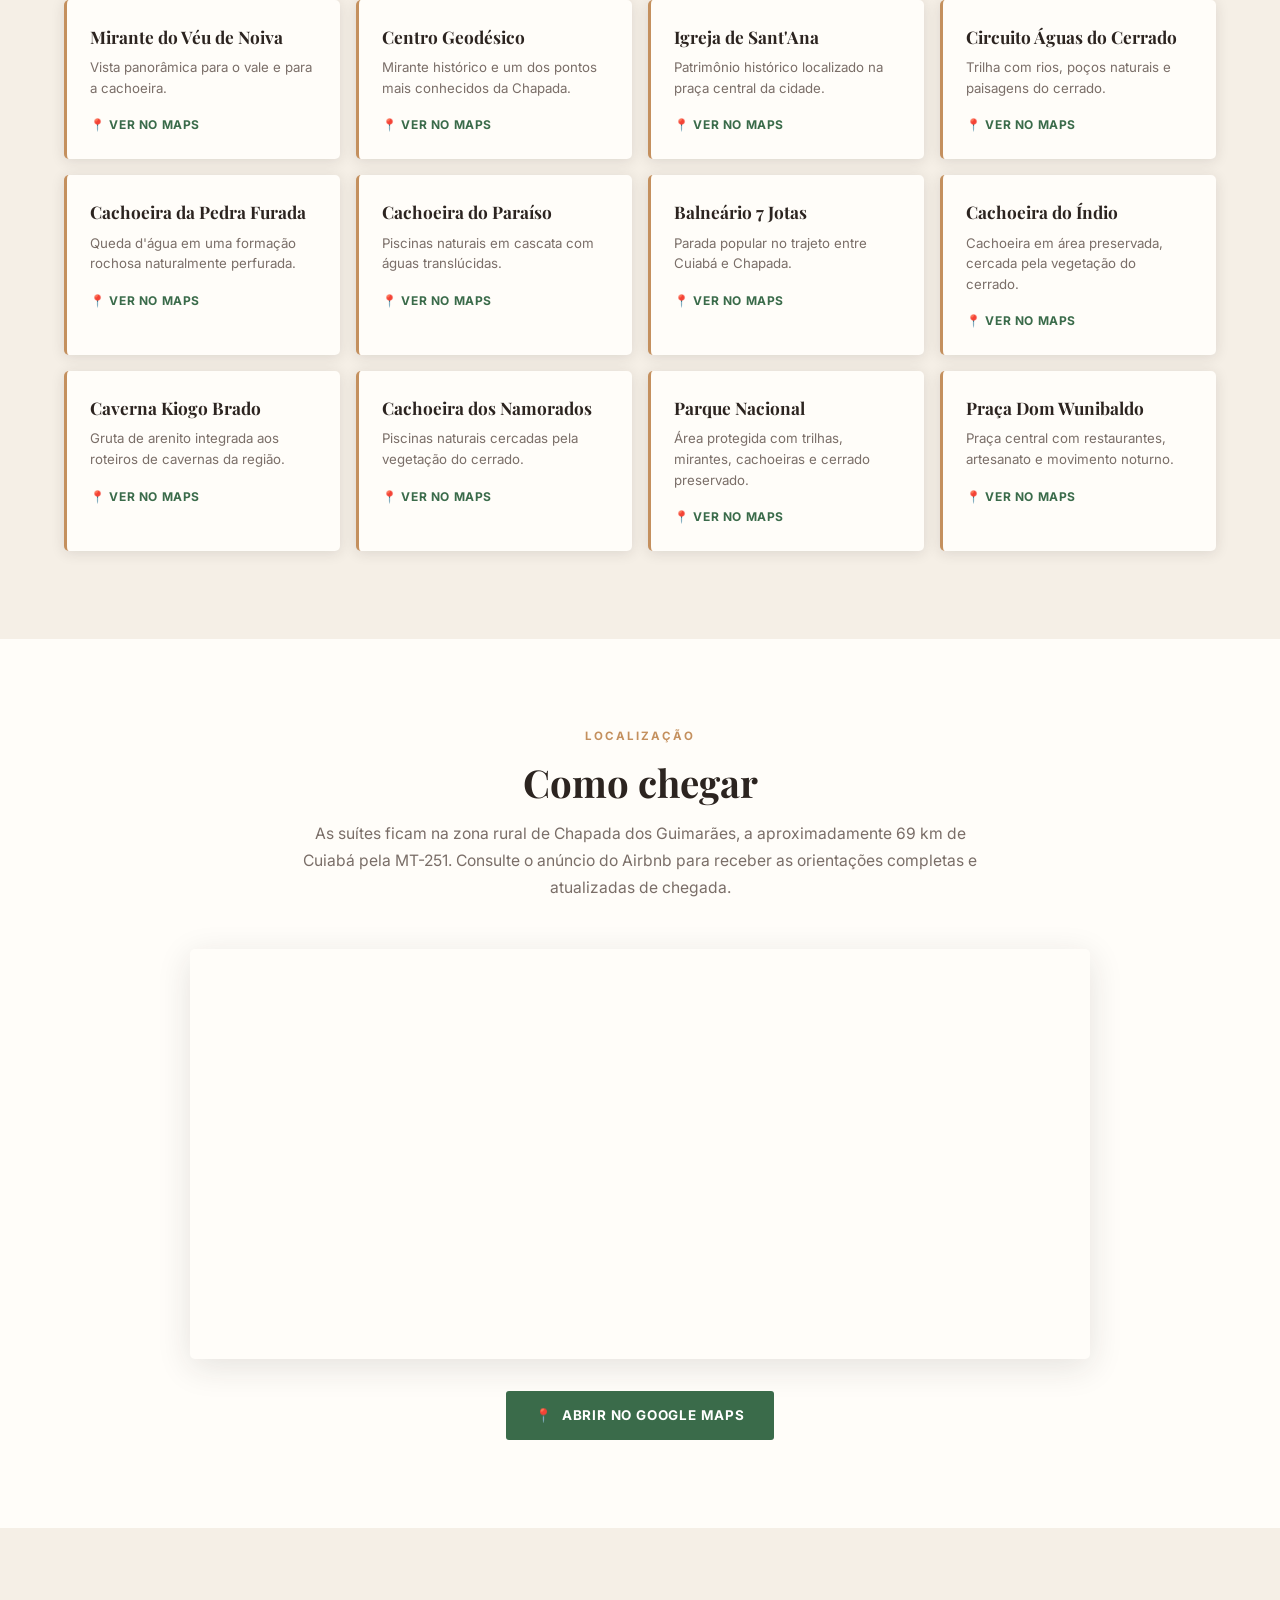
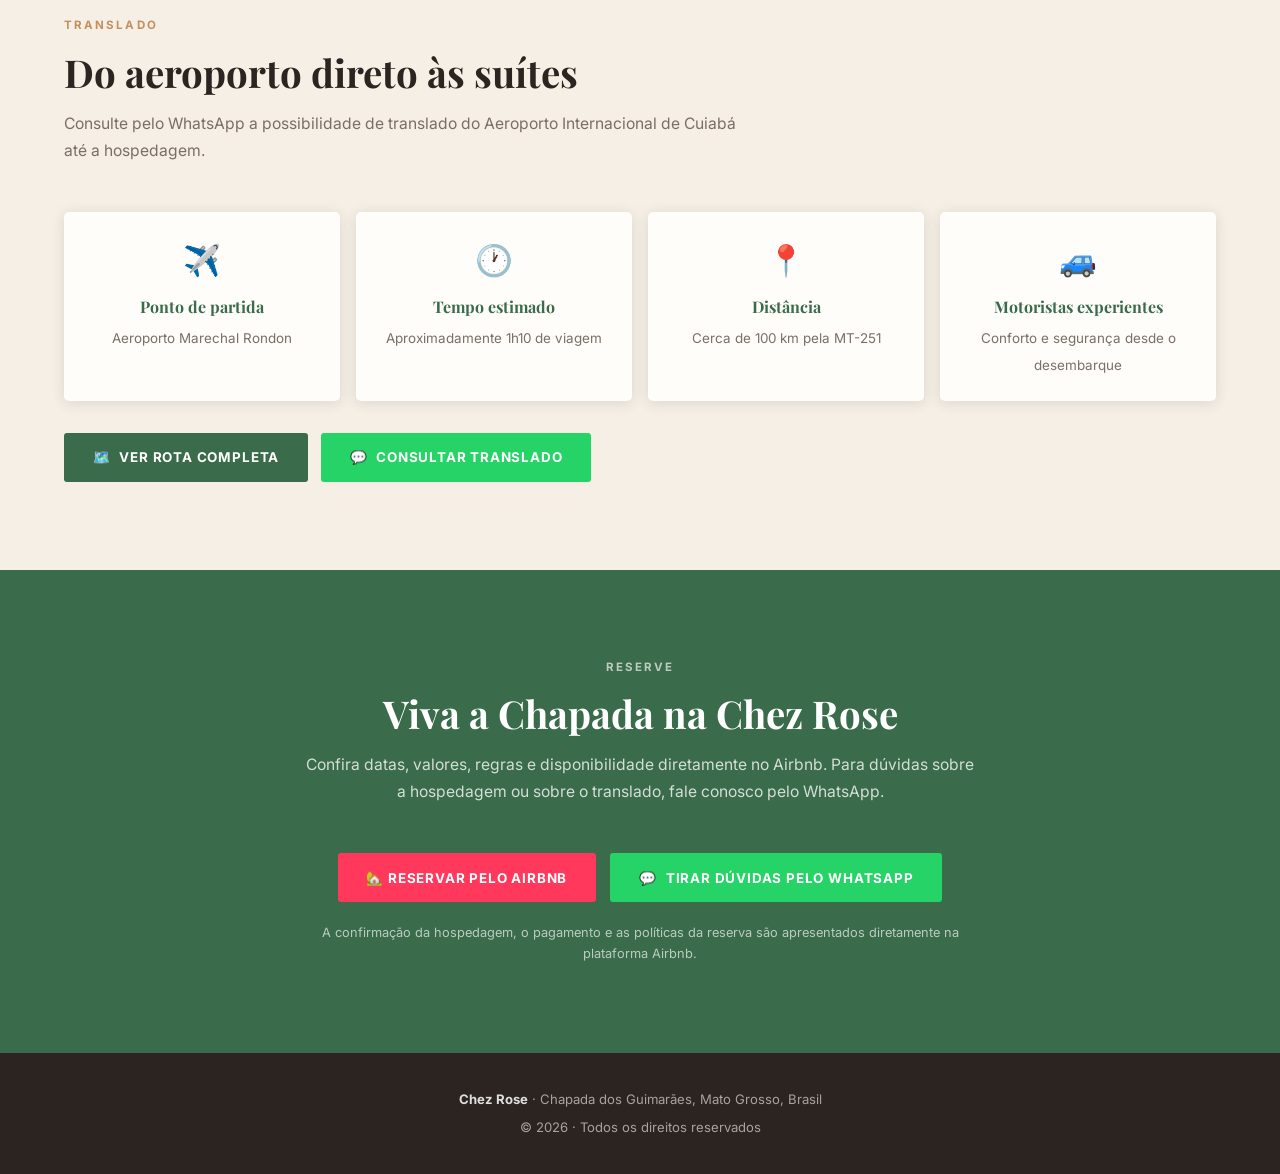
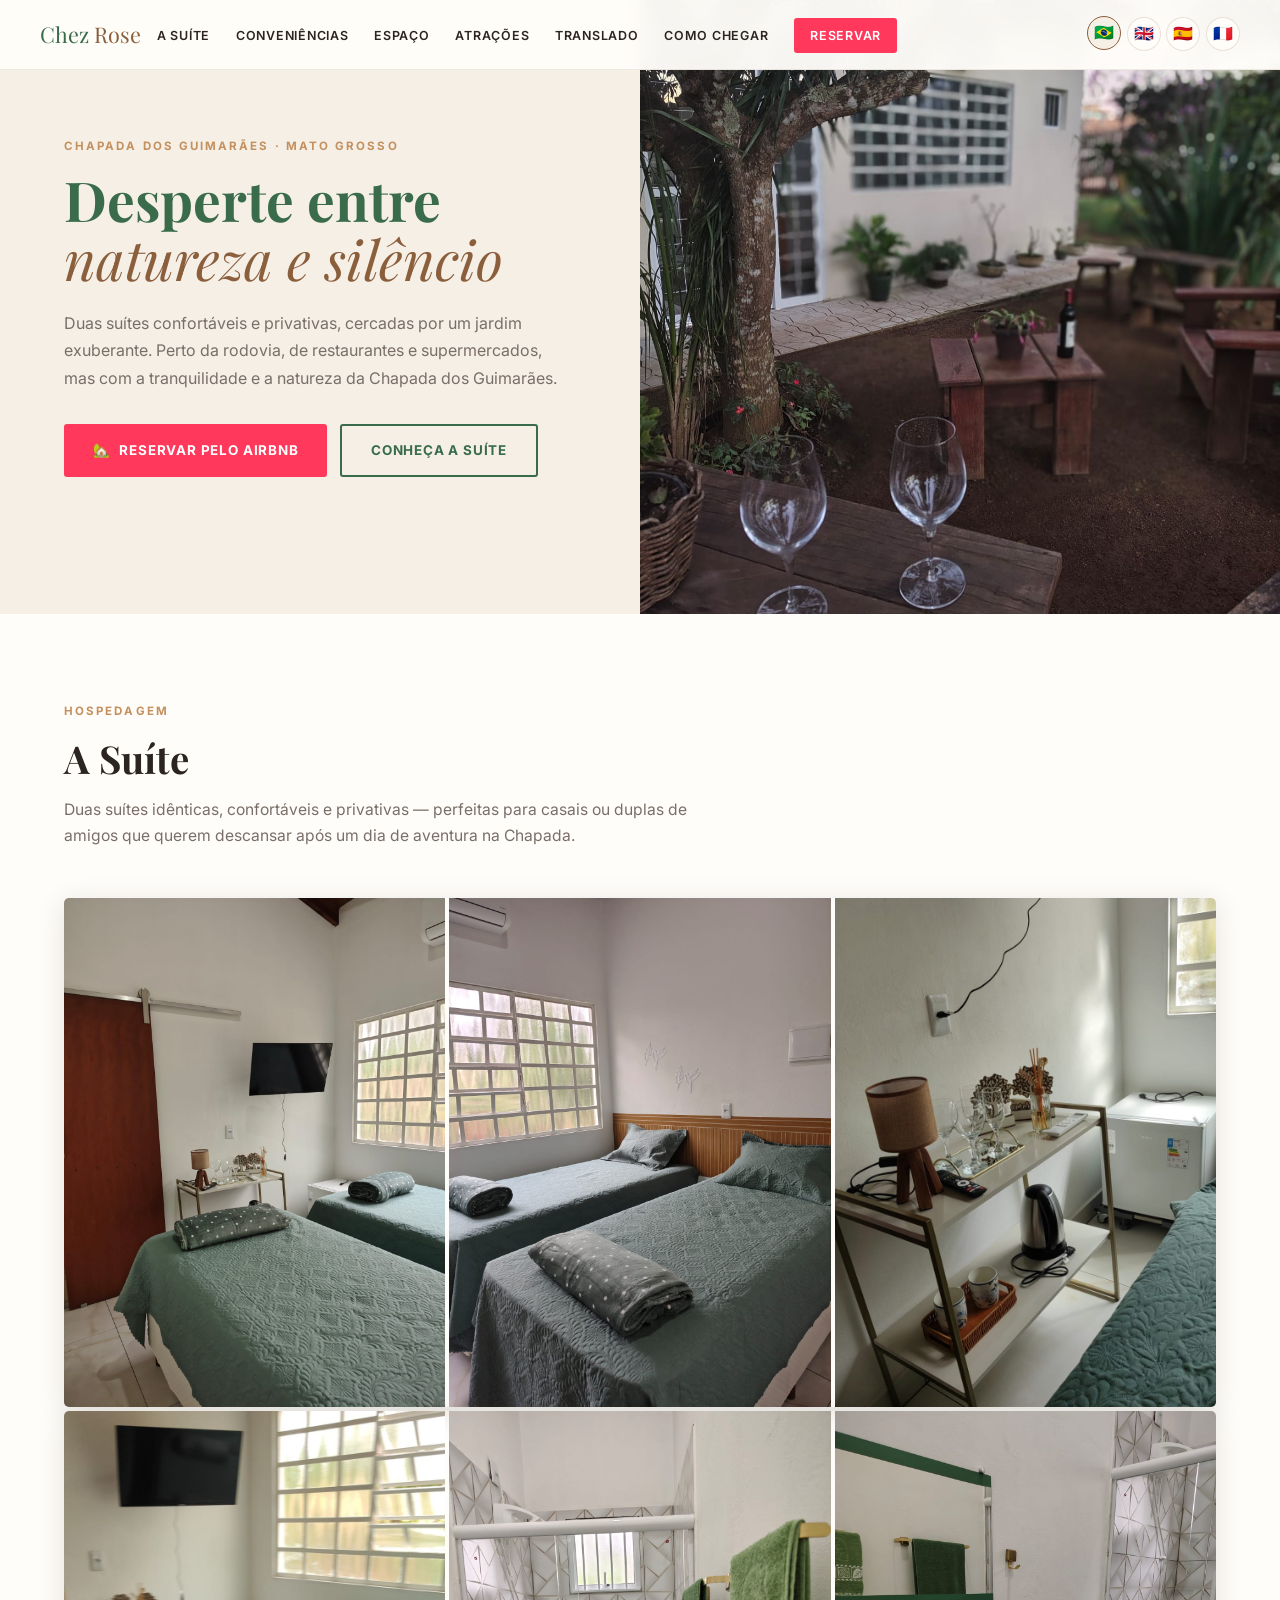
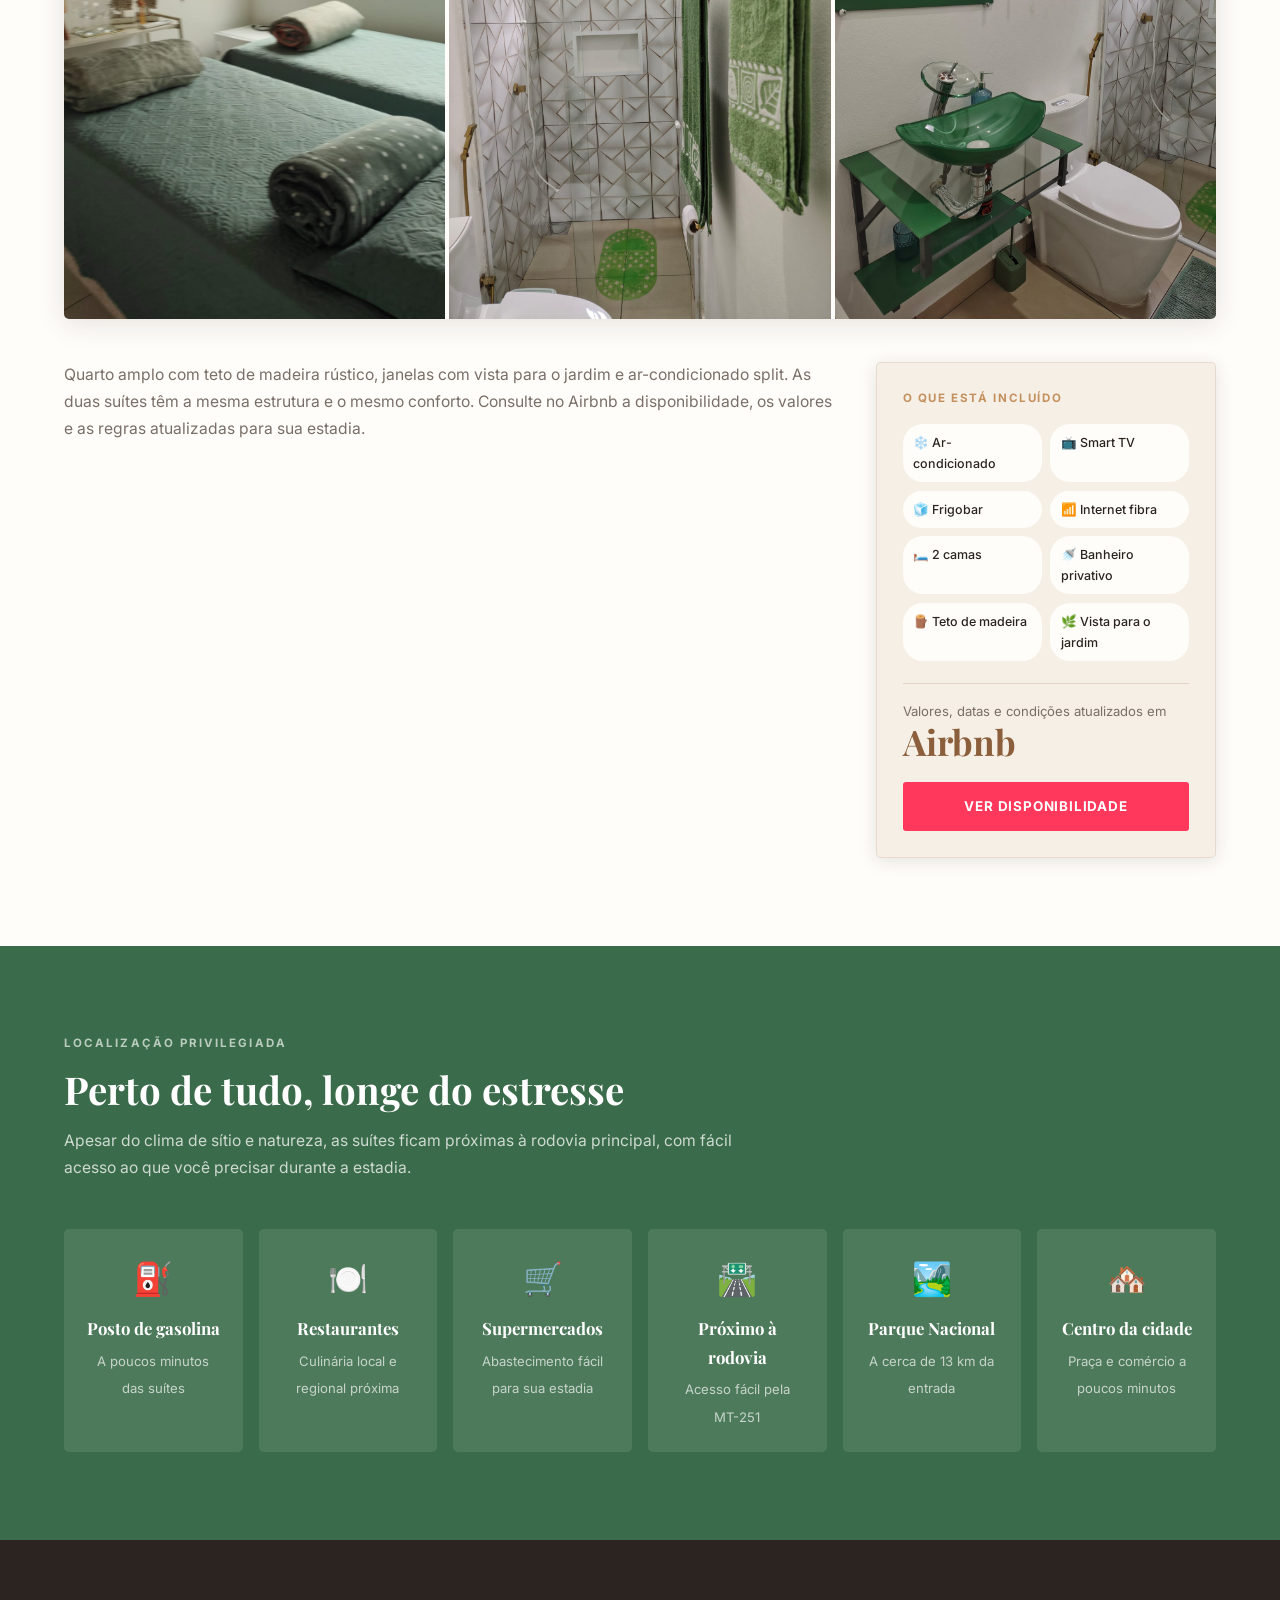
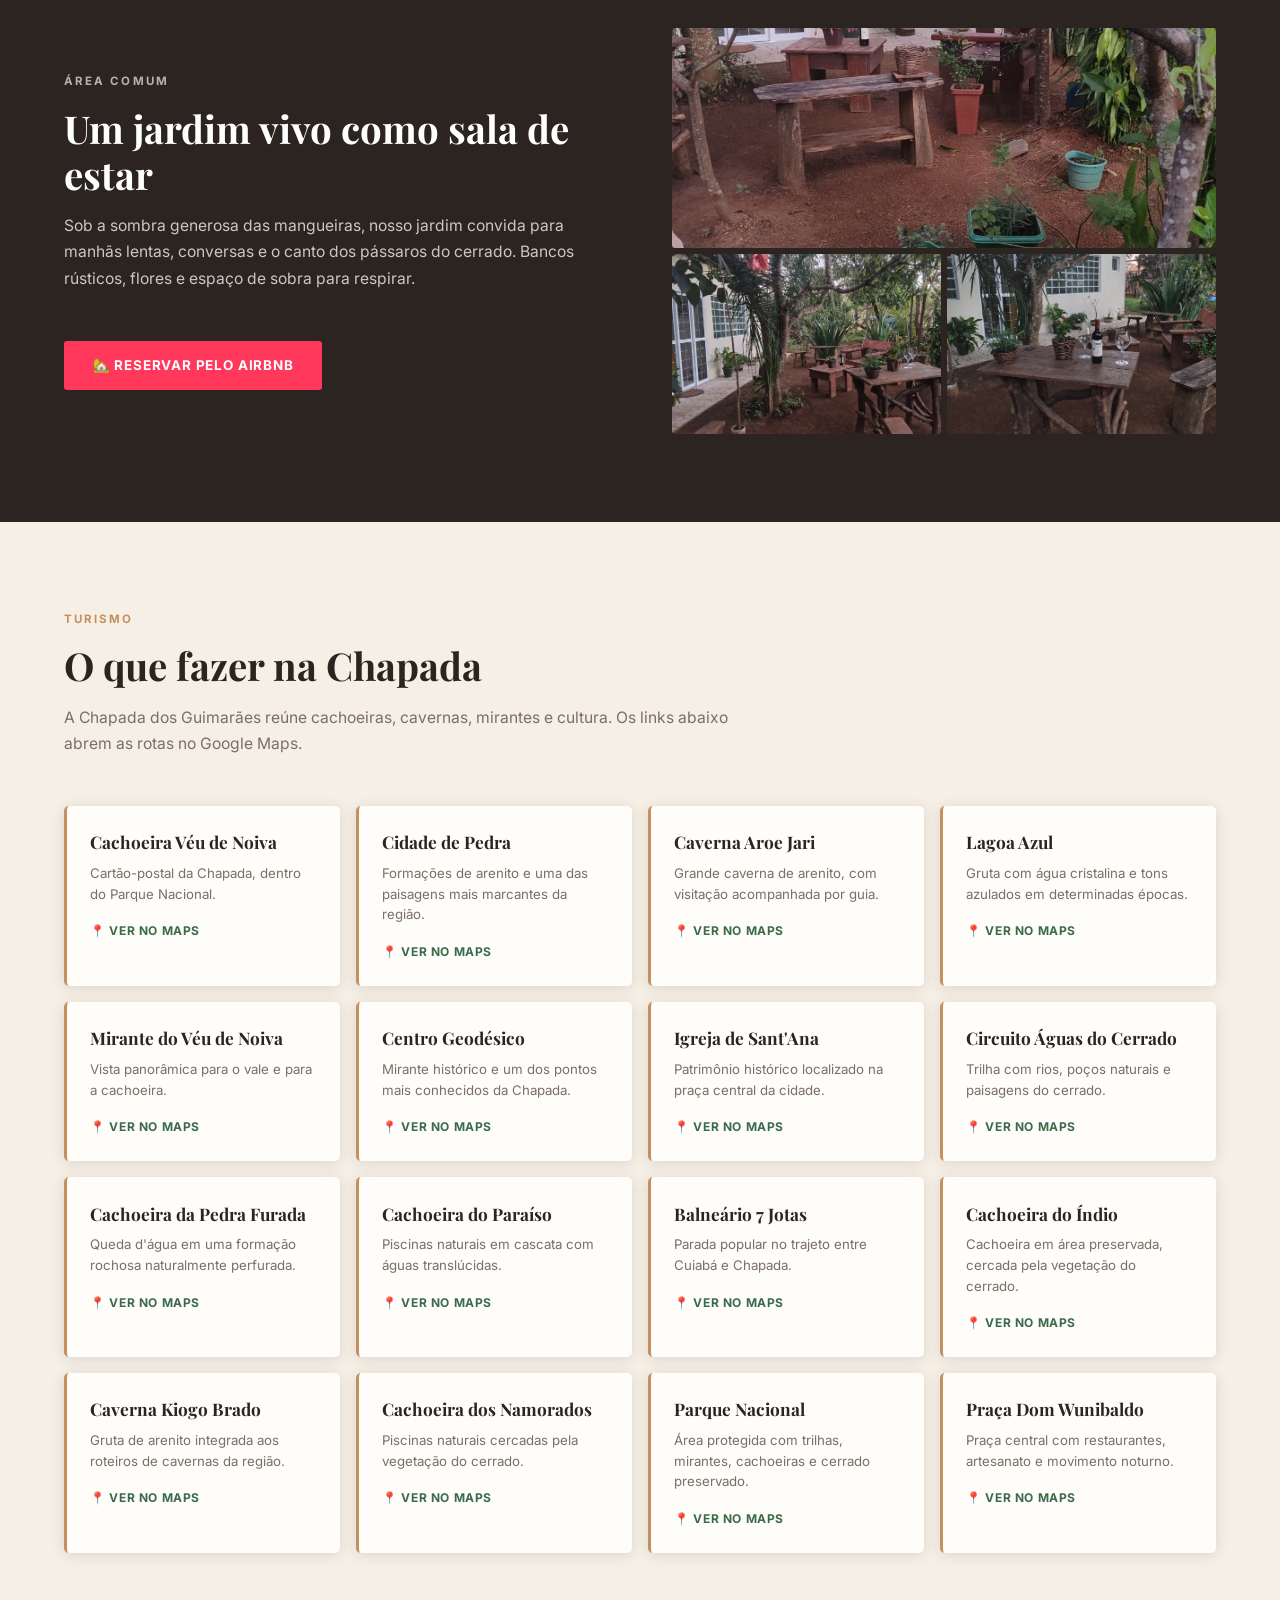
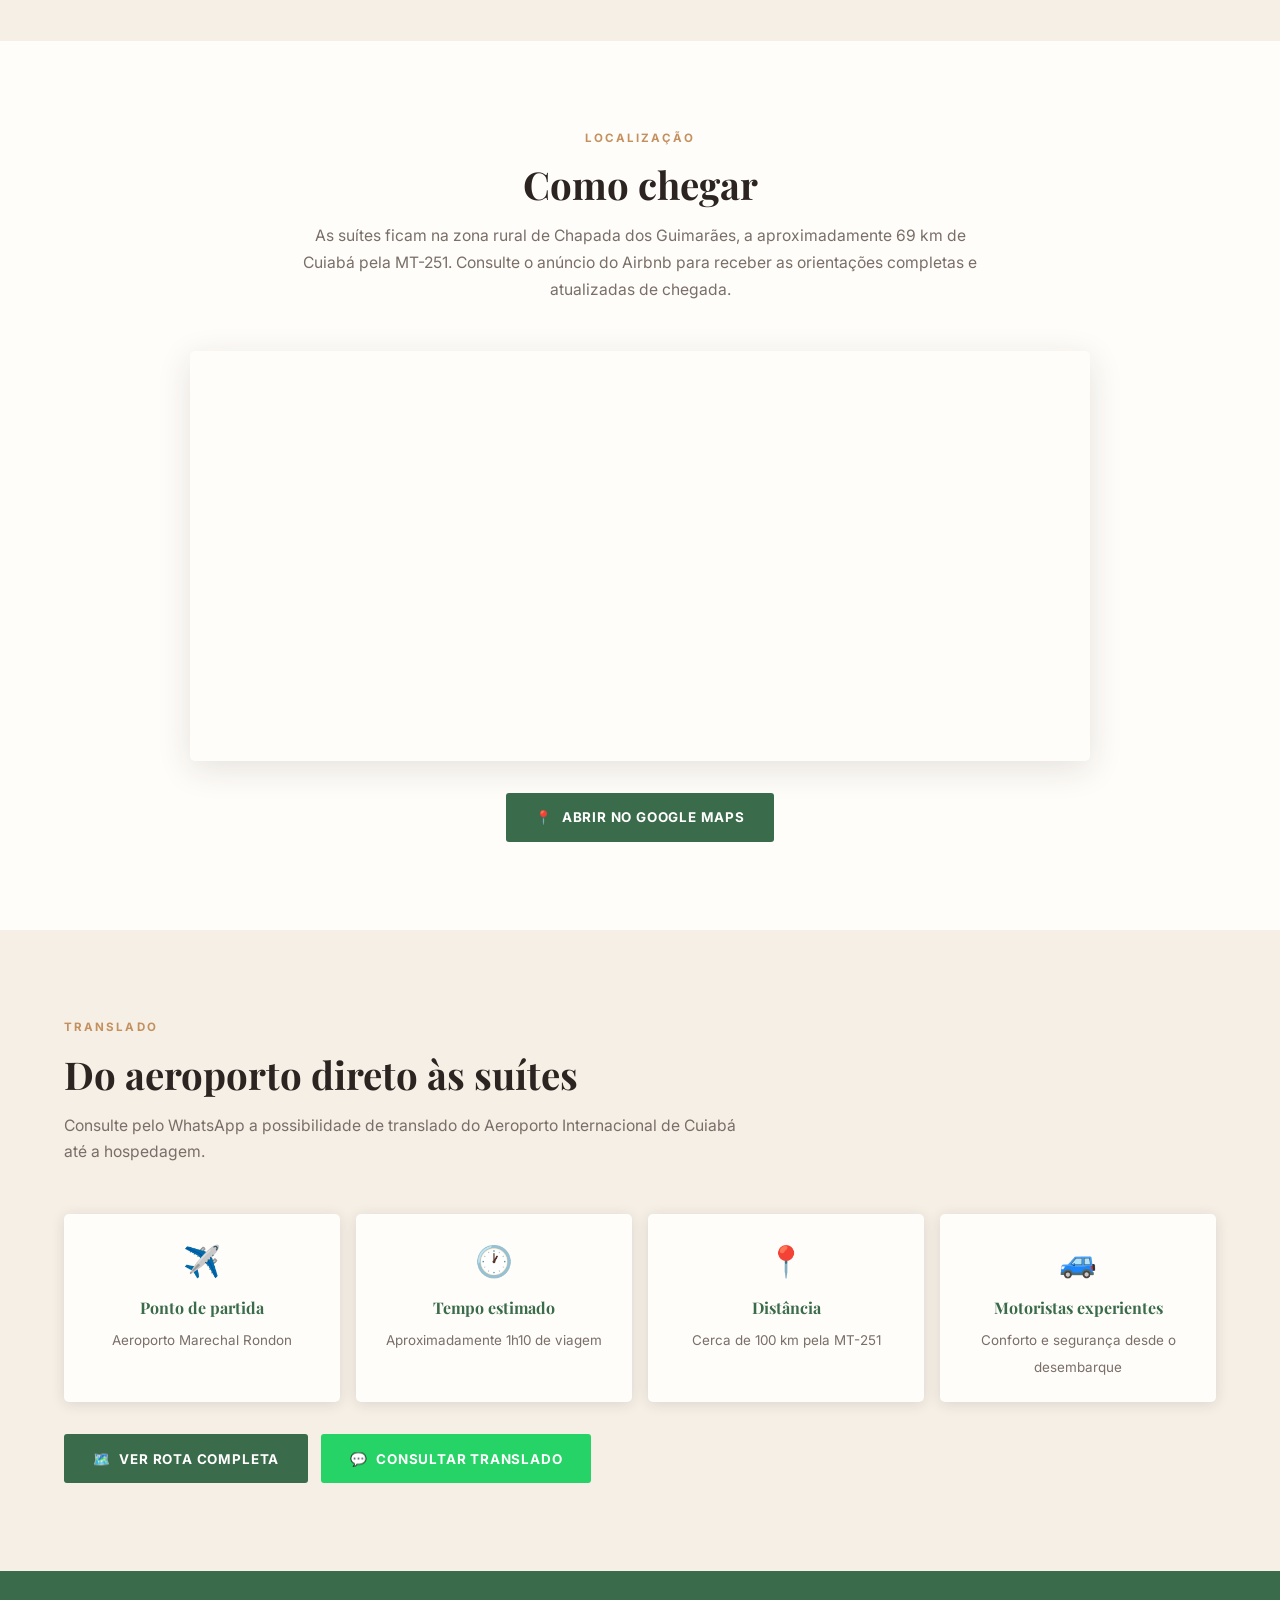
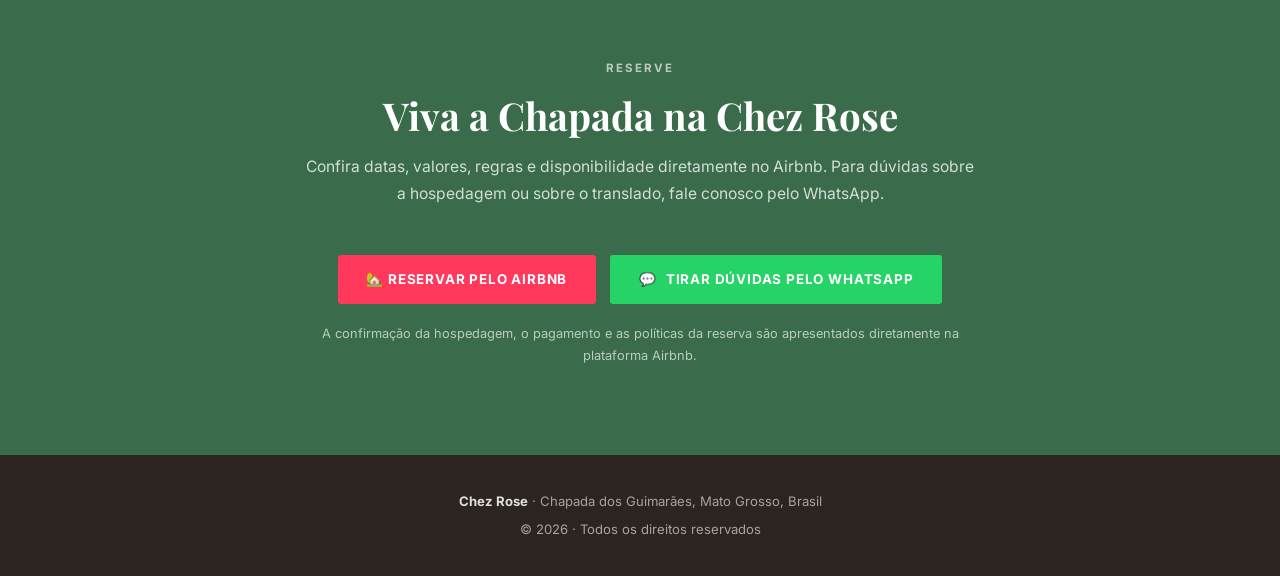
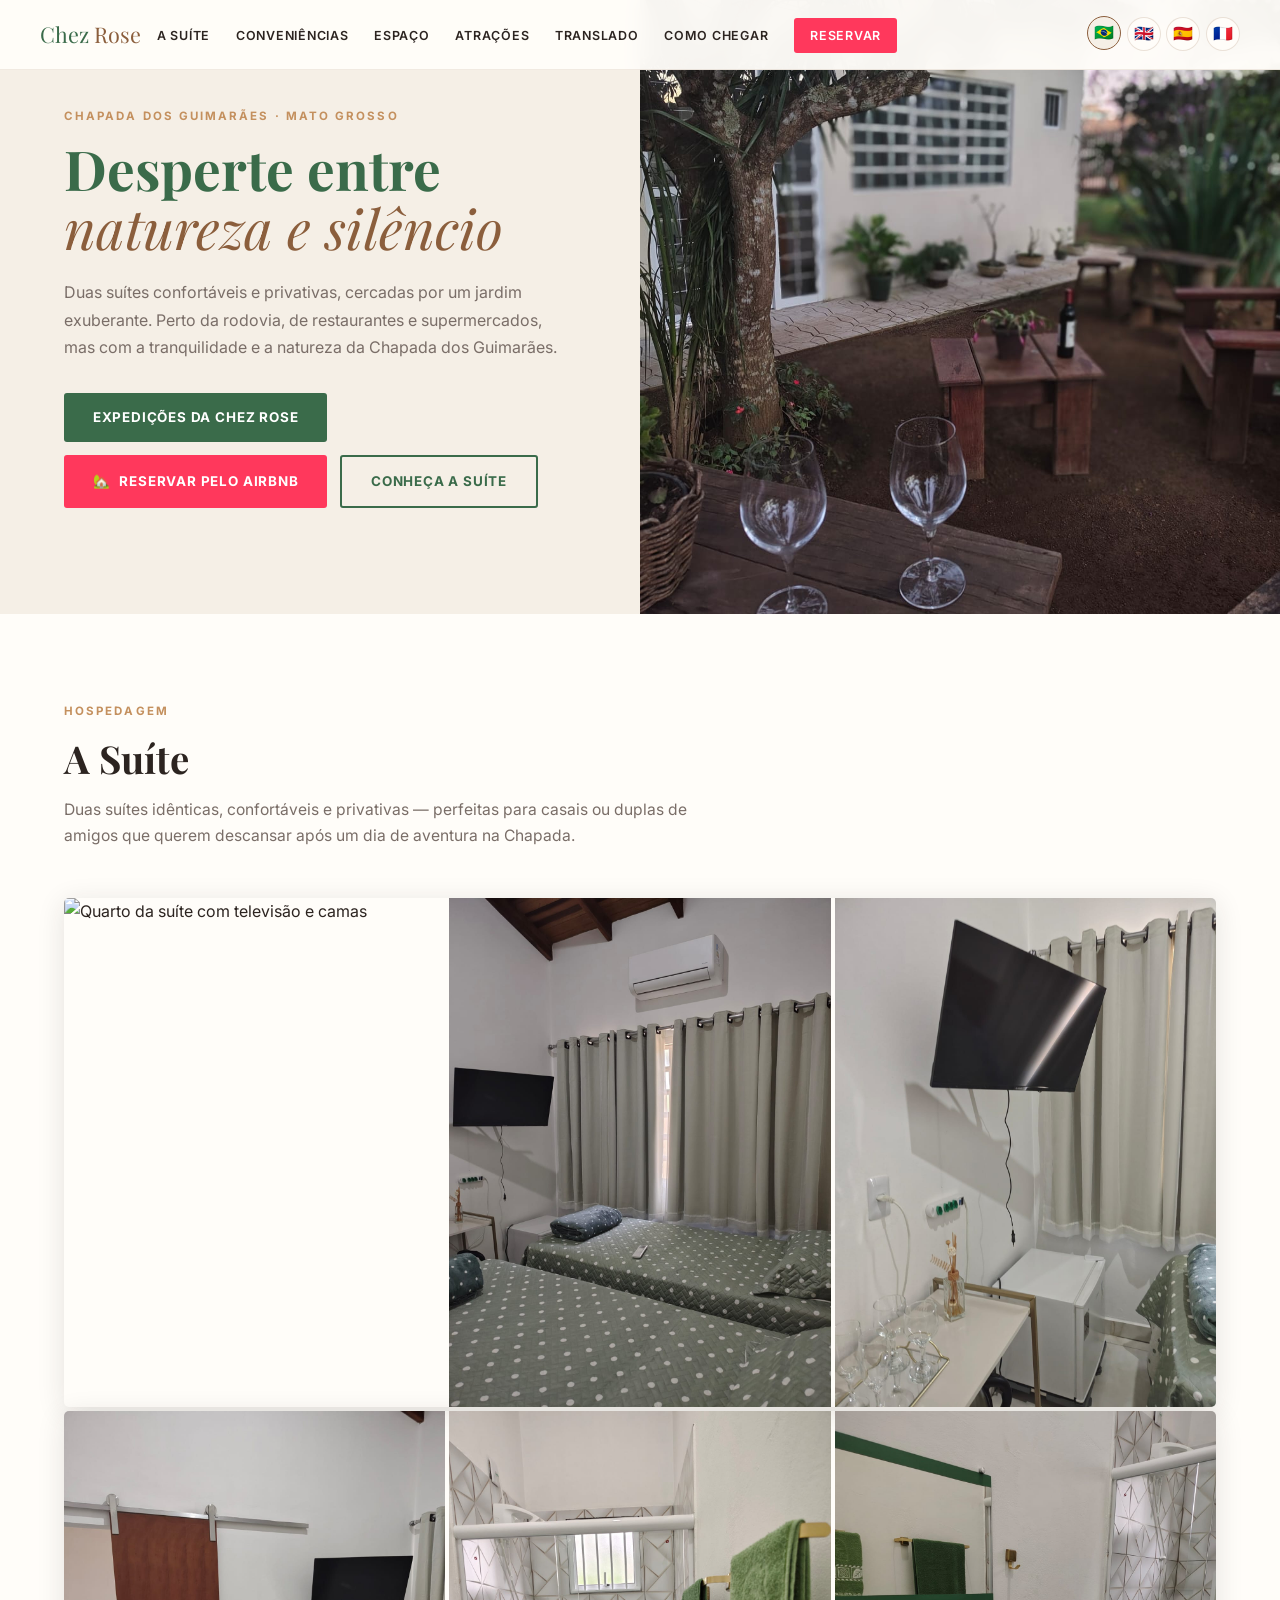
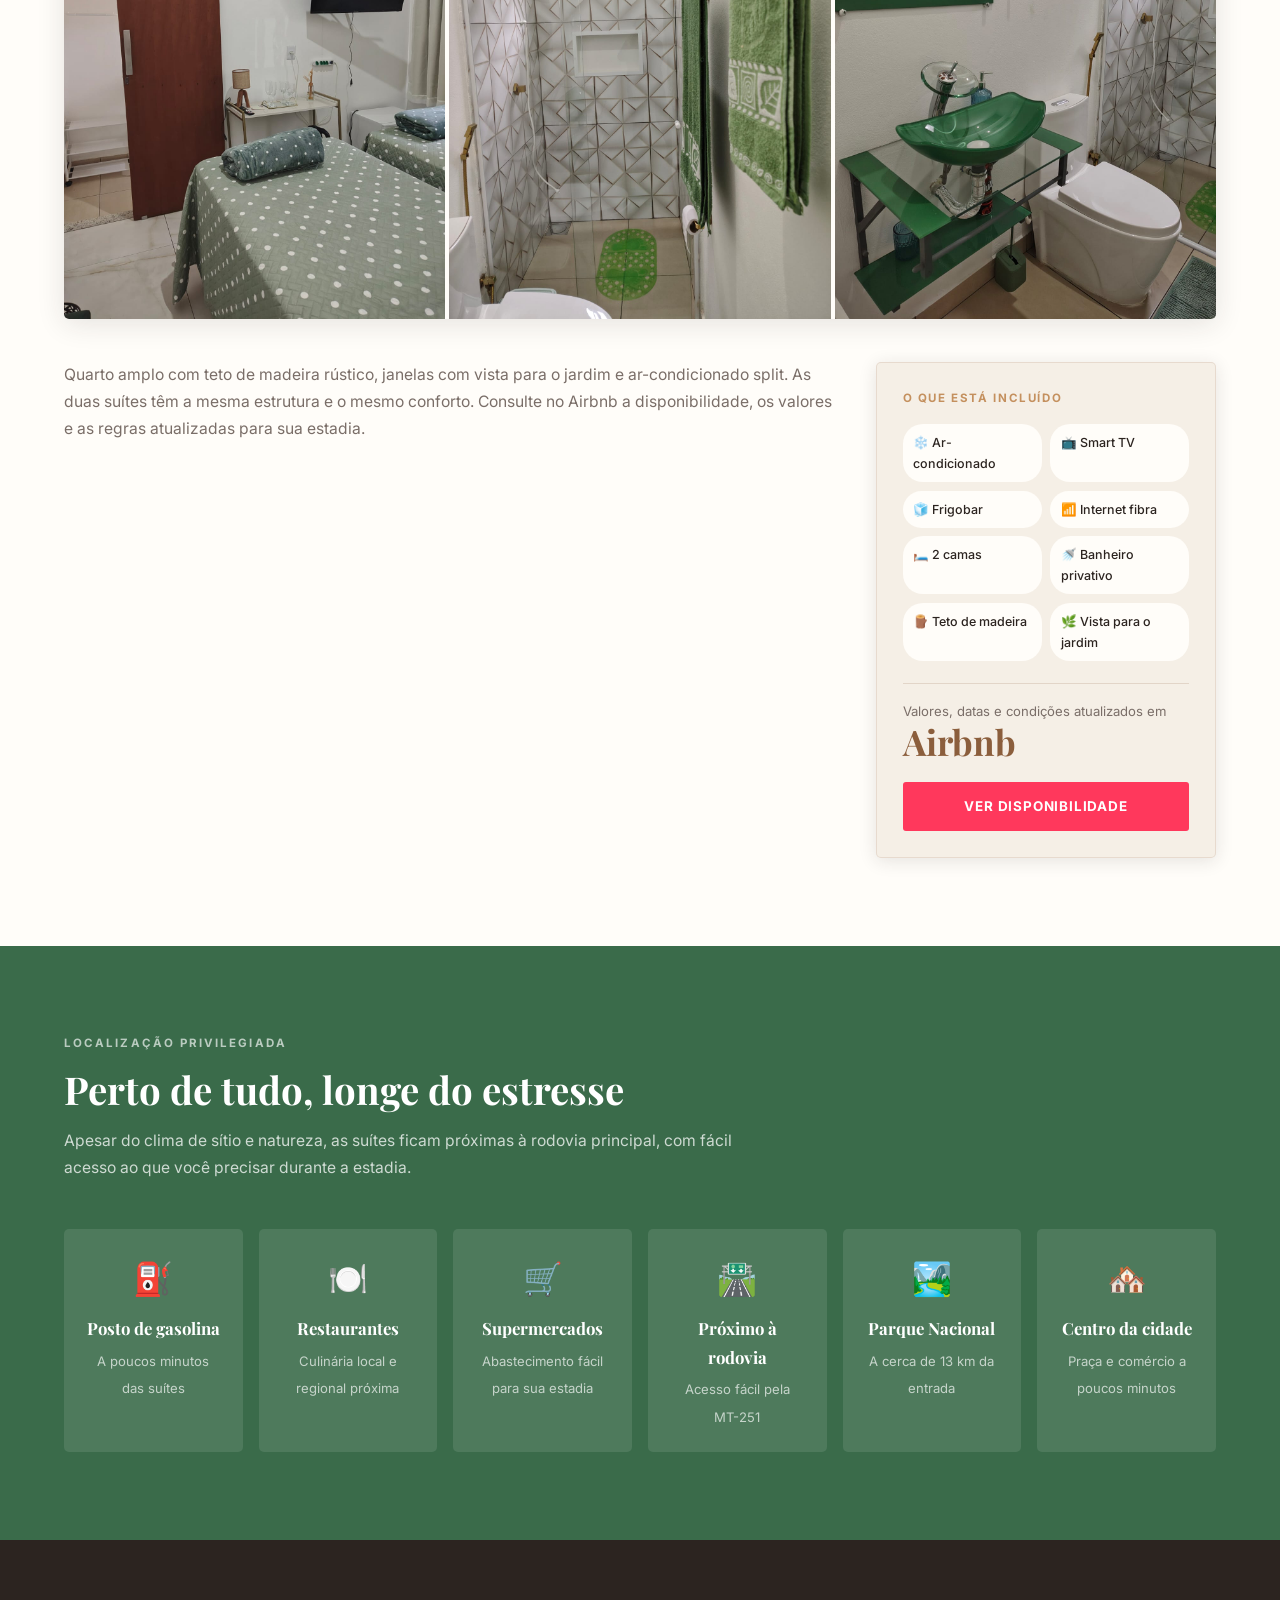
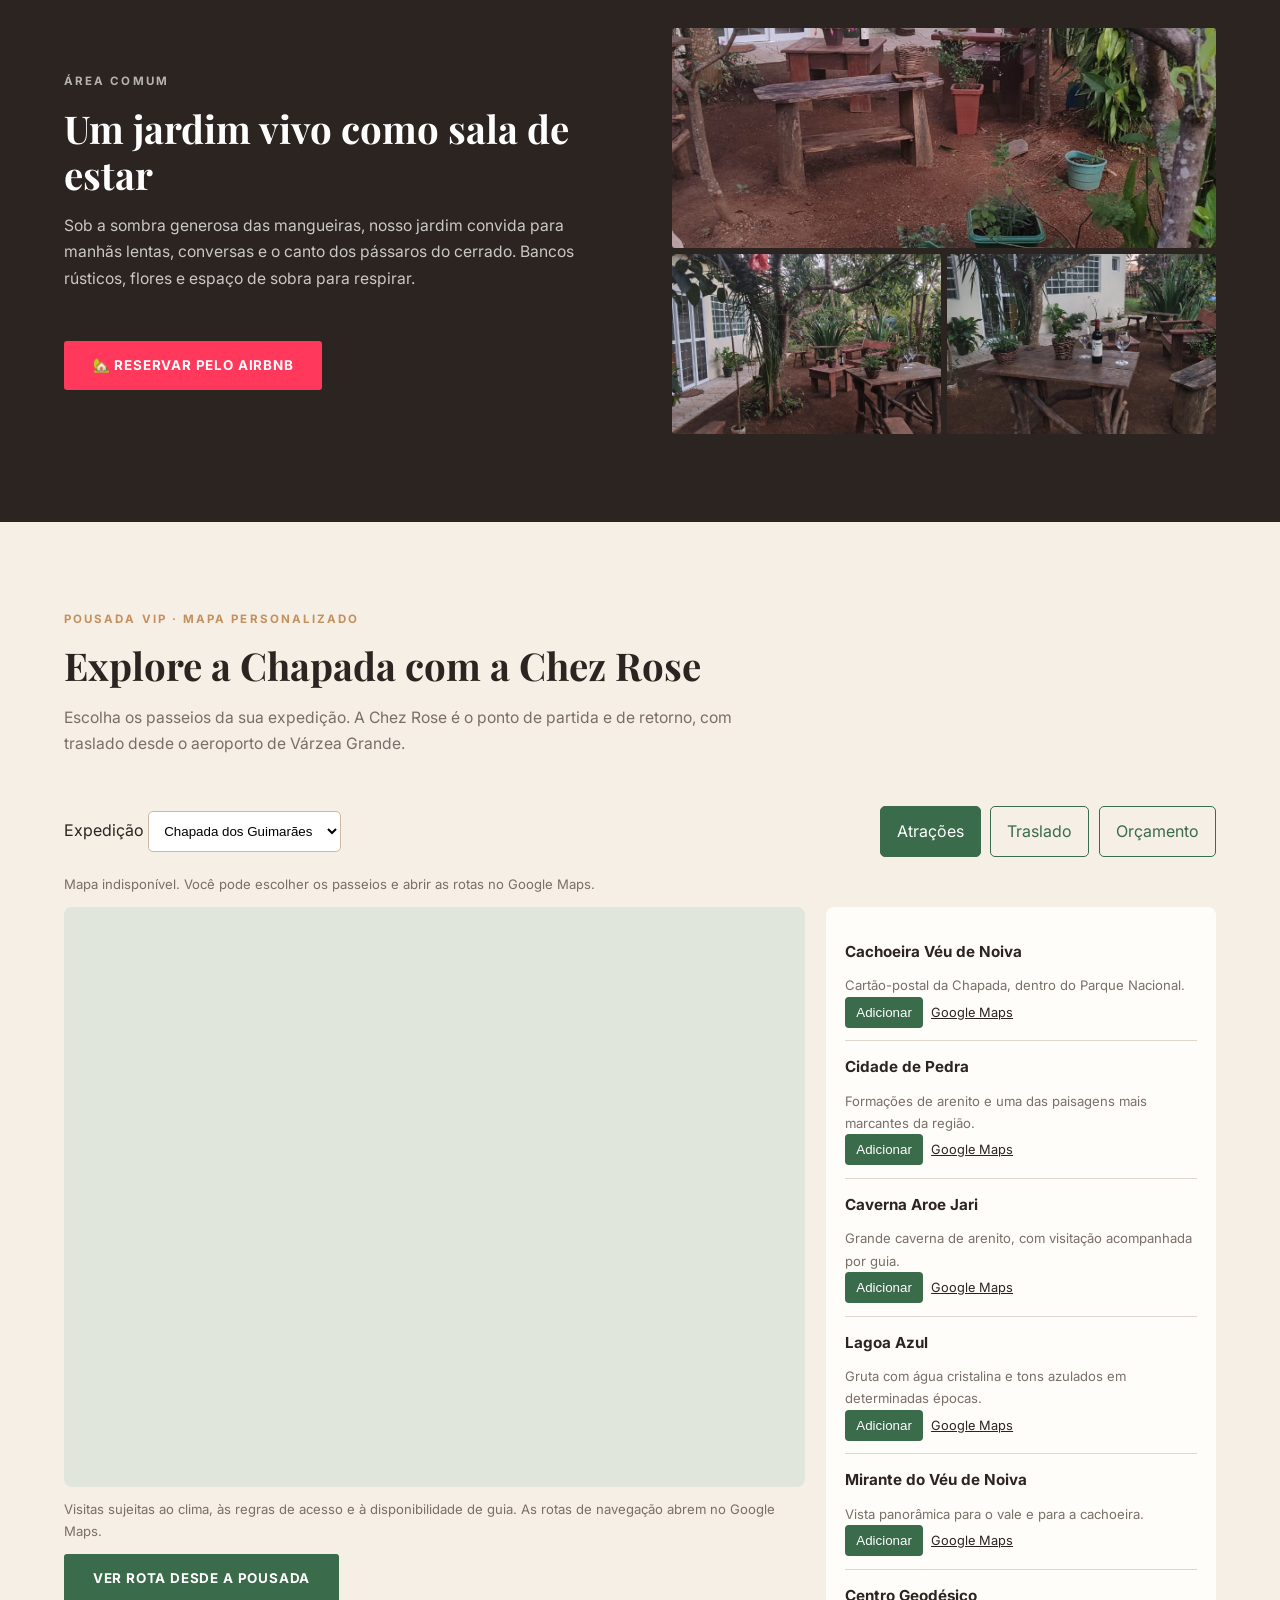
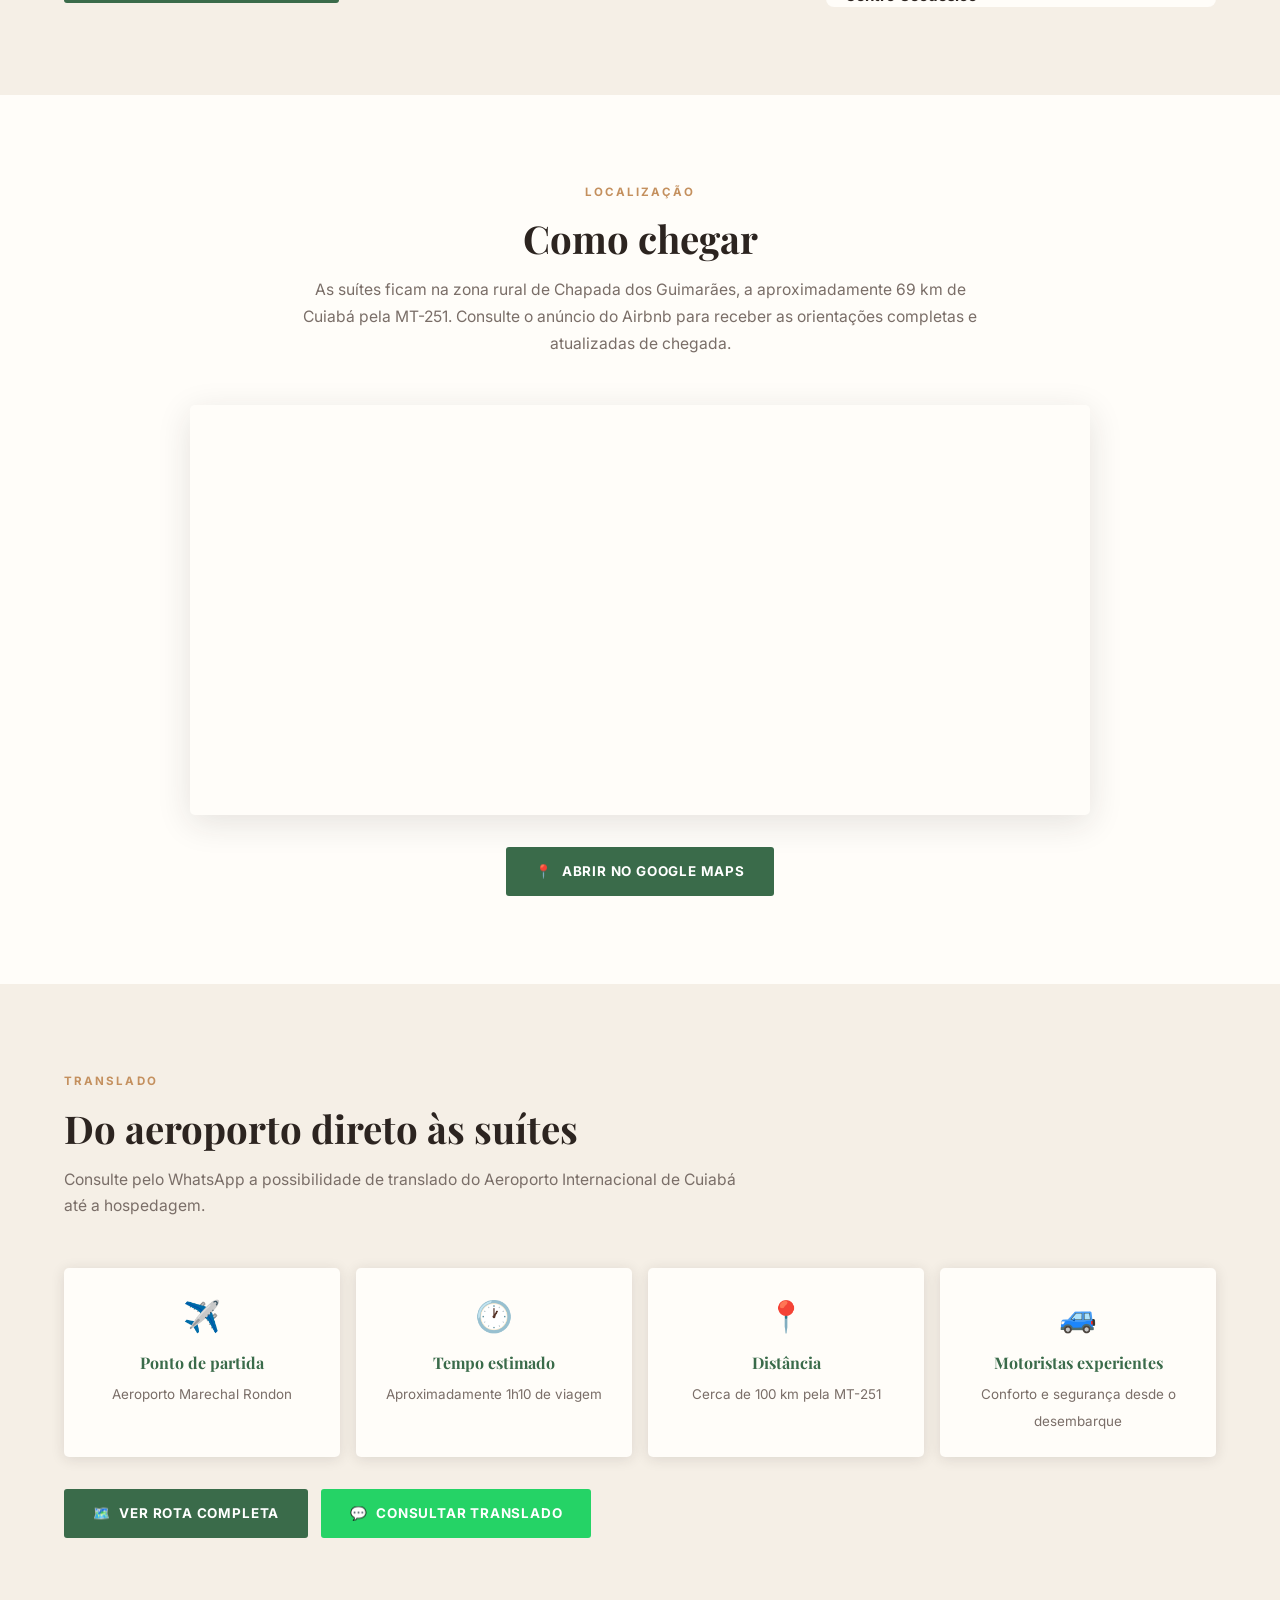
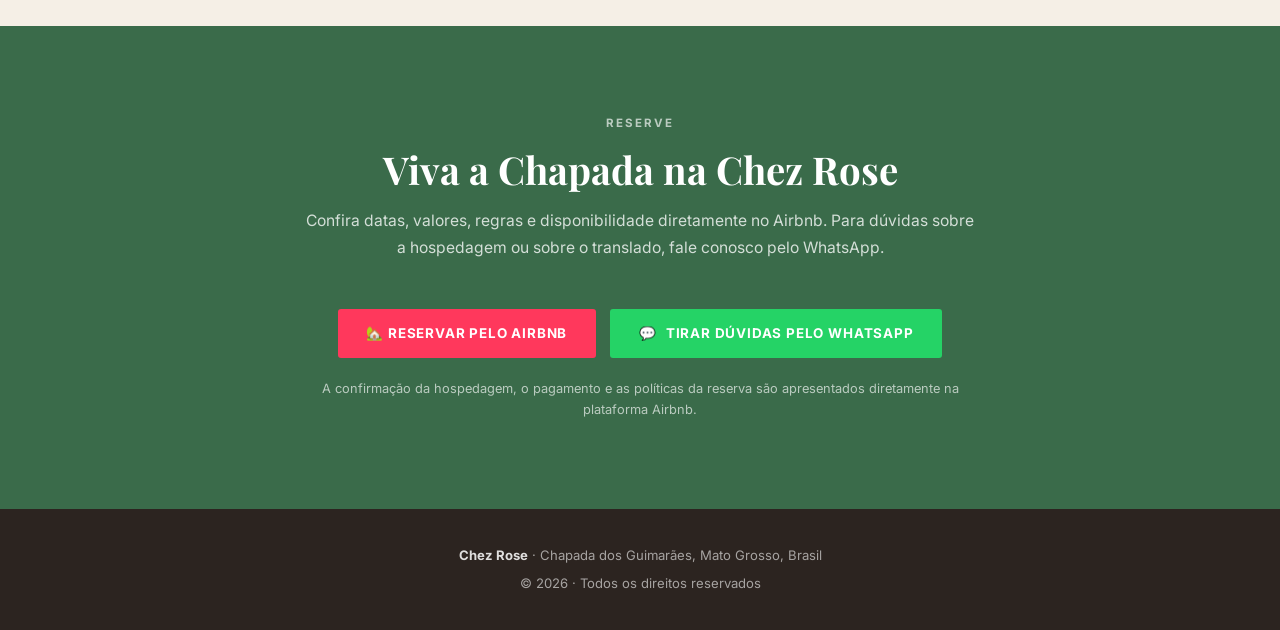
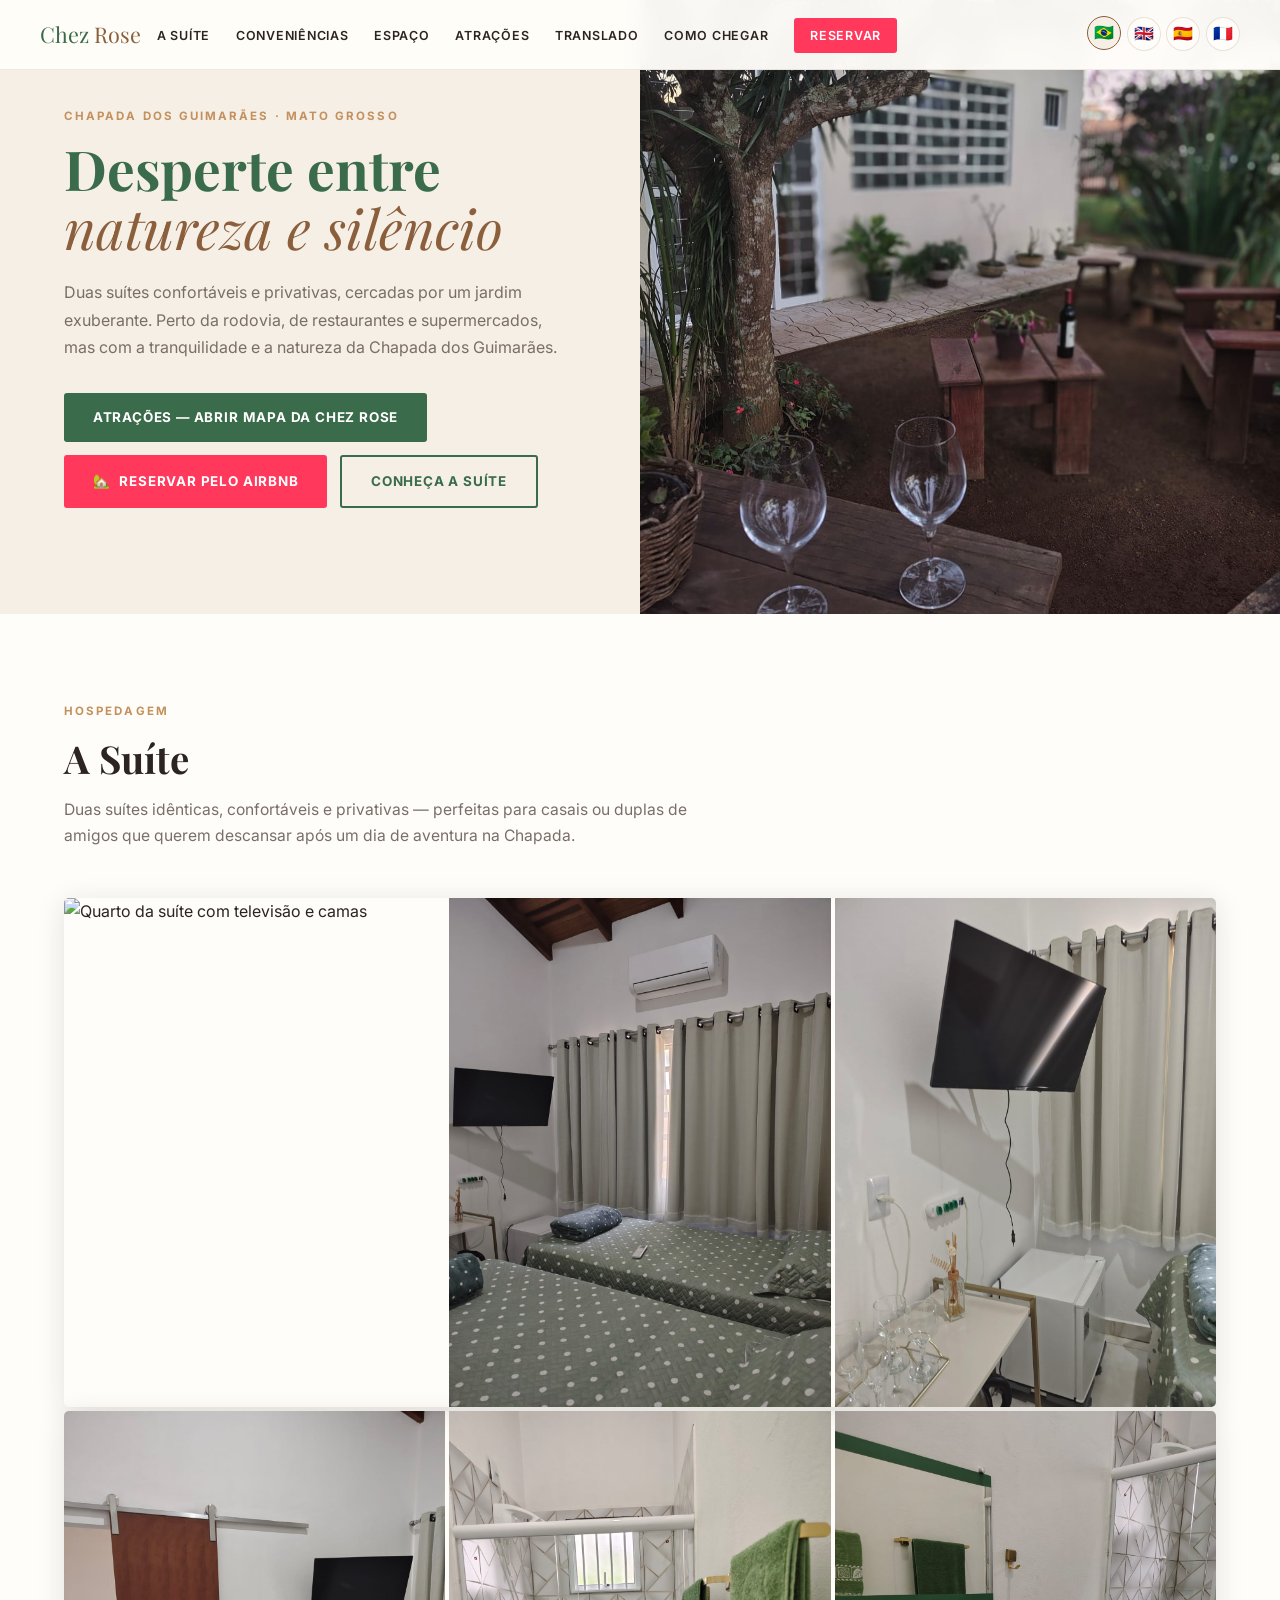
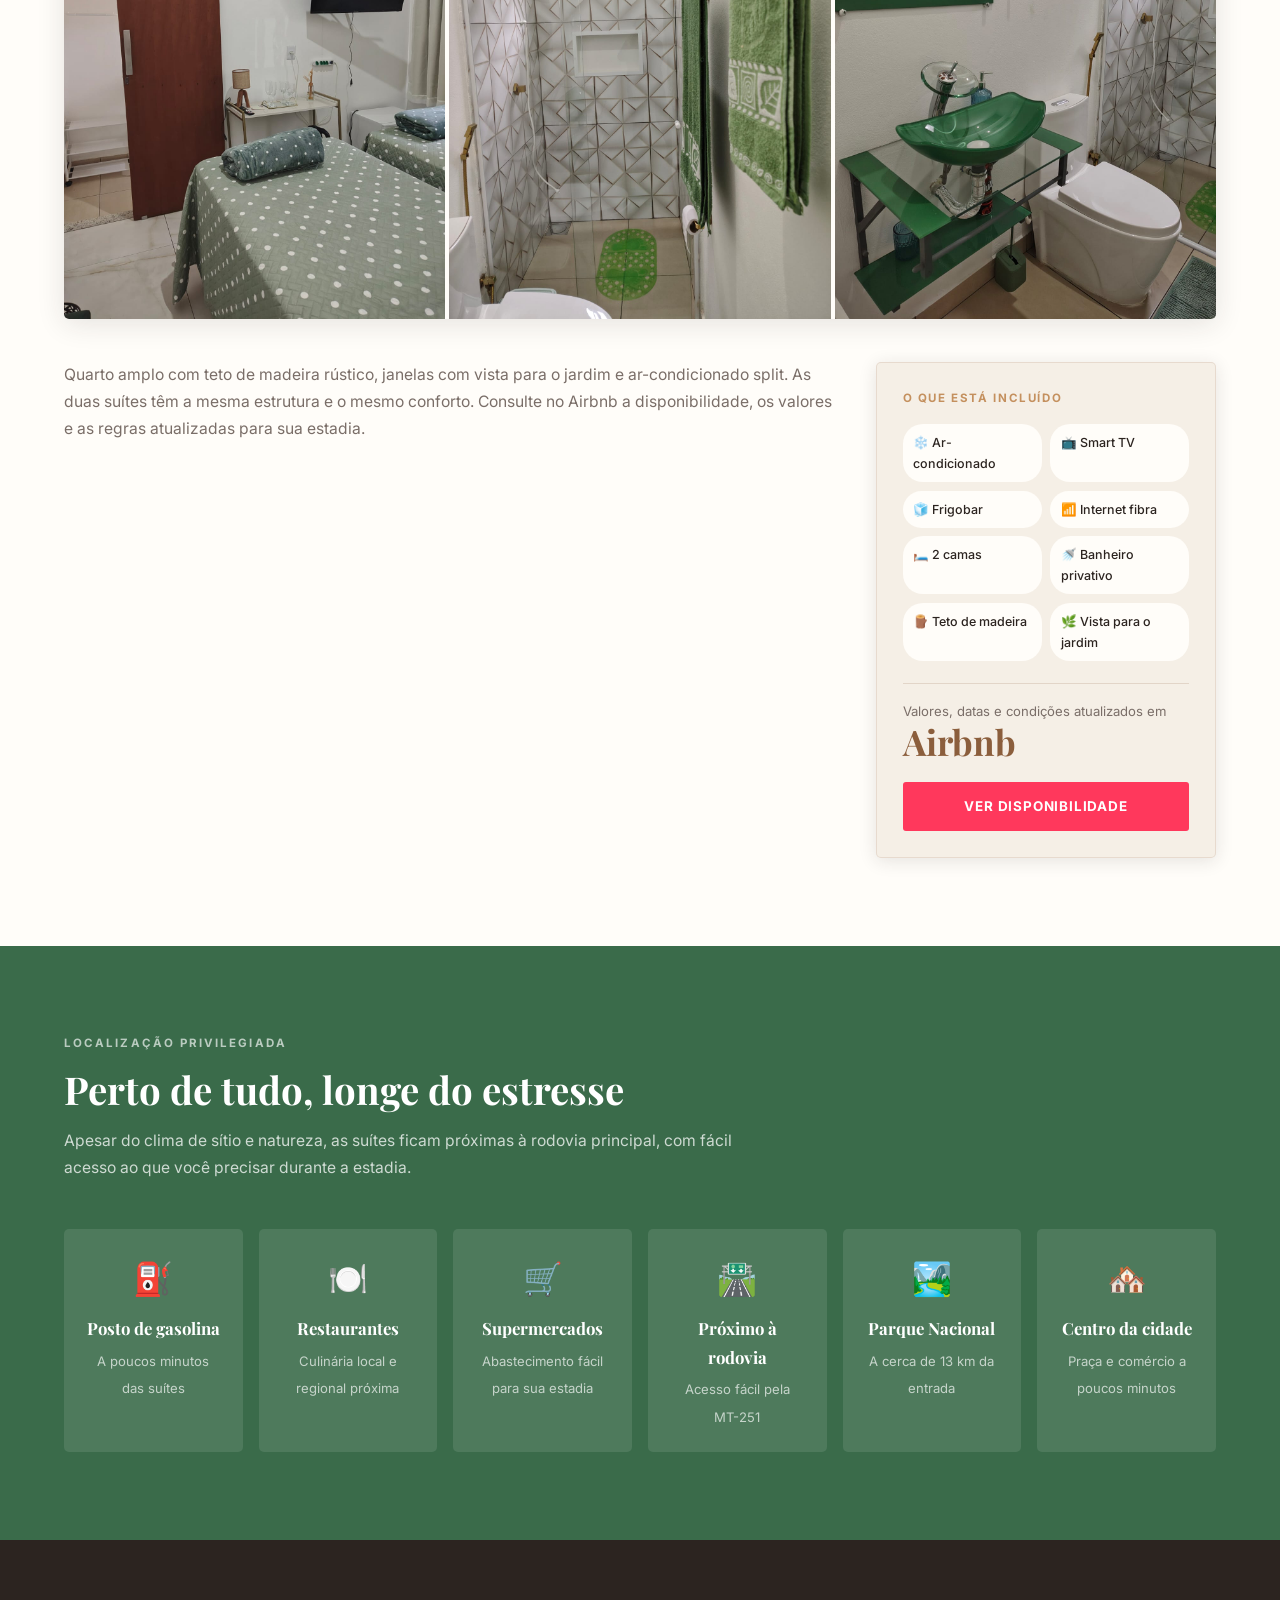
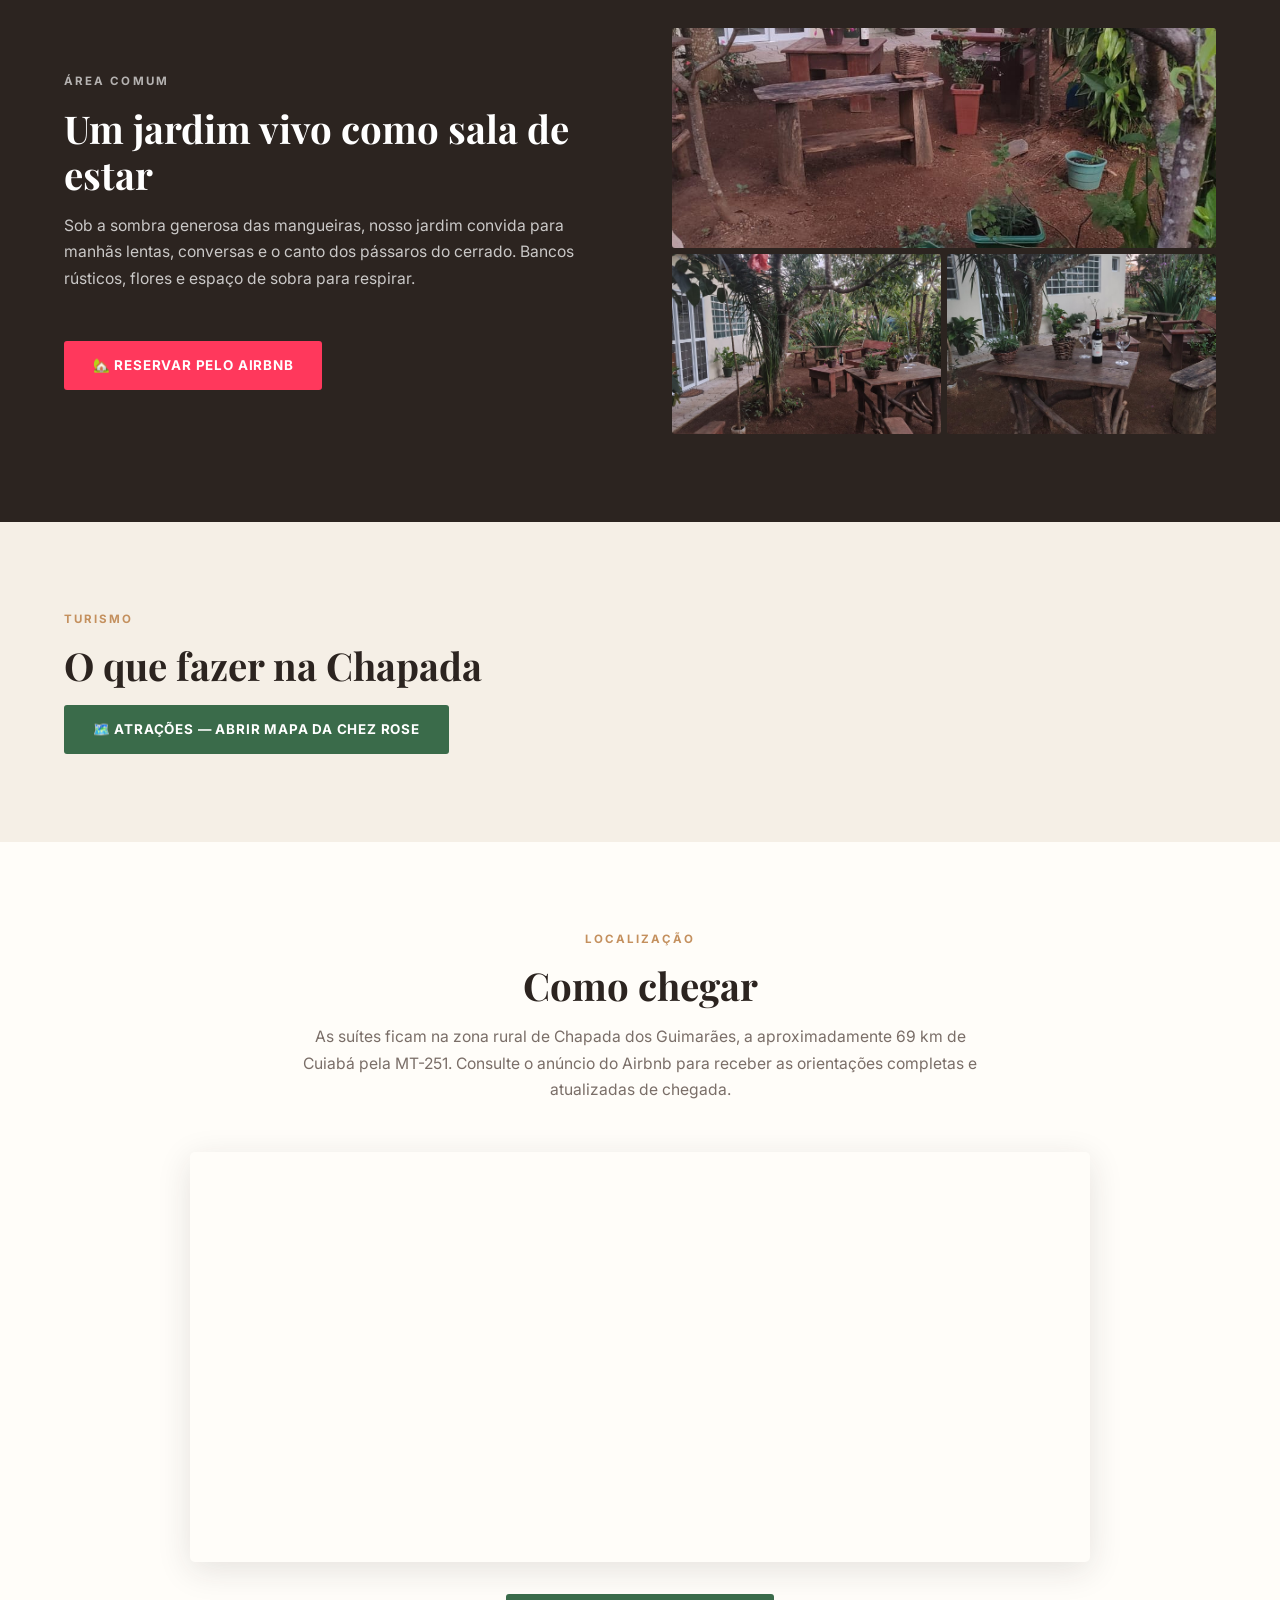
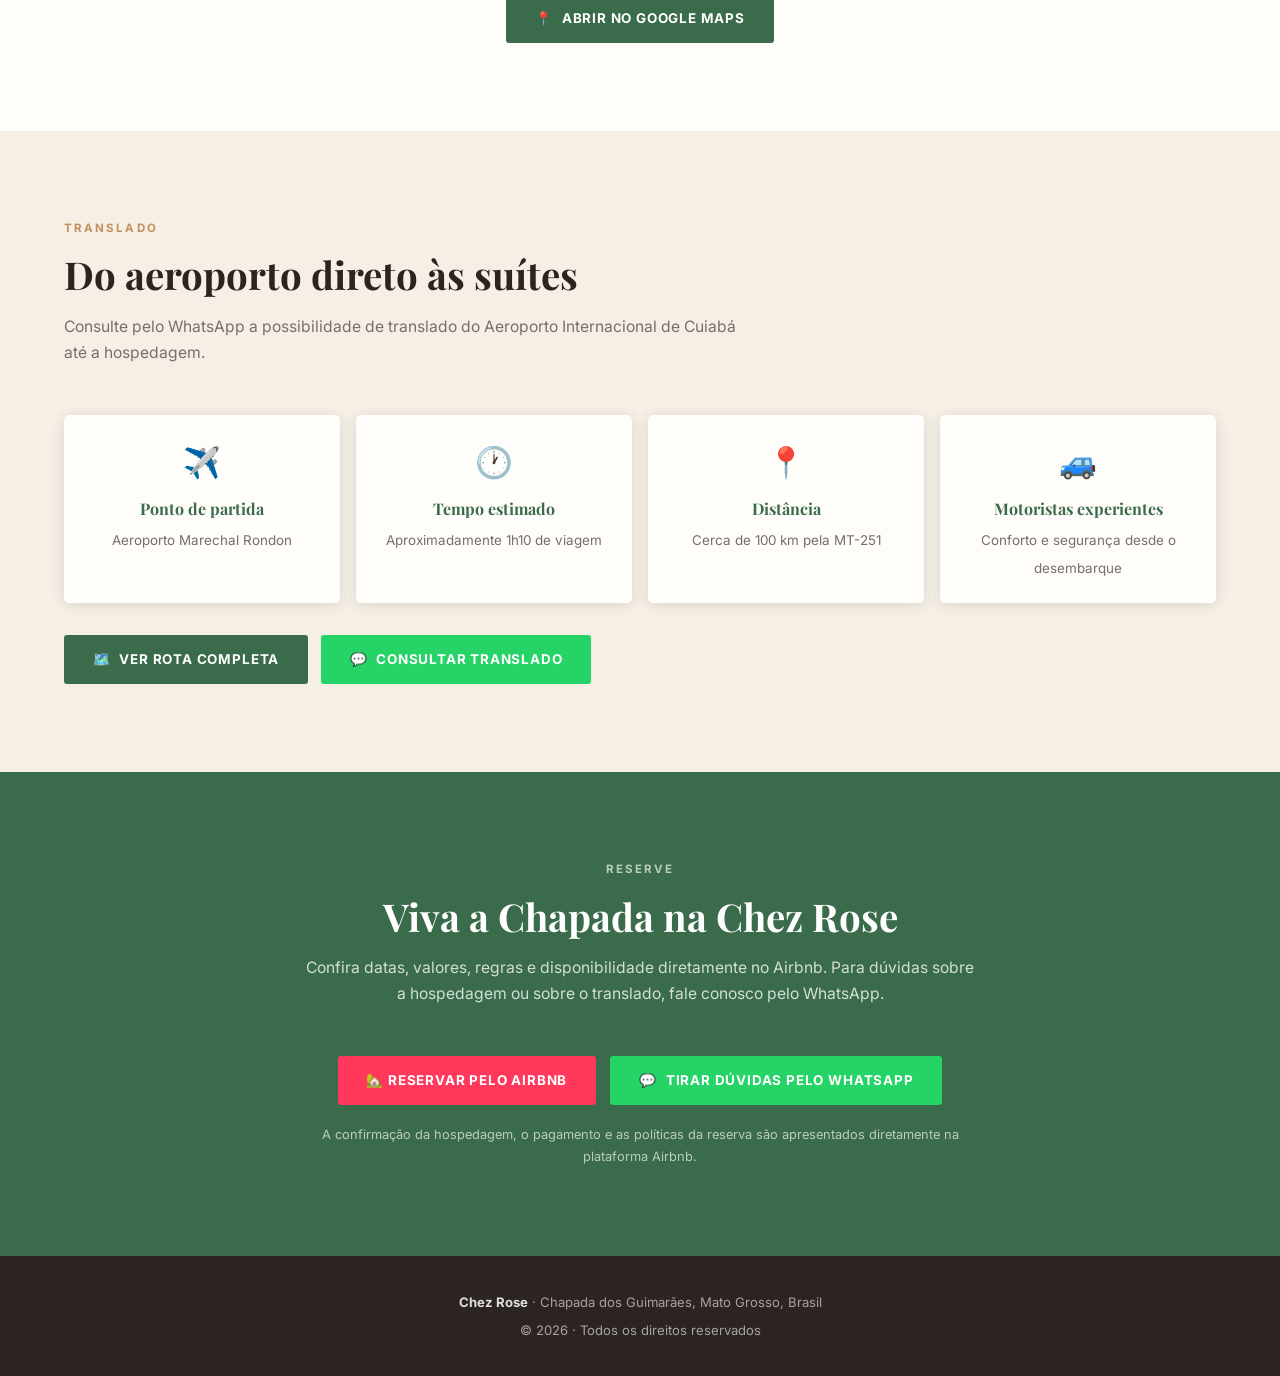
